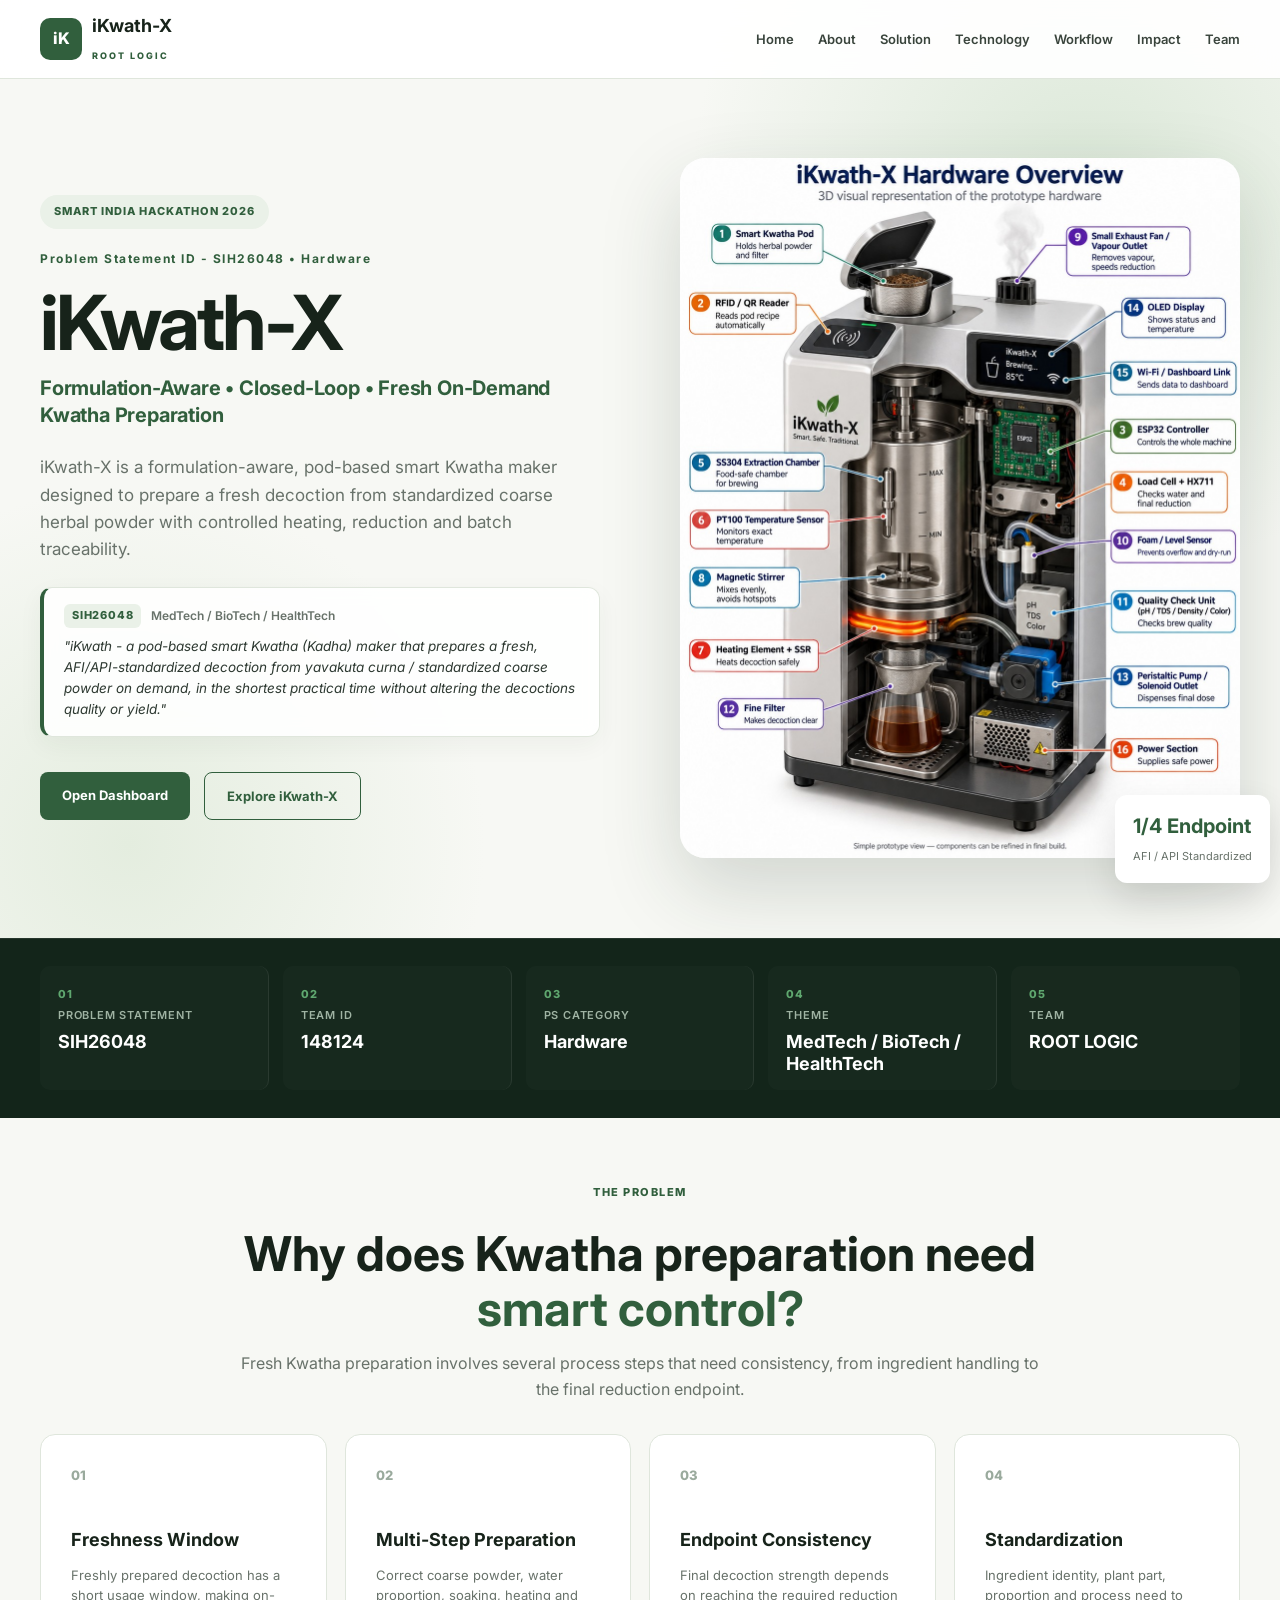
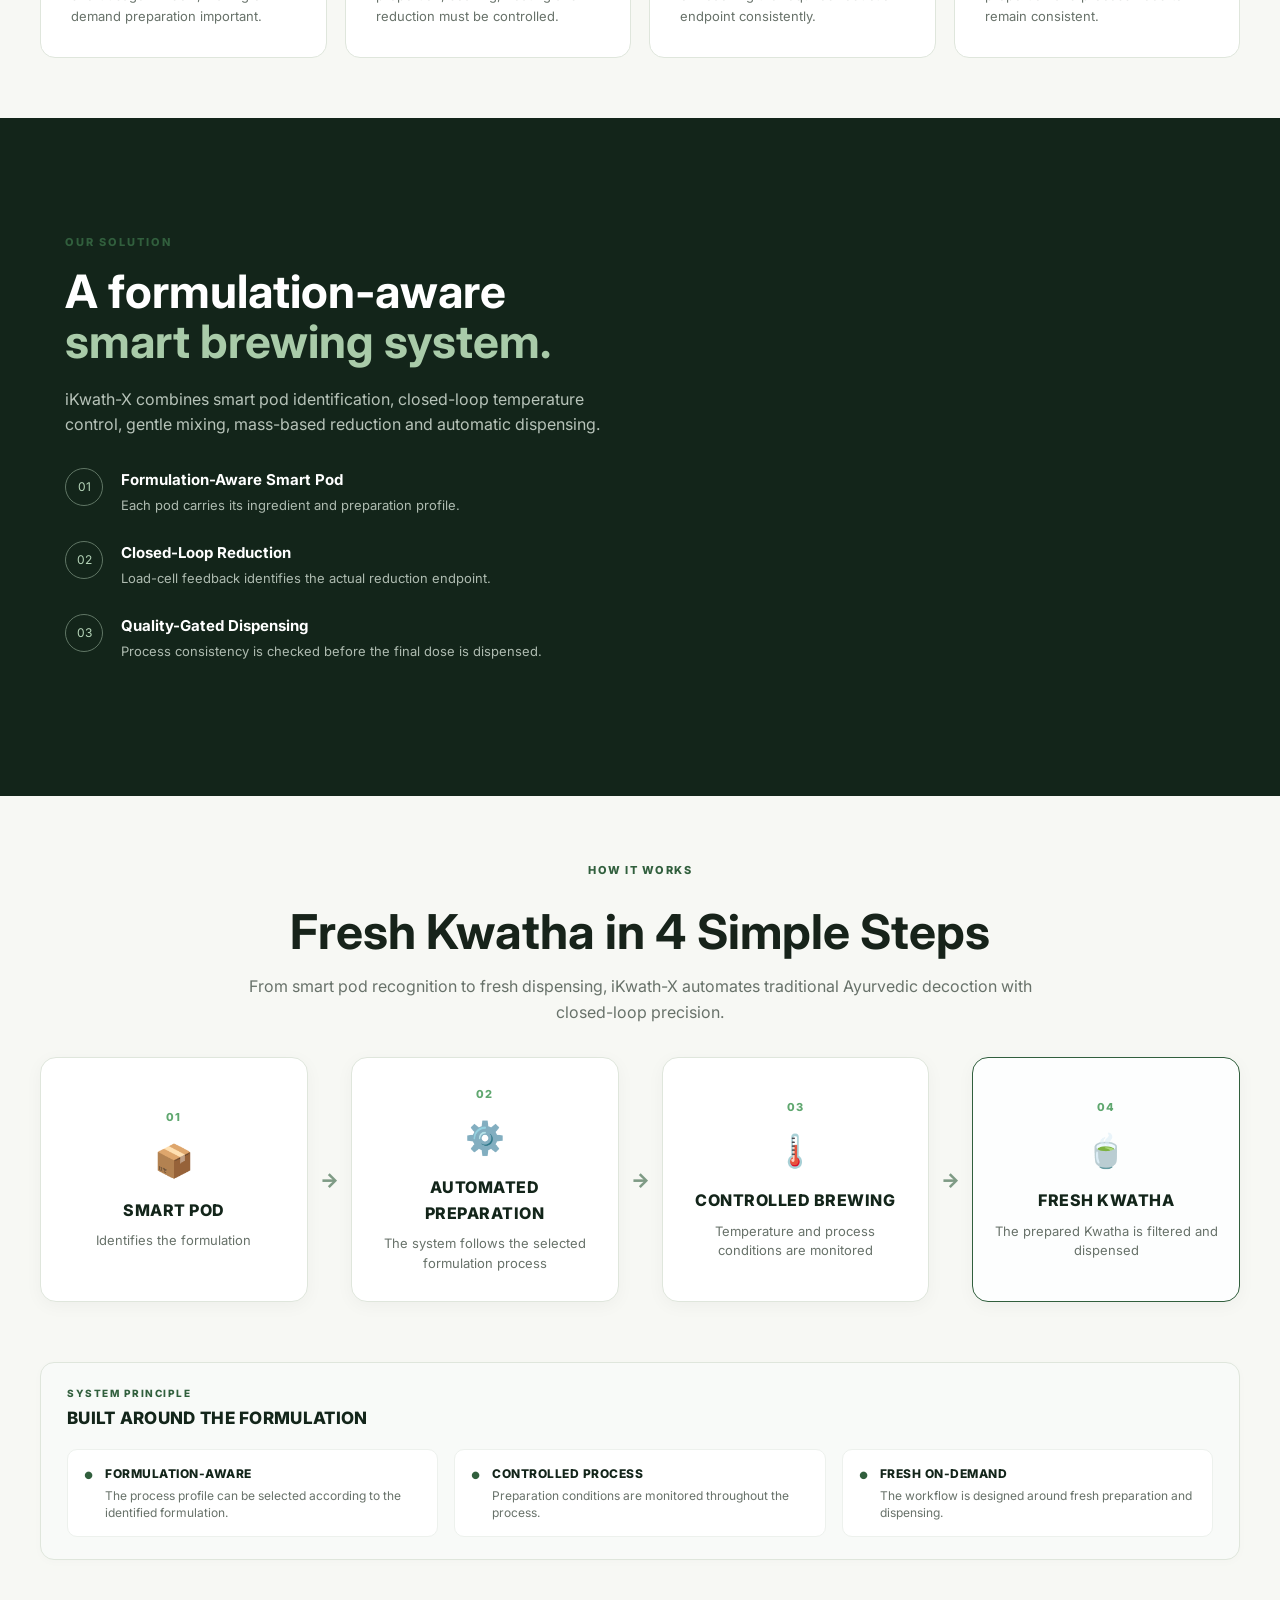
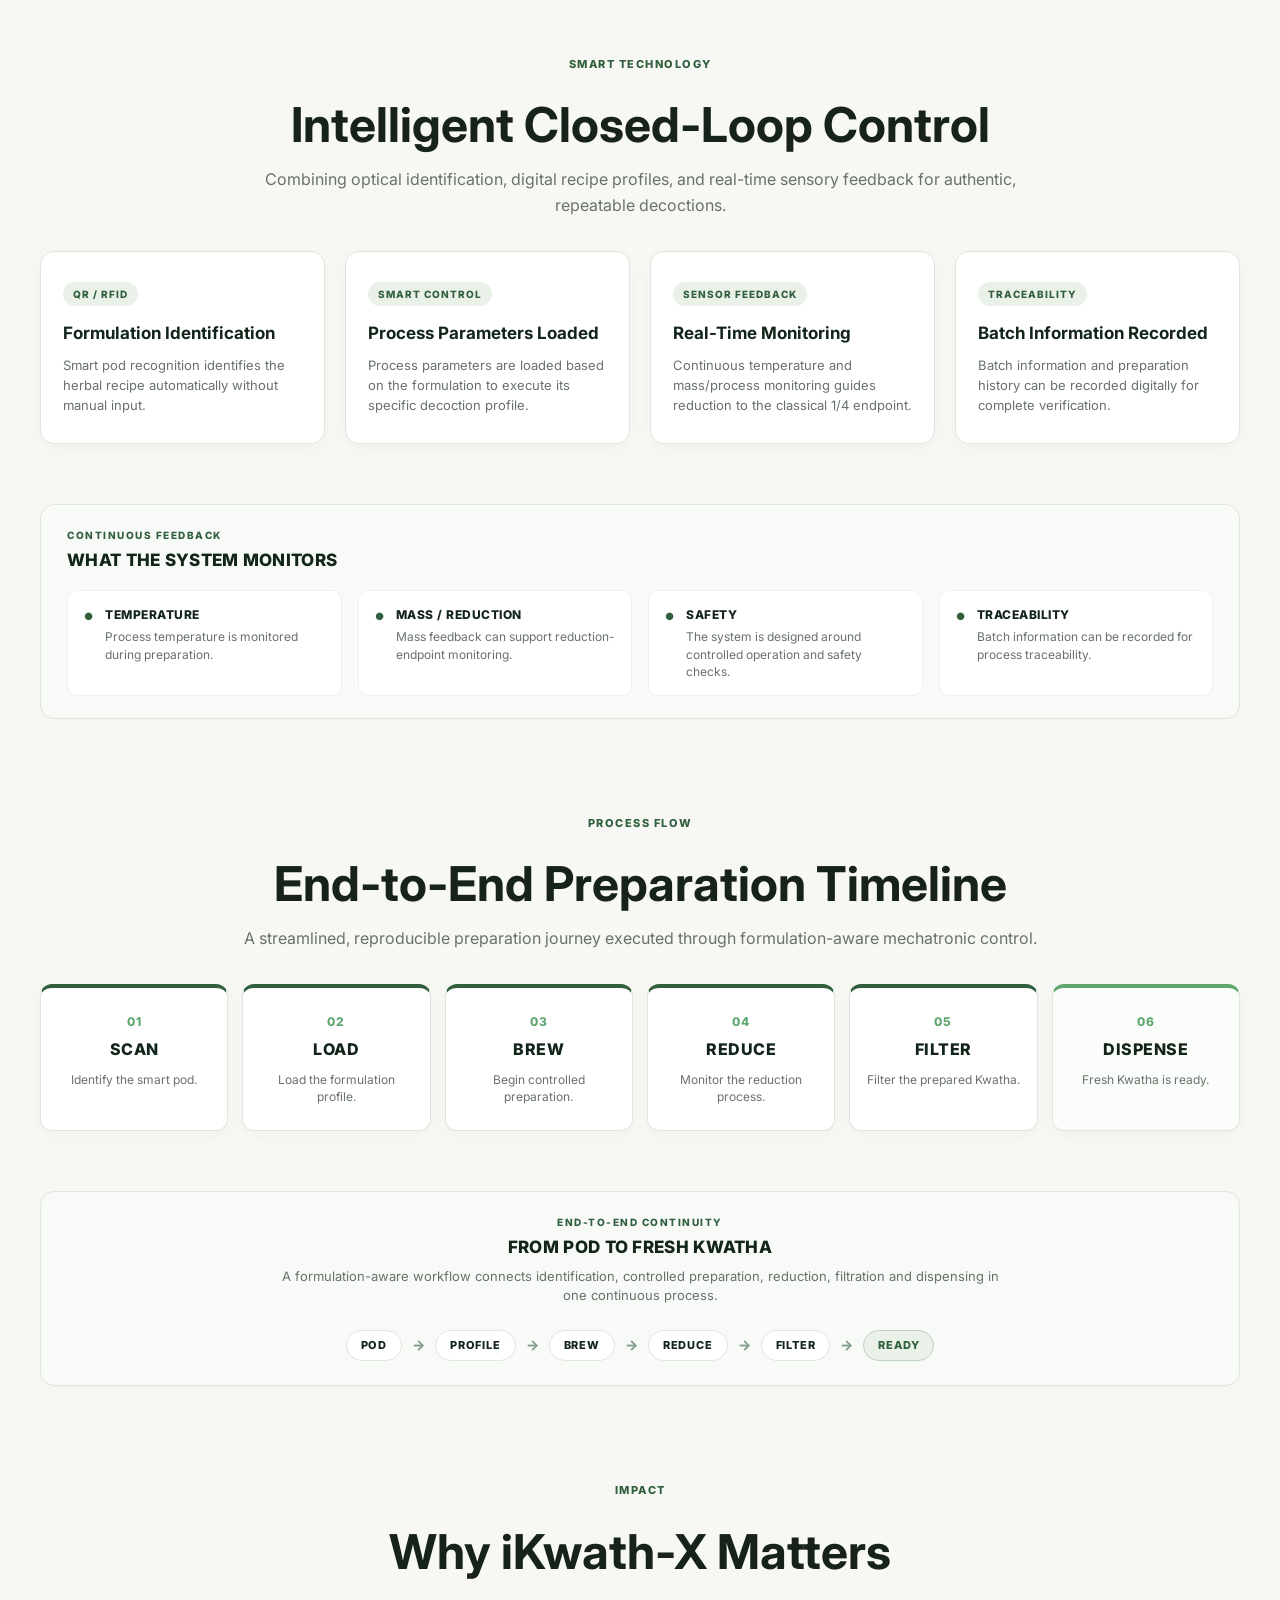
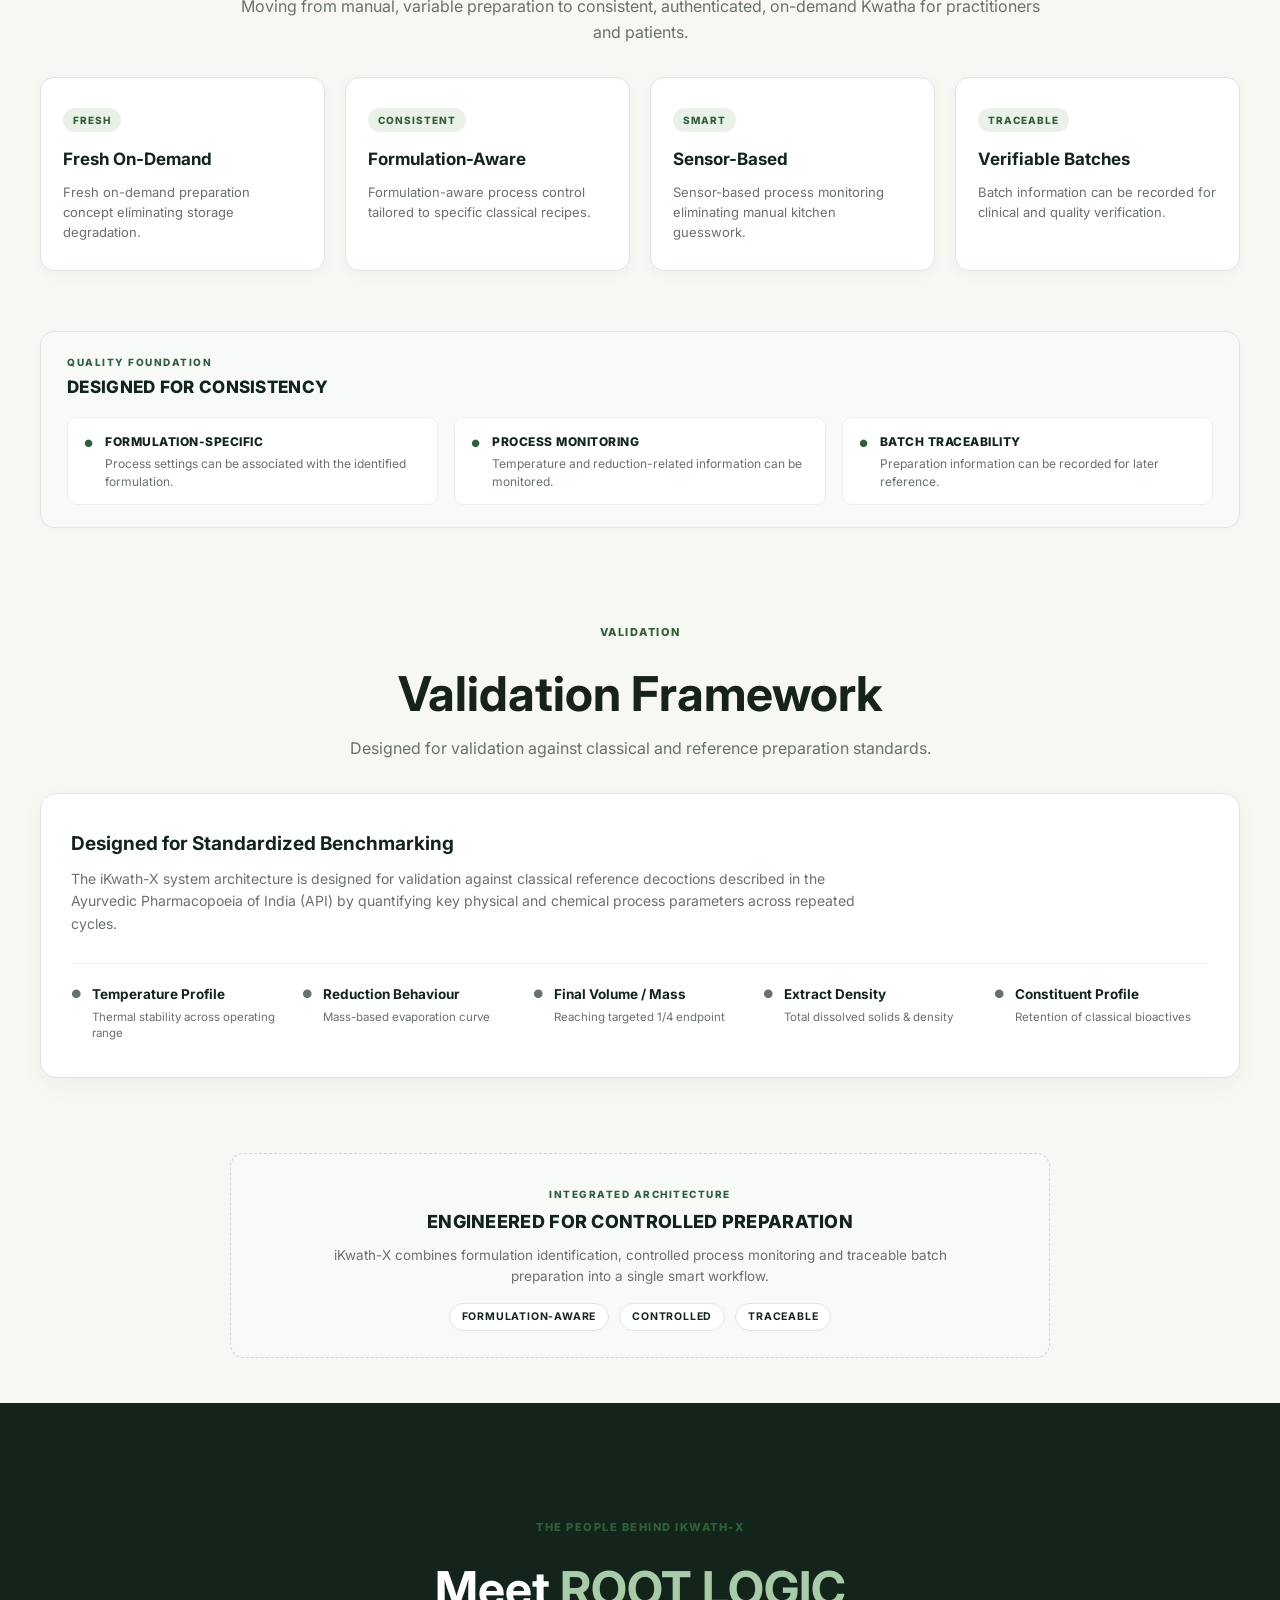
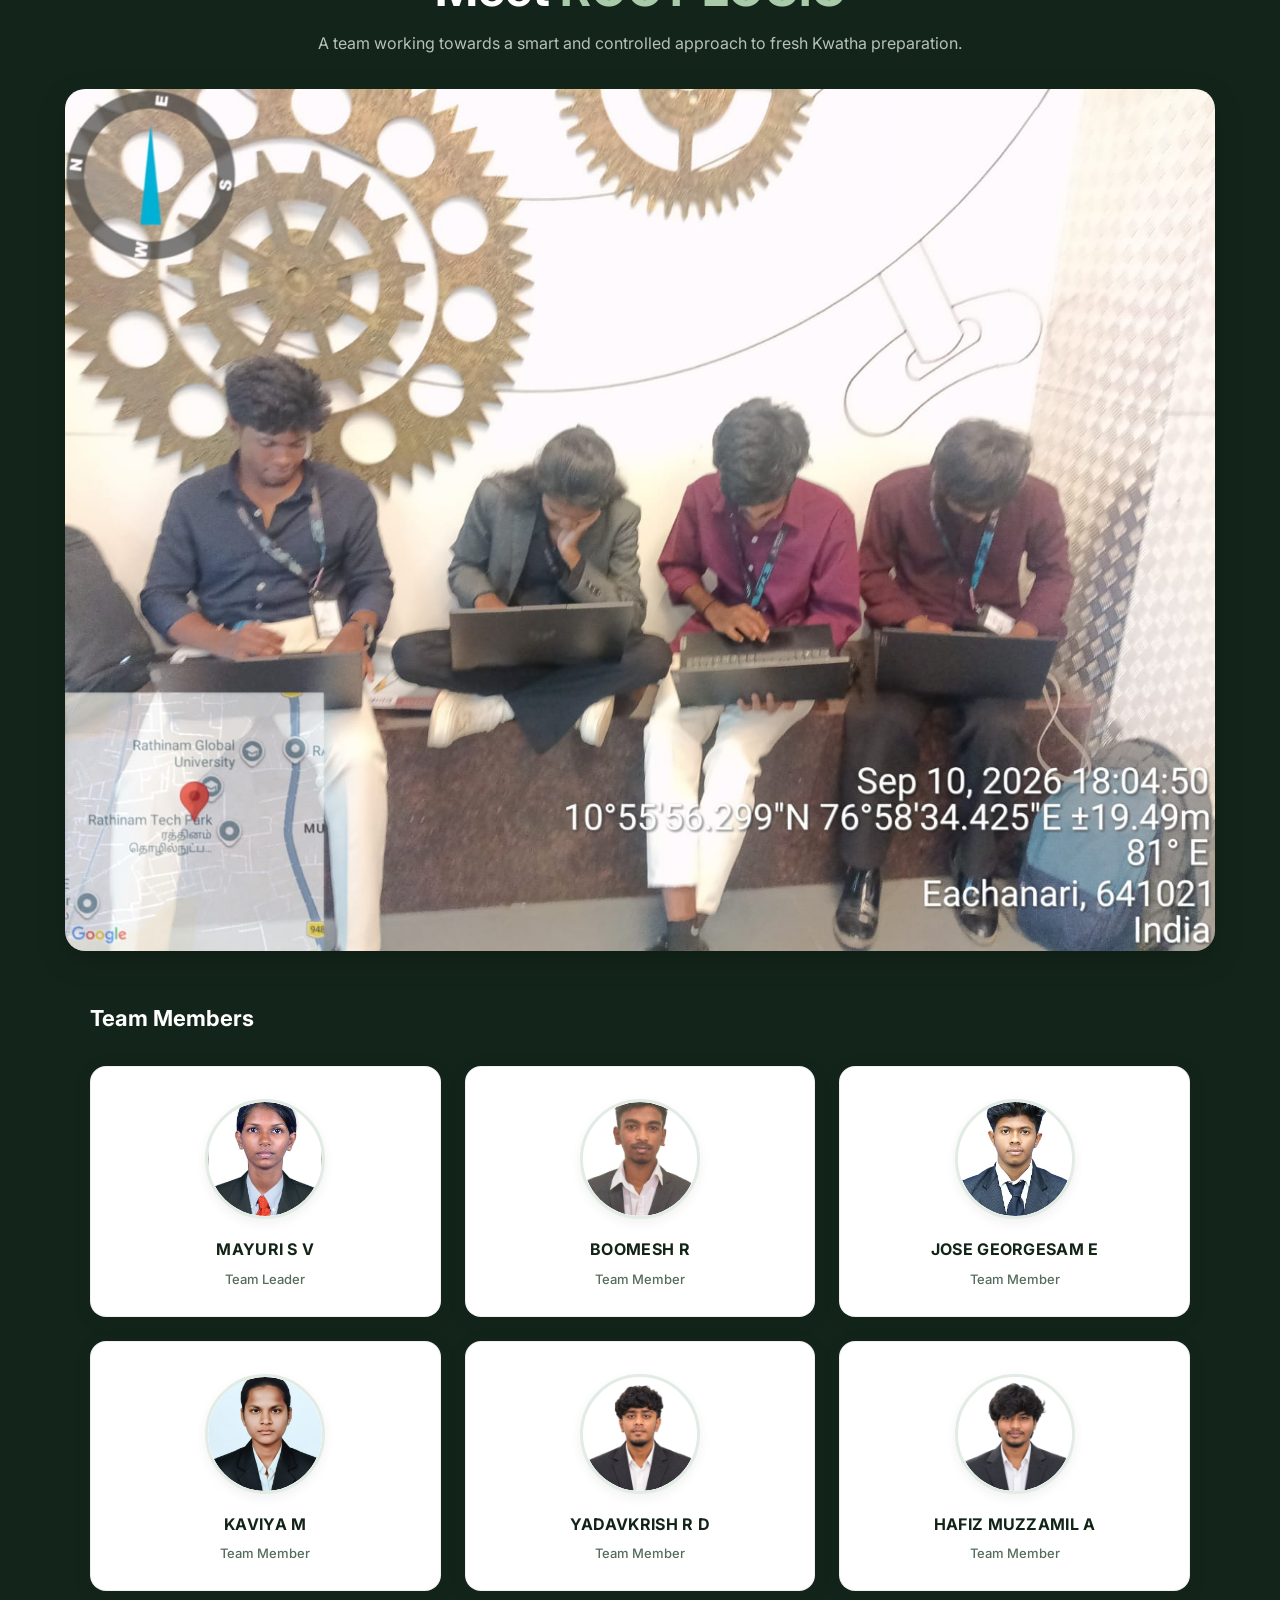
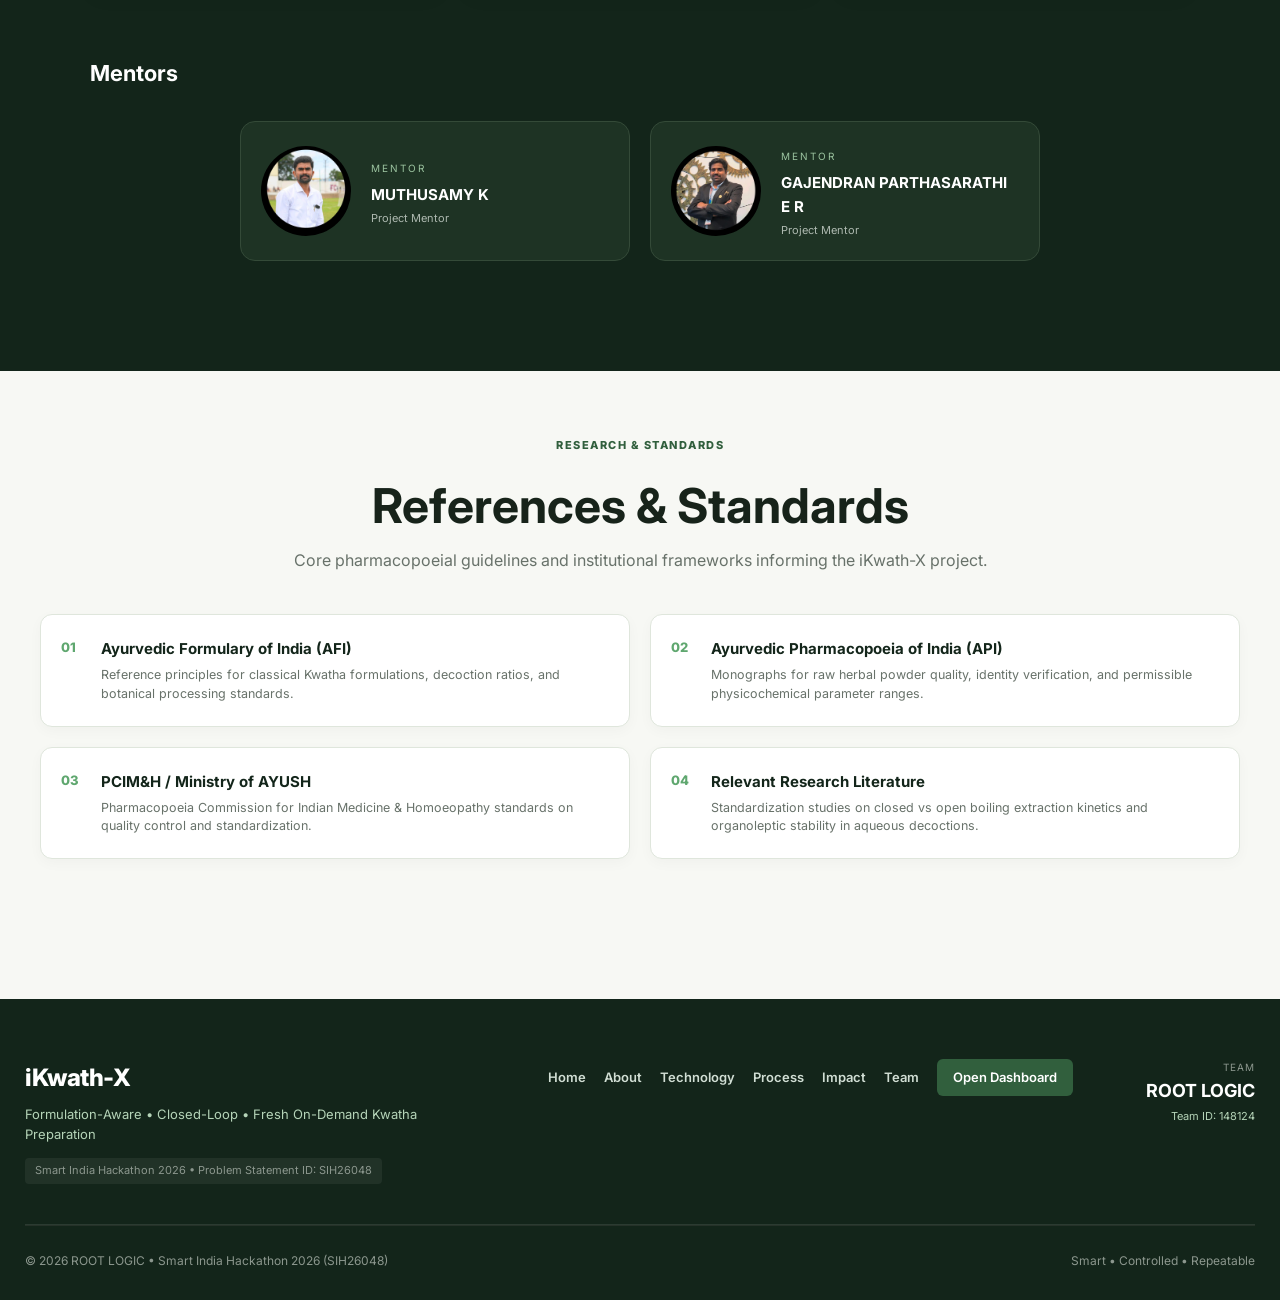
==== iKwath_ML/evaporation_monitor/SIH 2026/index.html @ 825b64fa "Initial iKwath-X deployment" ====
<!DOCTYPE html>
<html lang="en">

<head>
    <meta charset="UTF-8">
    <meta name="viewport" content="width=device-width, initial-scale=1.0">

    <title>iKwath-X | ROOT LOGIC</title>

    <link rel="stylesheet" href="style.css">

    <link rel="preconnect" href="https://fonts.googleapis.com">
    <link rel="preconnect" href="https://fonts.gstatic.com" crossorigin>

    <link
        href="https://fonts.googleapis.com/css2?family=Inter:wght@400;500;600;700;800&family=Playfair+Display:wght@600;700&display=swap"
        rel="stylesheet">
</head>

<body>

    <!-- ================= NAVBAR ================= -->

    <header class="navbar">

        <div class="nav-container">

            <div class="brand">
                <div class="brand-mark">iK</div>

                <div>
                    <h2>iKwath-X</h2>
                    <span>ROOT LOGIC</span>
                </div>
            </div>

            <nav id="navMenu">

                <a href="#home">Home</a>
                <a href="#about">About</a>
                <a href="#solution">Solution</a>
                <a href="#technology">Technology</a>
                <a href="#workflow">Workflow</a>
                <a href="#impact">Impact</a>
                <a href="#team">Team</a>

            </nav>

            <button class="menu-btn" onclick="toggleMenu()">☰</button>

        </div>

    </header>


    <!-- ================= HERO ================= -->

    <section id="home" class="hero">

        <div class="hero-overlay"></div>

        <div class="hero-container">

            <div class="hero-content reveal">

                <div class="badge">
                    SMART INDIA HACKATHON 2026
                </div>

                <p class="eyebrow">
                    Problem Statement ID - SIH26048 • Hardware
                </p>

                <h1>
                    iKwath-X
                    <span class="hero-tagline">Formulation-Aware • Closed-Loop • Fresh On-Demand Kwatha Preparation</span>
                </h1>

                <p class="hero-description">
                    iKwath-X is a formulation-aware, pod-based smart Kwatha maker designed to prepare a fresh decoction from standardized coarse herbal powder with controlled heating, reduction and batch traceability.
                </p>

                <div class="hero-ps-box">
                    <div class="hero-ps-meta">
                        <span class="ps-badge">SIH26048</span>
                        <span class="ps-theme">MedTech / BioTech / HealthTech</span>
                    </div>
                    <p class="hero-ps-text">
                        "iKwath - a pod-based smart Kwatha (Kadha) maker that prepares a fresh, AFI/API-standardized decoction from yavakuta curna / standardized coarse powder on demand, in the shortest practical time without altering the decoctions quality or yield."
                    </p>
                </div>

                <div class="hero-buttons">

                    <a href="/scan" class="btn btn-primary">
                        Open Dashboard
                    </a>

                    <a href="#about" class="btn btn-outline">
                        Explore iKwath-X
                    </a>

                </div>

            </div>


            <div class="hero-visual reveal">

                <div class="prototype-frame">

                    <img src="image/prototype.jpeg" alt="iKwath-X Prototype"
                        onerror="this.src='https://placehold.co/700x550?text=iKwath-X+Prototype'">

                </div>

                <div class="floating-card card-bottom">
                    <strong>1/4 Endpoint</strong>
                    <span>AFI / API Standardized</span>
                </div>

            </div>

        </div>

    </section>


    <!-- ================= PROJECT STATS / IDENTITY ================= -->

    <section class="stats" id="identity">

        <div class="stats-container">

            <div class="stat">
                <span class="stat-num">01</span>
                <span class="stat-label">Problem Statement</span>
                <strong>SIH26048</strong>
            </div>

            <div class="stat">
                <span class="stat-num">02</span>
                <span class="stat-label">Team ID</span>
                <strong>148124</strong>
            </div>

            <div class="stat">
                <span class="stat-num">03</span>
                <span class="stat-label">PS Category</span>
                <strong>Hardware</strong>
            </div>

            <div class="stat">
                <span class="stat-num">04</span>
                <span class="stat-label">Theme</span>
                <strong>MedTech / BioTech / HealthTech</strong>
            </div>

            <div class="stat">
                <span class="stat-num">05</span>
                <span class="stat-label">Team</span>
                <strong>ROOT LOGIC</strong>
            </div>

        </div>

    </section>


    <!-- ================= ABOUT / PROBLEM ================= -->

    <section id="about" class="section">

        <div class="section-heading reveal">

            <span>THE PROBLEM</span>

            <h2>
                Why does Kwatha preparation need
                <em>smart control?</em>
            </h2>

            <p>
                Fresh Kwatha preparation involves several process steps
                that need consistency, from ingredient handling to the
                final reduction endpoint.
            </p>

        </div>


        <div class="problem-grid">

            <article class="problem-card reveal">

                <div class="number">01</div>

                <h3>Freshness Window</h3>

                <p>
                    Freshly prepared decoction has a short usage window,
                    making on-demand preparation important.
                </p>

            </article>


            <article class="problem-card reveal">

                <div class="number">02</div>

                <h3>Multi-Step Preparation</h3>

                <p>
                    Correct coarse powder, water proportion, soaking,
                    heating and reduction must be controlled.
                </p>

            </article>


            <article class="problem-card reveal">

                <div class="number">03</div>

                <h3>Endpoint Consistency</h3>

                <p>
                    Final decoction strength depends on reaching the
                    required reduction endpoint consistently.
                </p>

            </article>


            <article class="problem-card reveal">

                <div class="number">04</div>

                <h3>Standardization</h3>

                <p>
                    Ingredient identity, plant part, proportion and
                    process need to remain consistent.
                </p>

            </article>

        </div>

    </section>


    <!-- ================= SOLUTION ================= -->

    <section id="solution" class="solution-section">

        <div class="solution-container">


            <div class="solution-content reveal">

                <span class="section-label">OUR SOLUTION</span>

                <h2>
                    A formulation-aware
                    <span>smart brewing system.</span>
                </h2>

                <p>
                    iKwath-X combines smart pod identification,
                    closed-loop temperature control, gentle mixing,
                    mass-based reduction and automatic dispensing.
                </p>


                <div class="solution-points">

                    <div>
                        <span>01</span>

                        <div>
                            <h3>Formulation-Aware Smart Pod</h3>
                            <p>
                                Each pod carries its ingredient and
                                preparation profile.
                            </p>
                        </div>

                    </div>


                    <div>
                        <span>02</span>

                        <div>
                            <h3>Closed-Loop Reduction</h3>
                            <p>
                                Load-cell feedback identifies the
                                actual reduction endpoint.
                            </p>
                        </div>

                    </div>


                    <div>
                        <span>03</span>

                        <div>
                            <h3>Quality-Gated Dispensing</h3>
                            <p>
                                Process consistency is checked before
                                the final dose is dispensed.
                            </p>
                        </div>

                    </div>

                </div>

            </div>

        </div>

    </section>


    <!-- ================= HOW IT WORKS ================= -->

    <section id="how-it-works" class="section how-it-works-section">

        <div class="section-heading reveal">
            <span>HOW IT WORKS</span>
            <h2>Fresh Kwatha in 4 Simple Steps</h2>
            <p>
                From smart pod recognition to fresh dispensing, iKwath-X automates traditional Ayurvedic decoction with closed-loop precision.
            </p>
        </div>

        <div class="concept-flow reveal">
            <div class="concept-card">
                <div class="concept-step">01</div>
                <div class="concept-icon">📦</div>
                <h3>SMART POD</h3>
                <p>Identifies the formulation</p>
            </div>

            <div class="concept-connector">→</div>

            <div class="concept-card">
                <div class="concept-step">02</div>
                <div class="concept-icon">⚙️</div>
                <h3>AUTOMATED PREPARATION</h3>
                <p>The system follows the selected formulation process</p>
            </div>

            <div class="concept-connector">→</div>

            <div class="concept-card">
                <div class="concept-step">03</div>
                <div class="concept-icon">🌡️</div>
                <h3>CONTROLLED BREWING</h3>
                <p>Temperature and process conditions are monitored</p>
            </div>

            <div class="concept-connector">→</div>

            <div class="concept-card highlight">
                <div class="concept-step">04</div>
                <div class="concept-icon">🍵</div>
                <h3>FRESH KWATHA</h3>
                <p>The prepared Kwatha is filtered and dispensed</p>
            </div>
        </div>

    </section>


    
    <!-- ================= SUPPORTING STRIP 1: BUILT AROUND THE FORMULATION ================= -->
    <div class="supporting-strip strip-formulation reveal">
        <div class="strip-container">
            <div class="strip-heading">
                <span>SYSTEM PRINCIPLE</span>
                <h3>BUILT AROUND THE FORMULATION</h3>
            </div>
            <div class="strip-grid strip-grid-3">
                <div class="strip-card">
                    <div class="strip-dot">●</div>
                    <div>
                        <strong>FORMULATION-AWARE</strong>
                        <p>The process profile can be selected according to the identified formulation.</p>
                    </div>
                </div>
                <div class="strip-card">
                    <div class="strip-dot">●</div>
                    <div>
                        <strong>CONTROLLED PROCESS</strong>
                        <p>Preparation conditions are monitored throughout the process.</p>
                    </div>
                </div>
                <div class="strip-card">
                    <div class="strip-dot">●</div>
                    <div>
                        <strong>FRESH ON-DEMAND</strong>
                        <p>The workflow is designed around fresh preparation and dispensing.</p>
                    </div>
                </div>
            </div>
        </div>
    </div>

<!-- ================= SMART TECHNOLOGY ================= -->

    <section id="technology" class="section tech-minimal-section">

        <div class="section-heading reveal">
            <span>SMART TECHNOLOGY</span>
            <h2>Intelligent Closed-Loop Control</h2>
            <p>
                Combining optical identification, digital recipe profiles, and real-time sensory feedback for authentic, repeatable decoctions.
            </p>
        </div>

        <div class="tech-minimal-grid">
            <div class="tech-minimal-card reveal">
                <div class="tech-icon-pill">QR / RFID</div>
                <h3>Formulation Identification</h3>
                <p>Smart pod recognition identifies the herbal recipe automatically without manual input.</p>
            </div>

            <div class="tech-minimal-card reveal">
                <div class="tech-icon-pill">SMART CONTROL</div>
                <h3>Process Parameters Loaded</h3>
                <p>Process parameters are loaded based on the formulation to execute its specific decoction profile.</p>
            </div>

            <div class="tech-minimal-card reveal">
                <div class="tech-icon-pill">SENSOR FEEDBACK</div>
                <h3>Real-Time Monitoring</h3>
                <p>Continuous temperature and mass/process monitoring guides reduction to the classical 1/4 endpoint.</p>
            </div>

            <div class="tech-minimal-card reveal">
                <div class="tech-icon-pill">TRACEABILITY</div>
                <h3>Batch Information Recorded</h3>
                <p>Batch information and preparation history can be recorded digitally for complete verification.</p>
            </div>
        </div>

    </section>


    
    <!-- ================= SUPPORTING STRIP 2: WHAT THE SYSTEM MONITORS ================= -->
    <div class="supporting-strip strip-monitors reveal">
        <div class="strip-container">
            <div class="strip-heading">
                <span>CONTINUOUS FEEDBACK</span>
                <h3>WHAT THE SYSTEM MONITORS</h3>
            </div>
            <div class="strip-grid strip-grid-4">
                <div class="strip-card">
                    <div class="strip-dot">●</div>
                    <div>
                        <strong>TEMPERATURE</strong>
                        <p>Process temperature is monitored during preparation.</p>
                    </div>
                </div>
                <div class="strip-card">
                    <div class="strip-dot">●</div>
                    <div>
                        <strong>MASS / REDUCTION</strong>
                        <p>Mass feedback can support reduction-endpoint monitoring.</p>
                    </div>
                </div>
                <div class="strip-card">
                    <div class="strip-dot">●</div>
                    <div>
                        <strong>SAFETY</strong>
                        <p>The system is designed around controlled operation and safety checks.</p>
                    </div>
                </div>
                <div class="strip-card">
                    <div class="strip-dot">●</div>
                    <div>
                        <strong>TRACEABILITY</strong>
                        <p>Batch information can be recorded for process traceability.</p>
                    </div>
                </div>
            </div>
        </div>
    </div>

<!-- ================= PROCESS FLOW ================= -->

    <section id="workflow" class="section process-timeline-section">

        <div class="section-heading reveal">
            <span>PROCESS FLOW</span>
            <h2>End-to-End Preparation Timeline</h2>
            <p>
                A streamlined, reproducible preparation journey executed through formulation-aware mechatronic control.
            </p>
        </div>

        <div class="timeline-container reveal">
            <div class="timeline-card">
                <div class="timeline-number">01</div>
                <h3>SCAN</h3>
                <p>Identify the smart pod.</p>
            </div>

            <div class="timeline-card">
                <div class="timeline-number">02</div>
                <h3>LOAD</h3>
                <p>Load the formulation profile.</p>
            </div>

            <div class="timeline-card">
                <div class="timeline-number">03</div>
                <h3>BREW</h3>
                <p>Begin controlled preparation.</p>
            </div>

            <div class="timeline-card">
                <div class="timeline-number">04</div>
                <h3>REDUCE</h3>
                <p>Monitor the reduction process.</p>
            </div>

            <div class="timeline-card">
                <div class="timeline-number">05</div>
                <h3>FILTER</h3>
                <p>Filter the prepared Kwatha.</p>
            </div>

            <div class="timeline-card highlight">
                <div class="timeline-number">06</div>
                <h3>DISPENSE</h3>
                <p>Fresh Kwatha is ready.</p>
            </div>
        </div>

    </section>


    
    <!-- ================= SUPPORTING STRIP 3: FROM POD TO FRESH KWATHA ================= -->
    <div class="supporting-strip strip-transition reveal">
        <div class="strip-container text-center">
            <div class="strip-heading centered">
                <span>END-TO-END CONTINUITY</span>
                <h3>FROM POD TO FRESH KWATHA</h3>
                <p class="strip-sub">A formulation-aware workflow connects identification, controlled preparation, reduction, filtration and dispensing in one continuous process.</p>
            </div>
            <div class="transition-flow">
                <span class="flow-pill">POD</span>
                <span class="flow-arrow">→</span>
                <span class="flow-pill">PROFILE</span>
                <span class="flow-arrow">→</span>
                <span class="flow-pill">BREW</span>
                <span class="flow-arrow">→</span>
                <span class="flow-pill">REDUCE</span>
                <span class="flow-arrow">→</span>
                <span class="flow-pill">FILTER</span>
                <span class="flow-arrow">→</span>
                <span class="flow-pill highlight">READY</span>
            </div>
        </div>
    </div>

<!-- ================= IMPACT ================= -->

    <section id="impact" class="section impact-minimal-section">

        <div class="section-heading reveal">
            <span>IMPACT</span>
            <h2>Why iKwath-X Matters</h2>
            <p>
                Moving from manual, variable preparation to consistent, authenticated, on-demand Kwatha for practitioners and patients.
            </p>
        </div>

        <div class="impact-minimal-grid">
            <div class="impact-minimal-card reveal">
                <div class="impact-badge">FRESH</div>
                <h3>Fresh On-Demand</h3>
                <p>Fresh on-demand preparation concept eliminating storage degradation.</p>
            </div>

            <div class="impact-minimal-card reveal">
                <div class="impact-badge">CONSISTENT</div>
                <h3>Formulation-Aware</h3>
                <p>Formulation-aware process control tailored to specific classical recipes.</p>
            </div>

            <div class="impact-minimal-card reveal">
                <div class="impact-badge">SMART</div>
                <h3>Sensor-Based</h3>
                <p>Sensor-based process monitoring eliminating manual kitchen guesswork.</p>
            </div>

            <div class="impact-minimal-card reveal">
                <div class="impact-badge">TRACEABLE</div>
                <h3>Verifiable Batches</h3>
                <p>Batch information can be recorded for clinical and quality verification.</p>
            </div>
        </div>

    </section>


    
    <!-- ================= SUPPORTING STRIP 4: DESIGNED FOR CONSISTENCY ================= -->
    <div class="supporting-strip strip-consistency reveal">
        <div class="strip-container">
            <div class="strip-heading">
                <span>QUALITY FOUNDATION</span>
                <h3>DESIGNED FOR CONSISTENCY</h3>
            </div>
            <div class="strip-grid strip-grid-3">
                <div class="strip-card">
                    <div class="strip-dot">●</div>
                    <div>
                        <strong>FORMULATION-SPECIFIC</strong>
                        <p>Process settings can be associated with the identified formulation.</p>
                    </div>
                </div>
                <div class="strip-card">
                    <div class="strip-dot">●</div>
                    <div>
                        <strong>PROCESS MONITORING</strong>
                        <p>Temperature and reduction-related information can be monitored.</p>
                    </div>
                </div>
                <div class="strip-card">
                    <div class="strip-dot">●</div>
                    <div>
                        <strong>BATCH TRACEABILITY</strong>
                        <p>Preparation information can be recorded for later reference.</p>
                    </div>
                </div>
            </div>
        </div>
    </div>

<!-- ================= VALIDATION ================= -->

    <section id="validation" class="section validation-section">

        <div class="section-heading reveal">
            <span>VALIDATION</span>
            <h2>Validation Framework</h2>
            <p>
                Designed for validation against classical and reference preparation standards.
            </p>
        </div>

        <div class="validation-container reveal">
            <div class="validation-intro">
                <h3>Designed for Standardized Benchmarking</h3>
                <p>
                    The iKwath-X system architecture is designed for validation against classical reference decoctions described in the Ayurvedic Pharmacopoeia of India (API) by quantifying key physical and chemical process parameters across repeated cycles.
                </p>
            </div>

            <div class="validation-params-grid">
                <div class="param-card">
                    <span class="param-bullet">●</span>
                    <div>
                        <strong>Temperature Profile</strong>
                        <span>Thermal stability across operating range</span>
                    </div>
                </div>

                <div class="param-card">
                    <span class="param-bullet">●</span>
                    <div>
                        <strong>Reduction Behaviour</strong>
                        <span>Mass-based evaporation curve</span>
                    </div>
                </div>

                <div class="param-card">
                    <span class="param-bullet">●</span>
                    <div>
                        <strong>Final Volume / Mass</strong>
                        <span>Reaching targeted 1/4 endpoint</span>
                    </div>
                </div>

                <div class="param-card">
                    <span class="param-bullet">●</span>
                    <div>
                        <strong>Extract Density</strong>
                        <span>Total dissolved solids & density</span>
                    </div>
                </div>

                <div class="param-card">
                    <span class="param-bullet">●</span>
                    <div>
                        <strong>Constituent Profile</strong>
                        <span>Retention of classical bioactives</span>
                    </div>
                </div>
            </div>
        </div>

    </section>


    
    <!-- ================= CLOSING TECH STATEMENT 5: ENGINEERED FOR CONTROLLED PREPARATION ================= -->
    <div class="closing-tech-statement reveal">
        <div class="closing-statement-container">
            <span class="closing-badge">INTEGRATED ARCHITECTURE</span>
            <h3>ENGINEERED FOR CONTROLLED PREPARATION</h3>
            <p>iKwath-X combines formulation identification, controlled process monitoring and traceable batch preparation into a single smart workflow.</p>
            <div class="closing-labels">
                <span class="label-pill">FORMULATION-AWARE</span>
                <span class="label-pill">CONTROLLED</span>
                <span class="label-pill">TRACEABLE</span>
            </div>
        </div>
    </div>

<section id="team" class="team-section">

        <div class="section-heading light-heading reveal">

            <span>THE PEOPLE BEHIND iKWATH-X</span>

            <h2>
                Meet <em>ROOT LOGIC</em>
            </h2>

            <p>
                A team working towards a smart and controlled
                approach to fresh Kwatha preparation.
            </p>

        </div>


                <!-- TEAM PHOTO -->

        <div class="team-photo-container reveal">

            <img src="image/TEAM.jpeg" alt="ROOT LOGIC Team"
                onerror="this.src='https://placehold.co/1200x500?text=ROOT+LOGIC+Team+Photo'">

        </div>


        <!-- MEMBERS -->

        <h3 class="team-subtitle">
            Team Members
        </h3>


        <div class="members-grid">
            <div class="member-card reveal">
                <div class="member-photo">
                    <a href="https://www.linkedin.com/in/mayuri-s-v-187104383/" target="_blank">
                        <img src="image/image 22.jpeg" alt="MAYURI S V"
                            onerror="this.src='https://placehold.co/400x400?text=MAYURI+S+V'">
                    </a>
                </div>

                <h3>MAYURI S V</h3>

                <p>Team Leader</p>

            </div>

            <div class="member-card reveal">
                <div class="member-photo">
                    <a href="https://www.linkedin.com/in/boomesh/" target="_blank">
                        <img src="image/WhatsApp Image 2026-09-14 at 2.31.08 PM.jpeg" alt="BOOMESH R"
                            onerror="this.src='https://placehold.co/400x400?text=BOOMESH+R'">
                    </a>
                </div>

                <h3>BOOMESH R</h3>

                <p>Team Member</p>

            </div>

            <div class="member-card reveal">
                <div class="member-photo">
                    <a href="https://www.linkedin.com/in/jose-georgesam-147061384/" target="_blank">
                        <img src="image/juice photo.jpeg" alt="JOSE GEORGESAM E"
                            onerror="this.src='https://placehold.co/400x400?text=JOSE+GEORGESAM+E'">
                    </a>
                </div>

                <h3>JOSE GEORGESAM E</h3>

                <p>Team Member</p>

            </div>

            <div class="member-card reveal">
                <div class="member-photo">
                    <a href="https://www.linkedin.com/in/kaviya-m-b4177a384/" target="_blank">
                        <img src="image/WhatsApp Image 2026-09-14 at 1.44.53 PM.jpeg" alt="KAVIYA M"
                            onerror="this.src='https://placehold.co/400x400?text=KAVIYA+M'">
                    </a>
                </div>

                <h3>KAVIYA M</h3>

                <p>Team Member</p>

            </div>

            <div class="member-card reveal">
                <div class="member-photo">
                    <a href="https://www.linkedin.com/in/yadav-krish-99b452384?utm_source=share_via&utm_content=profile&utm_medium=member_android" target="_blank">
                        <img src="image/yadavkrish.jpeg" alt="YADAVKRISH R D"
                            onerror="this.src='https://placehold.co/400x400?text=YADAVKRISH+R+D'">
                    </a>
                </div>

                <h3>YADAVKRISH R D</h3>

                <p>Team Member</p>

            </div>

            <div class="member-card reveal">
                <div class="member-photo">
                    <a href="https://www.linkedin.com/in/hafiz-muzzamil" target="_blank">
                        <img src="image/hafiz_muzzamil.jpeg" alt="HAFIZ MUZZAMIL A"
                            onerror="this.src='https://placehold.co/400x400?text=HAFIZ+MUZZAMIL+A'">
                    </a>
                </div>

                <h3>HAFIZ MUZZAMIL A</h3>

                <p>Team Member</p>

            </div>

        </div>


        <!-- MENTORS -->

        <h3 class="team-subtitle">
            Mentors
        </h3>


        <div class="mentors-grid">

            <div class="mentor-card reveal">

                <div class="mentor-photo">
                    <a href="https://www.linkedin.com/in/muthusamy-k-a7ba161b6/" target="_blank">
                        <img src="image/MUTHUSAMY SIR.jpeg" alt="Mentor 1"
                            onerror="this.src='https://placehold.co/350x350?text=Mentor+1'">
                    </a>
                </div>

                <div>

                    <span>MENTOR</span>

                    <h3>MUTHUSAMY K</h3>

                    <p>
                        Project Mentor
                    </p>

                </div>

            </div>


            <div class="mentor-card reveal">

                <div class="mentor-photo">
                    <a href="https://www.linkedin.com/in/er-gajendran-parthasarathi-9689a2109/" target="_blank">
                        <img src="image/GAJENDRAN SIR.jpeg" alt="Mentor 2"
                            onerror="this.src='https://placehold.co/350x350?text=Mentor+2'">
                    </a>
                </div>

                <div>

                    <span>MENTOR</span>

                    <h3>GAJENDRAN PARTHASARATHI E R</h3>

                    <p>
                        Project Mentor
                    </p>

                </div>

            </div>

        </div>

    </section>


    <!-- ================= REFERENCES ================= -->

    <section id="references" class="references section">

        <div class="section-heading reveal">
            <span>RESEARCH & STANDARDS</span>
            <h2>References & Standards</h2>
            <p>
                Core pharmacopoeial guidelines and institutional frameworks informing the iKwath-X project.
            </p>
        </div>

        <div class="reference-grid reveal">
            <div class="reference-card">
                <span class="ref-num">01</span>
                <div>
                    <h3>Ayurvedic Formulary of India (AFI)</h3>
                    <p>Reference principles for classical Kwatha formulations, decoction ratios, and botanical processing standards.</p>
                </div>
            </div>

            <div class="reference-card">
                <span class="ref-num">02</span>
                <div>
                    <h3>Ayurvedic Pharmacopoeia of India (API)</h3>
                    <p>Monographs for raw herbal powder quality, identity verification, and permissible physicochemical parameter ranges.</p>
                </div>
            </div>

            <div class="reference-card">
                <span class="ref-num">03</span>
                <div>
                    <h3>PCIM&H / Ministry of AYUSH</h3>
                    <p>Pharmacopoeia Commission for Indian Medicine & Homoeopathy standards on quality control and standardization.</p>
                </div>
            </div>

            <div class="reference-card">
                <span class="ref-num">04</span>
                <div>
                    <h3>Relevant Research Literature</h3>
                    <p>Standardization studies on closed vs open boiling extraction kinetics and organoleptic stability in aqueous decoctions.</p>
                </div>
            </div>
        </div>

    </section>


    <!-- ================= FOOTER ================= -->

    <footer class="site-footer">

        <div class="footer-container">

            <div class="footer-brand">
                <div class="footer-logo">iKwath-X</div>
                <p>Formulation-Aware • Closed-Loop • Fresh On-Demand Kwatha Preparation</p>
                <span class="footer-tag">Smart India Hackathon 2026 • Problem Statement ID: SIH26048</span>
            </div>

            <div class="footer-nav">
                <a href="#home">Home</a>
                <a href="#about">About</a>
                <a href="#technology">Technology</a>
                <a href="#workflow">Process</a>
                <a href="#impact">Impact</a>
                <a href="#team">Team</a>
                <a href="/scan" class="footer-login-btn">Open Dashboard</a>
            </div>

            <div class="footer-project">
                <span>TEAM</span>
                <strong>ROOT LOGIC</strong>
                <small>Team ID: 148124</small>
            </div>

        </div>

        <div class="footer-bottom">
            <p>© 2026 ROOT LOGIC • Smart India Hackathon 2026 (SIH26048)</p>
            <p>Smart • Controlled • Repeatable</p>
        </div>

    </footer>


    <script src="script.js"></script>

</body>

</html>
---- iKwath_ML/evaporation_monitor/SIH 2026/style.css ----
* {
    margin: 0;
    padding: 0;
    box-sizing: border-box;
}

html {
    scroll-behavior: smooth;
}

body {
    font-family: "Inter", sans-serif;
    background: #f7f8f4;
    color: #17231a;
    line-height: 1.6;
}

:root {
    --green: #315f3d;
    --dark-green: #13251a;
    --light-green: #eaf1e8;
    --cream: #f7f8f4;
    --text: #17231a;
    --muted: #68726a;
    --border: #dfe6dc;
}


/* ================= NAVBAR ================= */

.navbar {
    position: fixed;
    top: 0;
    width: 100%;
    z-index: 1000;

    background: rgba(255, 255, 255, 0.92);
    backdrop-filter: blur(15px);

    border-bottom: 1px solid var(--border);
}

.nav-container {
    max-width: 1250px;
    height: 78px;
    margin: auto;
    padding: 0 25px;

    display: flex;
    align-items: center;
    justify-content: space-between;
}

.brand {
    display: flex;
    align-items: center;
    gap: 10px;
}

.brand-mark {
    width: 42px;
    height: 42px;

    display: flex;
    align-items: center;
    justify-content: center;

    background: var(--green);
    color: white;

    border-radius: 10px;

    font-weight: 800;
}

.brand h2 {
    font-size: 18px;
}

.brand span {
    font-size: 9px;
    letter-spacing: 2px;
    color: var(--green);
    font-weight: 800;
}

nav {
    display: flex;
    gap: 24px;
}

nav a {
    text-decoration: none;
    color: #39443c;

    font-size: 13px;
    font-weight: 600;

    transition: 0.3s;
}

nav a:hover {
    color: var(--green);
}

.menu-btn {
    display: none;

    border: none;
    background: transparent;

    font-size: 25px;
}


/* ================= HERO ================= */

.hero {
    min-height: 100vh;

    position: relative;

    overflow: hidden;

    background:
        radial-gradient(circle at 85% 20%, #dbe8d8, transparent 30%),
        radial-gradient(circle at 10% 90%, #e4eddf, transparent 25%),
        #f7f8f4;

    padding-top: 78px;
}

.hero-container {
    max-width: 1250px;

    min-height: calc(100vh - 78px);

    margin: auto;
    padding: 80px 25px;

    display: grid;
    grid-template-columns: 1fr 1fr;

    gap: 80px;

    align-items: center;
}

.badge {
    display: inline-block;

    padding: 8px 14px;

    background: var(--light-green);
    color: var(--green);

    border-radius: 30px;

    font-size: 11px;
    font-weight: 800;

    letter-spacing: 1px;

    margin-bottom: 20px;
}

.eyebrow {
    color: var(--green);

    font-size: 12px;

    font-weight: 700;

    letter-spacing: 1.5px;

    margin-bottom: 15px;
}

.hero h1 {
    max-width: 700px;

    font-size: clamp(48px, 6vw, 76px);

    line-height: 1.03;

    letter-spacing: -3px;
}

.hero h1 span {
    display: block;
    color: var(--green);
}

.hero-tagline {
    display: block;
    margin-top: 14px;
    font-size: clamp(16px, 2.1vw, 20px);
    font-weight: 700;
    color: var(--green);
    letter-spacing: -0.2px;
    line-height: 1.35;
    font-family: "Inter", sans-serif;
}

.hero-ps-box {
    margin-top: 24px;
    padding: 16px 20px;
    background: rgba(255, 255, 255, 0.88);
    border: 1px solid var(--border);
    border-left: 4px solid var(--green);
    border-radius: 12px;
    backdrop-filter: blur(8px);
    box-shadow: 0 8px 24px rgba(31, 56, 38, 0.05);
}

.hero-ps-meta {
    display: flex;
    align-items: center;
    gap: 10px;
    margin-bottom: 8px;
}

.ps-badge {
    background: var(--light-green);
    color: var(--green);
    font-size: 11px;
    font-weight: 800;
    letter-spacing: 0.8px;
    padding: 3px 8px;
    border-radius: 6px;
}

.ps-theme {
    font-size: 12px;
    font-weight: 600;
    color: var(--muted);
}

.hero-ps-text {
    font-size: 13.5px;
    line-height: 1.55;
    color: #2c3830;
    font-style: italic;
    margin: 0;
}

.hero-description {
    max-width: 650px;

    color: var(--muted);

    font-size: 17px;

    margin-top: 25px;
}

.hero-buttons {
    display: flex;
    gap: 14px;

    margin-top: 35px;
}

.btn {
    padding: 13px 22px;

    border-radius: 8px;

    text-decoration: none;

    font-size: 13px;
    font-weight: 700;

    transition: 0.3s;
}

.btn-primary {
    background: var(--green);
    color: white;
}

.btn-primary:hover {
    transform: translateY(-3px);
}

.btn-outline {
    border: 1px solid var(--green);
    color: var(--green);
}

.btn-outline:hover {
    background: var(--green);
    color: white;
}


/* HERO IMAGE */

.hero-visual {
    position: relative;
}

.prototype-frame {
    overflow: hidden;

    border-radius: 25px;

    box-shadow: 0 30px 80px rgba(31, 56, 38, 0.18);
}

.prototype-frame img {
    width: 100%;
    display: block;
}

.floating-card {
    position: absolute;

    z-index: 5;

    background: white;

    padding: 15px 18px;

    border-radius: 12px;

    box-shadow: 0 15px 35px rgba(0, 0, 0, 0.12);
}

.floating-card strong {
    display: block;
    color: var(--green);
    font-size: 20px;
}

.floating-card span {
    font-size: 11px;
    color: var(--muted);
}

.card-bottom {
    bottom: -25px;
    right: -30px;
}


/* ================= STATS / IDENTITY ================= */

.stats {
    background: var(--dark-green);
    color: white;
    position: relative;
    z-index: 10;
    box-shadow: inset 0 1px 0 rgba(255, 255, 255, 0.08);
}

.stats-container {
    max-width: 1250px;
    margin: auto;
    padding: 28px 25px;
    display: grid;
    grid-template-columns: repeat(5, 1fr);
    gap: 14px;
}

.stat {
    text-align: left;
    padding: 14px 18px;
    border-right: 1px solid rgba(255, 255, 255, 0.08);
    background: rgba(255, 255, 255, 0.02);
    border-radius: 10px;
    transition: background 0.3s, transform 0.2s;
}

.stat:hover {
    background: rgba(255, 255, 255, 0.05);
}

.stat:last-child {
    border-right: none;
}

.stat-num {
    display: inline-block;
    font-size: 11px;
    font-weight: 800;
    color: #5fa76f;
    letter-spacing: 1px;
    margin-bottom: 4px;
}

.stat-label {
    display: block;
    font-size: 11px;
    text-transform: uppercase;
    letter-spacing: 0.8px;
    color: #9fb3a3;
    font-weight: 600;
    margin-bottom: 6px;
}

.stat strong {
    display: block;
    font-size: 18px;
    font-weight: 700;
    color: #ffffff;
    line-height: 1.25;
}

/* ================= SECTIONS ================= */

.section {
    max-width: 1250px;

    margin: auto;

    padding: 60px 25px;
}

.section-heading {
    max-width: 800px;

    margin: 0 auto 32px;

    text-align: center;
}

.section-heading > span,
.section-label,
.safety-content > span,
.tech-title span {
    color: var(--green);

    font-size: 11px;

    font-weight: 800;

    letter-spacing: 2px;
}

.section-heading h2 {
    margin-top: 12px;

    font-size: clamp(32px, 4vw, 48px);

    line-height: 1.15;
}

.section-heading h2 em {
    color: var(--green);

    font-style: normal;
}

.section-heading p {
    color: var(--muted);

    margin-top: 15px;
}


/* ================= PROBLEM ================= */

.problem-grid {
    display: grid;

    grid-template-columns: repeat(4, 1fr);

    gap: 18px;
}

.problem-card {
    background: white;

    border: 1px solid var(--border);

    border-radius: 15px;

    padding: 30px;

    transition: 0.35s;
}

.problem-card:hover {
    transform: translateY(-8px);

    box-shadow: 0 20px 40px rgba(31, 56, 38, 0.08);
}

.number {
    color: #9aaa9d;

    font-size: 13px;

    font-weight: 800;

    margin-bottom: 40px;
}

.problem-card h3 {
    font-size: 18px;

    margin-bottom: 10px;
}

.problem-card p {
    color: var(--muted);

    font-size: 13px;
}


/* ================= SOLUTION ================= */

.solution-section {
    background: var(--dark-green);

    color: white;

    padding: 110px 25px;
}

.solution-container {
    max-width: 1150px;

    margin: auto;

    display: grid;

    grid-template-columns: 1fr 1fr;

    gap: 70px;

    align-items: center;
}

.solution-image img {
    width: 100%;

    border-radius: 20px;
}

.solution-content h2 {
    font-size: 46px;

    line-height: 1.1;

    margin: 12px 0 20px;
}

.solution-content h2 span {
    color: #a9cba9;
}

.solution-content > p {
    color: #b7c3b9;
}

.solution-points {
    margin-top: 30px;
}

.solution-points > div {
    display: flex;

    gap: 18px;

    margin-bottom: 25px;
}

.solution-points > div > span {
    min-width: 38px;
    height: 38px;

    display: flex;
    align-items: center;
    justify-content: center;

    border: 1px solid #607665;

    border-radius: 50%;

    color: #b5d4b8;

    font-size: 12px;
}

.solution-points h3 {
    font-size: 15px;
}

.solution-points p {
    color: #aebbb0;

    font-size: 13px;

    margin-top: 3px;
}


/* ================= PROCESS ================= */

.process-section {
    background: #eef3ec;

    padding: 110px 25px;
}

.process-section .section-heading {
    max-width: 900px;
}

.process-grid {
    max-width: 1150px;

    margin: auto;

    display: grid;

    grid-template-columns: repeat(6, 1fr);

    gap: 12px;
}

.process-card {
    background: white;

    padding: 25px 18px;

    border-radius: 14px;

    text-align: center;

    border: 1px solid var(--border);
}

.process-icon {
    width: 45px;
    height: 45px;

    margin: 0 auto 15px;

    display: flex;
    align-items: center;
    justify-content: center;

    border-radius: 50%;

    background: var(--green);

    color: white;

    font-weight: 700;

    font-size: 12px;
}

.process-card h3 {
    font-size: 14px;
}

.process-card p {
    color: var(--muted);

    font-size: 11px;

    margin-top: 5px;
}


/* ================= TECHNOLOGY ================= */

.technology-section {
    max-width: 1250px;
}

.technology-container {
    display: grid;

    grid-template-columns: 1fr 1fr;

    gap: 25px;
}

.tech-column {
    background: white;

    border: 1px solid var(--border);

    border-radius: 18px;

    padding: 35px;
}

.tech-title {
    display: flex;

    align-items: center;

    gap: 15px;

    padding-bottom: 25px;

    border-bottom: 1px solid var(--border);
}

.tech-number {
    width: 45px;
    height: 45px;

    display: flex;
    align-items: center;
    justify-content: center;

    background: var(--green);

    color: white;

    border-radius: 10px;

    font-weight: 800;
}

.tech-title h3 {
    margin-top: 3px;

    font-size: 23px;
}

.tech-list {
    margin-top: 10px;
}

.tech-item {
    padding: 17px 0;

    border-bottom: 1px solid #edf0eb;
}

.tech-item:last-child {
    border: none;
}

.tech-item strong {
    font-size: 14px;
}

.tech-item p {
    color: var(--muted);

    font-size: 12px;

    margin-top: 3px;
}


/* ================= VISUAL ================= */

.visual-section {
    padding: 0 25px 110px;
}

.visual-container {
    max-width: 1200px;

    margin: auto;

    position: relative;

    overflow: hidden;

    border-radius: 22px;
}

.visual-container img {
    width: 100%;

    display: block;
}

.visual-caption {
    position: absolute;

    left: 35px;
    bottom: 30px;

    color: white;
}

.visual-caption span {
    font-size: 11px;

    letter-spacing: 2px;
}

.visual-caption h2 {
    font-size: 30px;
}


/* ================= WORKFLOW ================= */

.workflow {
    max-width: 1200px;

    margin: auto;

    display: flex;

    align-items: flex-start;

    justify-content: center;
}

.workflow-step {
    text-align: center;

    max-width: 150px;
}

.circle {
    width: 50px;
    height: 50px;

    margin: auto auto 15px;

    display: flex;
    align-items: center;
    justify-content: center;

    background: var(--green);

    color: white;

    border-radius: 50%;

    font-size: 12px;

    font-weight: 700;
}

.workflow-step h3 {
    font-size: 13px;
}

.workflow-step p {
    color: var(--muted);

    font-size: 11px;

    margin-top: 5px;
}

.workflow-line {
    height: 1px;

    width: 60px;

    margin-top: 25px;

    background: #c8d2c7;
}

.workflow-image {
    max-width: 1200px;

    margin: 60px auto 0;

    overflow: hidden;

    border-radius: 18px;
}

.workflow-image img {
    width: 100%;

    display: block;
}


/* ================= SAFETY ================= */

.safety-section {
    background: var(--dark-green);

    color: white;

    padding: 90px 25px;
}

.safety-container {
    max-width: 1100px;

    margin: auto;

    display: grid;

    grid-template-columns: 1fr 1fr;

    gap: 70px;

    align-items: center;
}

.safety-content h2 {
    font-size: 43px;

    line-height: 1.15;

    margin-top: 12px;
}

.safety-content h2 em {
    color: #a9cba9;

    font-style: normal;
}

.safety-content p {
    color: #b6c1b8;

    margin-top: 15px;
}

.safety-grid {
    display: grid;

    grid-template-columns: 1fr 1fr;

    gap: 12px;
}

.safety-grid div {
    padding: 20px;

    border: 1px solid #3b4e40;

    border-radius: 12px;
}

.safety-grid strong {
    color: #9bc39f;

    margin-right: 8px;
}

.safety-grid span {
    font-size: 12px;
}


/* ================= IMPACT ================= */

.impact-grid {
    display: grid;

    grid-template-columns: repeat(4, 1fr);

    gap: 18px;
}

.impact-card {
    padding: 30px;

    background: white;

    border: 1px solid var(--border);

    border-radius: 15px;
}

.impact-card > div {
    font-size: 30px;

    margin-bottom: 15px;
}

.impact-card h3 {
    font-size: 17px;

    margin-bottom: 8px;
}

.impact-card p {
    color: var(--muted);

    font-size: 13px;
}


/* ================= TEAM ================= */

.team-section {
    background: var(--dark-green);

    color: white;

    padding: 110px 25px;

    position: relative;

    overflow: hidden;
}

.light-heading {
    color: white;
}

.light-heading > span {
    color: #a9cba9;
}

.light-heading h2 em {
    color: #a9cba9;
}

.light-heading p {
    color: #b5c1b7;
}

.team-photo-container {
    max-width: 1150px;

    margin: 0 auto 50px;

    overflow: hidden;

    border-radius: 20px;

    position: relative;

    z-index: 1;

    box-shadow: 0 10px 30px rgba(0, 0, 0, 0.2);
}

.team-photo-container img {
    width: 100%;

    display: block;

    object-fit: cover;
}

.team-subtitle {
    max-width: 1100px;

    margin: 0 auto 30px;

    font-size: 22px;

    font-weight: 700;

    color: #ffffff;

    position: relative;

    z-index: 5;
}

.members-grid {
    max-width: 1100px;

    margin: 0 auto 65px;

    display: grid;

    grid-template-columns: repeat(3, 1fr);

    gap: 24px;

    position: relative;

    z-index: 10;
}

.member-card {
    background: #ffffff;

    border: 1px solid rgba(0, 0, 0, 0.06);

    border-radius: 16px;

    padding: 32px 20px 26px;

    text-align: center;

    box-shadow: 0 4px 20px rgba(0, 0, 0, 0.08);

    display: flex;

    flex-direction: column;

    align-items: center;

    position: relative;

    z-index: 10;

    transition: transform 0.25s ease, box-shadow 0.25s ease;
}

.member-card:hover {
    transform: translateY(-4px);

    box-shadow: 0 12px 28px rgba(0, 0, 0, 0.15);
}

.member-photo { 
    width: 120px;

    height: 120px;

    border-radius: 50%;

    overflow: hidden;

    margin: 0 auto 18px;

    border: 3px solid #e2ebe4;

    box-shadow: 0 4px 12px rgba(0, 0, 0, 0.06);

    flex-shrink: 0;

    position: relative;

    z-index: 11;
}

.member-photo a {
    display: block;

    width: 100%;

    height: 100%;

    border-radius: 50%;

    overflow: hidden;
}

.member-photo img {
    width: 100%;

    height: 100%;

    object-fit: cover;

    border-radius: 50%;

    display: block;
}

.member-card h3 {
    color: #122417;

    font-size: 16px;

    font-weight: 700;

    margin-bottom: 6px;

    letter-spacing: 0.3px;
}

.member-card p {
    color: #556c5c;

    font-size: 13px;

    font-weight: 500;

    margin: 0;
}


.mentors-grid {
    max-width: 800px;

    margin: auto;

    display: grid;

    grid-template-columns: repeat(2, 1fr);

    gap: 20px;
}

.mentor-card {
    display: flex;

    align-items: center;

    gap: 20px;

    padding: 20px;

    background: #1e3324;

    border: 1px solid #344a38;

    border-radius: 15px;
}

.mentor-photo {
    width: 90px;
    height: 90px;

    flex-shrink: 0;

    overflow: hidden;

    border-radius: 50%;
}

.mentor-photo img {
    width: 100%;
    height: 100%;

    object-fit: cover;
}

.mentor-card span {
    color: #9bc39f;

    font-size: 10px;

    letter-spacing: 2px;
}

.mentor-card h3 {
    font-size: 15px;

    margin: 3px 0;
}

.mentor-card p {
    color: #aeb9b0;

    font-size: 11px;
}


/* ================= REFERENCES ================= */

.reference-list {
    max-width: 900px;

    margin: auto;
}

.reference {
    display: flex;

    gap: 25px;

    padding: 25px 0;

    border-bottom: 1px solid var(--border);
}

.reference > span {
    color: var(--green);

    font-weight: 800;
}

.reference h3 {
    font-size: 15px;
}

.reference p {
    color: var(--muted);

    font-size: 12px;

    margin-top: 5px;
}


/* ================= FOOTER ================= */

footer {
    background: #0c160f;

    color: white;

    padding: 60px 25px 25px;
}

.footer-container {
    max-width: 1150px;

    margin: auto;

    display: flex;

    justify-content: space-between;

    align-items: center;
}

.footer-logo {
    font-size: 27px;

    font-weight: 800;

    color: #a9cba9;
}

.footer-container p {
    color: #9ca99e;

    font-size: 12px;

    margin-top: 5px;
}

.footer-project {
    text-align: right;
}

.footer-project span {
    display: block;

    color: #829084;

    font-size: 9px;

    letter-spacing: 2px;
}

.footer-project strong {
    display: block;

    margin-top: 4px;

    color: #b5d4b8;
}

.footer-project small {
    color: #7e8c81;
}

.footer-bottom {
    max-width: 1150px;

    margin: 45px auto 0;

    padding-top: 20px;

    border-top: 1px solid #263229;

    display: flex;

    justify-content: space-between;

    color: #718075;

    font-size: 10px;
}


/* ================= ANIMATION ================= */

.reveal {
    opacity: 0;

    transform: translateY(25px);

    transition: opacity 0.8s ease,
                transform 0.8s ease;
}

.reveal.show {
    opacity: 1;

    transform: translateY(0);
}


/* ================= RESPONSIVE ================= */

@media (max-width: 1000px) {

    nav {
        gap: 13px;
    }

    .hero-container,
    .solution-container,
    .technology-container,
    .safety-container {
        grid-template-columns: 1fr;
    }

    .process-grid {
        grid-template-columns: repeat(3, 1fr);
    }

    .problem-grid,
    .impact-grid {
        grid-template-columns: repeat(2, 1fr);
    }

    .members-grid {
        grid-template-columns: repeat(3, 1fr);
    }

    .hero-container {
        padding-top: 70px;
    }

}


@media (max-width: 700px) {

    .nav-container {
        height: 68px;
    }

    nav {
        display: none;

        position: absolute;

        top: 68px;

        left: 0;
        right: 0;

        background: white;

        padding: 25px;

        flex-direction: column;

        box-shadow: 0 10px 25px rgba(0,0,0,0.08);
    }

    nav.active {
        display: flex;
    }

    .menu-btn {
        display: block;
    }

    .hero {
        padding-top: 68px;
    }

    .hero-container {
        min-height: auto;

        padding: 70px 20px;
    }

    .hero h1 {
        letter-spacing: -2px;
    }

    .hero-buttons {
        flex-direction: column;
    }

    .btn {
        text-align: center;
    }

    .stats-container {
        grid-template-columns: repeat(2, 1fr);
        gap: 10px;
        padding: 20px 15px;
    }

    .stat {
        padding: 12px 14px;
        border-right: none;
        border-bottom: 1px solid rgba(255, 255, 255, 0.08);
    }

    .stat:nth-child(5) {
        grid-column: span 2;
    }

    .stat strong {
        font-size: 16px;
    }

    .problem-grid,
    .impact-grid,
    .process-grid,
    .members-grid,
    .mentors-grid {
        grid-template-columns: 1fr;
    }

    .workflow {
        flex-direction: column;

        align-items: center;

        gap: 10px;
    }

    .workflow-line {
        width: 1px;

        height: 35px;

        margin: 0;
    }

    .safety-grid {
        grid-template-columns: 1fr;
    }

    .footer-container,
    .footer-bottom {
        flex-direction: column;

        gap: 20px;

        text-align: center;
    }

    .footer-project {
        text-align: center;
    }

    .floating-card {
        display: none;
    }

}


/* ================= PHASE 2 & 3: SIMPLIFIED & MODERN PRODUCT STYLES ================= */

.section-heading span {
    display: inline-block;
    color: var(--green);
    font-size: 11px;
    font-weight: 800;
    letter-spacing: 1.5px;
    text-transform: uppercase;
    margin-bottom: 12px;
}

/* 1. HOW IT WORKS: Concept Flow */
.concept-flow {
    display: grid;
    grid-template-columns: 1fr auto 1fr auto 1fr auto 1fr;
    align-items: center;
    gap: 12px;
    margin-top: 24px;
}

.concept-card {
    background: white;
    border: 1px solid var(--border);
    border-radius: 16px;
    padding: 28px 20px;
    text-align: center;
    box-shadow: 0 4px 18px rgba(19, 37, 26, 0.04);
    transition: transform 0.25s ease, box-shadow 0.25s ease;
    height: 100%;
    display: flex;
    flex-direction: column;
    align-items: center;
    justify-content: center;
}

.concept-card:hover {
    transform: translateY(-4px);
    box-shadow: 0 12px 30px rgba(19, 37, 26, 0.08);
}

.concept-card.highlight {
    border-color: var(--green);
    background: #fdfefe;
}

.concept-step {
    font-size: 11px;
    font-weight: 800;
    color: #5fa76f;
    letter-spacing: 1px;
    margin-bottom: 8px;
}

.concept-icon {
    font-size: 32px;
    margin-bottom: 12px;
}

.concept-card h3 {
    font-size: 16px;
    font-weight: 800;
    color: var(--dark-green);
    letter-spacing: 0.5px;
    margin-bottom: 8px;
}

.concept-card p {
    font-size: 13px;
    color: var(--muted);
    line-height: 1.5;
}

.concept-connector {
    font-size: 20px;
    color: var(--green);
    font-weight: 800;
    opacity: 0.6;
}

/* 2. SMART TECHNOLOGY: 4 Minimal Cards */
.tech-minimal-grid {
    display: grid;
    grid-template-columns: repeat(4, 1fr);
    gap: 20px;
    margin-top: 24px;
}

.tech-minimal-card {
    background: white;
    border: 1px solid var(--border);
    border-radius: 14px;
    padding: 28px 22px;
    box-shadow: 0 4px 16px rgba(19, 37, 26, 0.03);
    transition: transform 0.25s ease, border-color 0.25s ease;
}

.tech-minimal-card:hover {
    transform: translateY(-4px);
    border-color: #bcd3bf;
}

.tech-icon-pill {
    display: inline-block;
    background: var(--light-green);
    color: var(--green);
    font-size: 10px;
    font-weight: 800;
    letter-spacing: 1px;
    padding: 4px 10px;
    border-radius: 20px;
    margin-bottom: 14px;
}

.tech-minimal-card h3 {
    font-size: 17px;
    font-weight: 700;
    color: var(--dark-green);
    margin-bottom: 8px;
}

.tech-minimal-card p {
    font-size: 13px;
    color: var(--muted);
    line-height: 1.55;
}

/* 3. PROCESS FLOW: 6-Stage Timeline */
.timeline-container {
    display: grid;
    grid-template-columns: repeat(6, 1fr);
    gap: 14px;
    margin-top: 24px;
}

.timeline-card {
    background: white;
    border: 1px solid var(--border);
    border-top: 4px solid var(--green);
    border-radius: 12px;
    padding: 24px 16px;
    text-align: center;
    box-shadow: 0 4px 14px rgba(19, 37, 26, 0.03);
    transition: transform 0.25s ease;
}

.timeline-card:hover {
    transform: translateY(-3px);
}

.timeline-card.highlight {
    border-top-color: #5fa76f;
    background: #fbfdfb;
}

.timeline-number {
    font-size: 12px;
    font-weight: 800;
    color: #5fa76f;
    letter-spacing: 1px;
    margin-bottom: 6px;
}

.timeline-card h3 {
    font-size: 16px;
    font-weight: 800;
    color: var(--dark-green);
    letter-spacing: 0.5px;
    margin-bottom: 8px;
}

.timeline-card p {
    font-size: 12px;
    color: var(--muted);
    line-height: 1.45;
}

/* 4. IMPACT: 4 Clean Minimal Cards */
.impact-minimal-grid {
    display: grid;
    grid-template-columns: repeat(4, 1fr);
    gap: 20px;
    margin-top: 24px;
}

.impact-minimal-card {
    background: white;
    border: 1px solid var(--border);
    border-radius: 14px;
    padding: 28px 22px;
    box-shadow: 0 4px 16px rgba(19, 37, 26, 0.03);
    transition: transform 0.25s ease;
}

.impact-minimal-card:hover {
    transform: translateY(-3px);
}

.impact-badge {
    display: inline-block;
    background: var(--light-green);
    color: var(--green);
    font-size: 10px;
    font-weight: 800;
    letter-spacing: 1px;
    padding: 4px 10px;
    border-radius: 20px;
    margin-bottom: 14px;
}

.impact-minimal-card h3 {
    font-size: 17px;
    font-weight: 700;
    color: var(--dark-green);
    margin-bottom: 8px;
}

.impact-minimal-card p {
    font-size: 13px;
    color: var(--muted);
    line-height: 1.55;
}

/* 5. VALIDATION: Benchmarking Box & Parameters */
.validation-container {
    background: white;
    border: 1px solid var(--border);
    border-radius: 16px;
    padding: 35px 30px;
    box-shadow: 0 8px 24px rgba(19, 37, 26, 0.04);
    margin-top: 24px;
}

.validation-intro {
    max-width: 800px;
    margin-bottom: 28px;
}

.validation-intro h3 {
    font-size: 19px;
    font-weight: 700;
    color: var(--dark-green);
    margin-bottom: 8px;
}

.validation-intro p {
    font-size: 14px;
    color: var(--muted);
    line-height: 1.6;
}

.validation-params-grid {
    display: grid;
    grid-template-columns: repeat(5, 1fr);
    gap: 16px;
    padding-top: 20px;
    border-top: 1px solid #edf2ec;
}

.param-card {
    display: flex;
    gap: 10px;
    align-items: flex-start;
}

.param-bullet {
    color: var(--green);
    font-size: 12px;
    margin-top: 2px;
}

.param-card strong {
    display: block;
    font-size: 13.5px;
    color: var(--dark-green);
    font-weight: 700;
    margin-bottom: 3px;
}

.param-card span {
    display: block;
    font-size: 11.5px;
    color: var(--muted);
    line-height: 1.45;
}

/* 7. REFERENCES: 4 Cards */
.reference-grid {
    display: grid;
    grid-template-columns: repeat(2, 1fr);
    gap: 20px;
    margin-top: 40px;
}

.reference-card {
    display: flex;
    gap: 16px;
    background: white;
    border: 1px solid var(--border);
    border-radius: 12px;
    padding: 22px 20px;
    box-shadow: 0 4px 14px rgba(19, 37, 26, 0.03);
}

.ref-num {
    font-size: 13px;
    font-weight: 800;
    color: #5fa76f;
    min-width: 24px;
}

.reference-card h3 {
    font-size: 15px;
    font-weight: 700;
    color: var(--dark-green);
    margin-bottom: 5px;
}

.reference-card p {
    font-size: 12.5px;
    color: var(--muted);
    line-height: 1.5;
}

/* 8. FOOTER: Professional Minimal Footer */
.site-footer {
    background: var(--dark-green);
    color: white;
    padding: 60px 25px 30px;
    margin-top: 80px;
}

.site-footer .footer-container {
    max-width: 1250px;
    margin: auto;
    display: flex;
    justify-content: space-between;
    align-items: flex-start;
    gap: 40px;
    padding-bottom: 40px;
    border-bottom: 1px solid rgba(255, 255, 255, 0.1);
}

.footer-brand {
    max-width: 450px;
}

.footer-brand .footer-logo {
    font-size: 24px;
    font-weight: 800;
    letter-spacing: -0.5px;
    color: white;
    margin-bottom: 8px;
}

.footer-brand p {
    font-size: 13px;
    color: #b5d4b8;
    line-height: 1.5;
    margin-bottom: 12px;
}

.footer-tag {
    display: inline-block;
    font-size: 11px;
    color: #8c978e;
    background: rgba(255, 255, 255, 0.06);
    padding: 4px 10px;
    border-radius: 4px;
}

.footer-nav {
    display: flex;
    flex-wrap: wrap;
    gap: 18px;
    align-items: center;
}

.footer-nav a {
    color: #d1ded4;
    text-decoration: none;
    font-size: 13px;
    font-weight: 600;
    transition: color 0.2s;
}

.footer-nav a:hover {
    color: white;
}

.footer-login-btn {
    background: var(--green);
    color: white !important;
    padding: 8px 16px;
    border-radius: 6px;
    font-weight: 700;
}

.footer-project {
    text-align: right;
}

.footer-project span {
    display: block;
    font-size: 10px;
    letter-spacing: 1px;
    color: #8c978e;
}

.footer-project strong {
    display: block;
    font-size: 18px;
    color: white;
    margin: 2px 0;
}

.footer-project small {
    display: block;
    font-size: 11px;
    color: #b5d4b8;
}

.site-footer .footer-bottom {
    max-width: 1250px;
    margin: auto;
    padding-top: 25px;
    display: flex;
    justify-content: space-between;
    font-size: 12px;
    color: #8c978e;
}

/* Responsive Rules for Reconstructed Phase 2 & 3 */
@media (max-width: 1000px) {
    .concept-flow {
        grid-template-columns: repeat(2, 1fr);
        gap: 16px;
    }
    .concept-connector {
        display: none;
    }
    .tech-minimal-grid {
        grid-template-columns: repeat(2, 1fr);
    }
    .timeline-container {
        grid-template-columns: repeat(3, 1fr);
    }
    .impact-minimal-grid {
        grid-template-columns: repeat(2, 1fr);
    }
    .validation-params-grid {
        grid-template-columns: repeat(2, 1fr);
        gap: 20px;
    }
    .reference-grid {
        grid-template-columns: 1fr;
    }
    .site-footer .footer-container {
        flex-direction: column;
    }
    .footer-project {
        text-align: left;
    }
}

@media (max-width: 700px) {
    .concept-flow {
        grid-template-columns: 1fr;
    }
    .tech-minimal-grid {
        grid-template-columns: 1fr;
    }
    .timeline-container {
        grid-template-columns: repeat(2, 1fr);
    }
    .impact-minimal-grid {
        grid-template-columns: 1fr;
    }
    .validation-params-grid {
        grid-template-columns: 1fr;
    }
    .site-footer .footer-bottom {
        flex-direction: column;
        gap: 10px;
        text-align: center;
    }
}


/* ================= SUPPORTING CONTENT STRIPS ================= */

.supporting-strip {
    max-width: 1250px;
    margin: 0 auto 30px;
    padding: 0 25px;
}

.strip-container {
    background: #f8faf8;
    border: 1px solid var(--border);
    border-radius: 14px;
    padding: 22px 26px;
    box-shadow: 0 2px 10px rgba(19, 37, 26, 0.02);
}

.strip-container.text-center {
    text-align: center;
}

.strip-heading {
    margin-bottom: 16px;
}

.strip-heading.centered {
    text-align: center;
    max-width: 720px;
    margin: 0 auto 18px;
}

.strip-heading > span {
    color: var(--green);
    font-size: 10px;
    font-weight: 800;
    letter-spacing: 1.5px;
    text-transform: uppercase;
    display: block;
    margin-bottom: 4px;
}

.strip-heading h3 {
    font-size: 17px;
    font-weight: 800;
    color: var(--dark-green);
    letter-spacing: 0.3px;
    margin: 0;
}

.strip-sub {
    font-size: 13px;
    color: var(--muted);
    line-height: 1.5;
    margin-top: 6px;
}

.strip-grid {
    display: grid;
    gap: 16px;
}

.strip-grid-3 {
    grid-template-columns: repeat(3, 1fr);
}

.strip-grid-4 {
    grid-template-columns: repeat(4, 1fr);
}

.strip-card {
    display: flex;
    gap: 12px;
    align-items: flex-start;
    background: white;
    padding: 14px 16px;
    border-radius: 10px;
    border: 1px solid #edf1ed;
}

.strip-dot {
    color: var(--green);
    font-size: 10px;
    margin-top: 3px;
    flex-shrink: 0;
}

.strip-card strong {
    display: block;
    font-size: 12px;
    font-weight: 800;
    color: var(--dark-green);
    letter-spacing: 0.5px;
    margin-bottom: 4px;
}

.strip-card p {
    font-size: 12px;
    color: var(--muted);
    line-height: 1.45;
    margin: 0;
}

/* Transition flow strip */
.transition-flow {
    display: flex;
    align-items: center;
    justify-content: center;
    flex-wrap: wrap;
    gap: 10px;
    padding: 6px 0 2px;
}

.flow-pill {
    background: white;
    border: 1px solid var(--border);
    border-radius: 20px;
    padding: 6px 14px;
    font-size: 11px;
    font-weight: 800;
    color: var(--dark-green);
    letter-spacing: 0.8px;
}

.flow-pill.highlight {
    background: var(--light-green);
    border-color: #bcd3bf;
    color: var(--green);
}

.flow-arrow {
    color: var(--green);
    font-size: 14px;
    font-weight: 800;
    opacity: 0.6;
}

/* Closing tech statement */
.closing-tech-statement {
    max-width: 1250px;
    margin: 15px auto 45px;
    padding: 0 25px;
}

.closing-statement-container {
    background: #f8faf8;
    border: 1px dashed #cfd8d0;
    border-radius: 14px;
    padding: 26px 22px;
    text-align: center;
    max-width: 820px;
    margin: 0 auto;
}

.closing-badge {
    color: var(--green);
    font-size: 10px;
    font-weight: 800;
    letter-spacing: 1.5px;
    text-transform: uppercase;
    display: inline-block;
    margin-bottom: 6px;
}

.closing-statement-container h3 {
    font-size: 18px;
    font-weight: 800;
    color: var(--dark-green);
    margin-bottom: 8px;
    letter-spacing: 0.3px;
}

.closing-statement-container p {
    font-size: 13.5px;
    color: var(--muted);
    line-height: 1.55;
    max-width: 640px;
    margin: 0 auto 16px;
}

.closing-labels {
    display: flex;
    justify-content: center;
    gap: 10px;
    flex-wrap: wrap;
}

.label-pill {
    background: white;
    border: 1px solid var(--border);
    color: var(--dark-green);
    font-size: 10.5px;
    font-weight: 700;
    letter-spacing: 0.8px;
    padding: 5px 12px;
    border-radius: 20px;
}

@media (max-width: 900px) {
    .strip-grid-3,
    .strip-grid-4 {
        grid-template-columns: repeat(2, 1fr);
    }
}

@media (max-width: 650px) {
    .strip-grid-3,
    .strip-grid-4 {
        grid-template-columns: 1fr;
    }
}
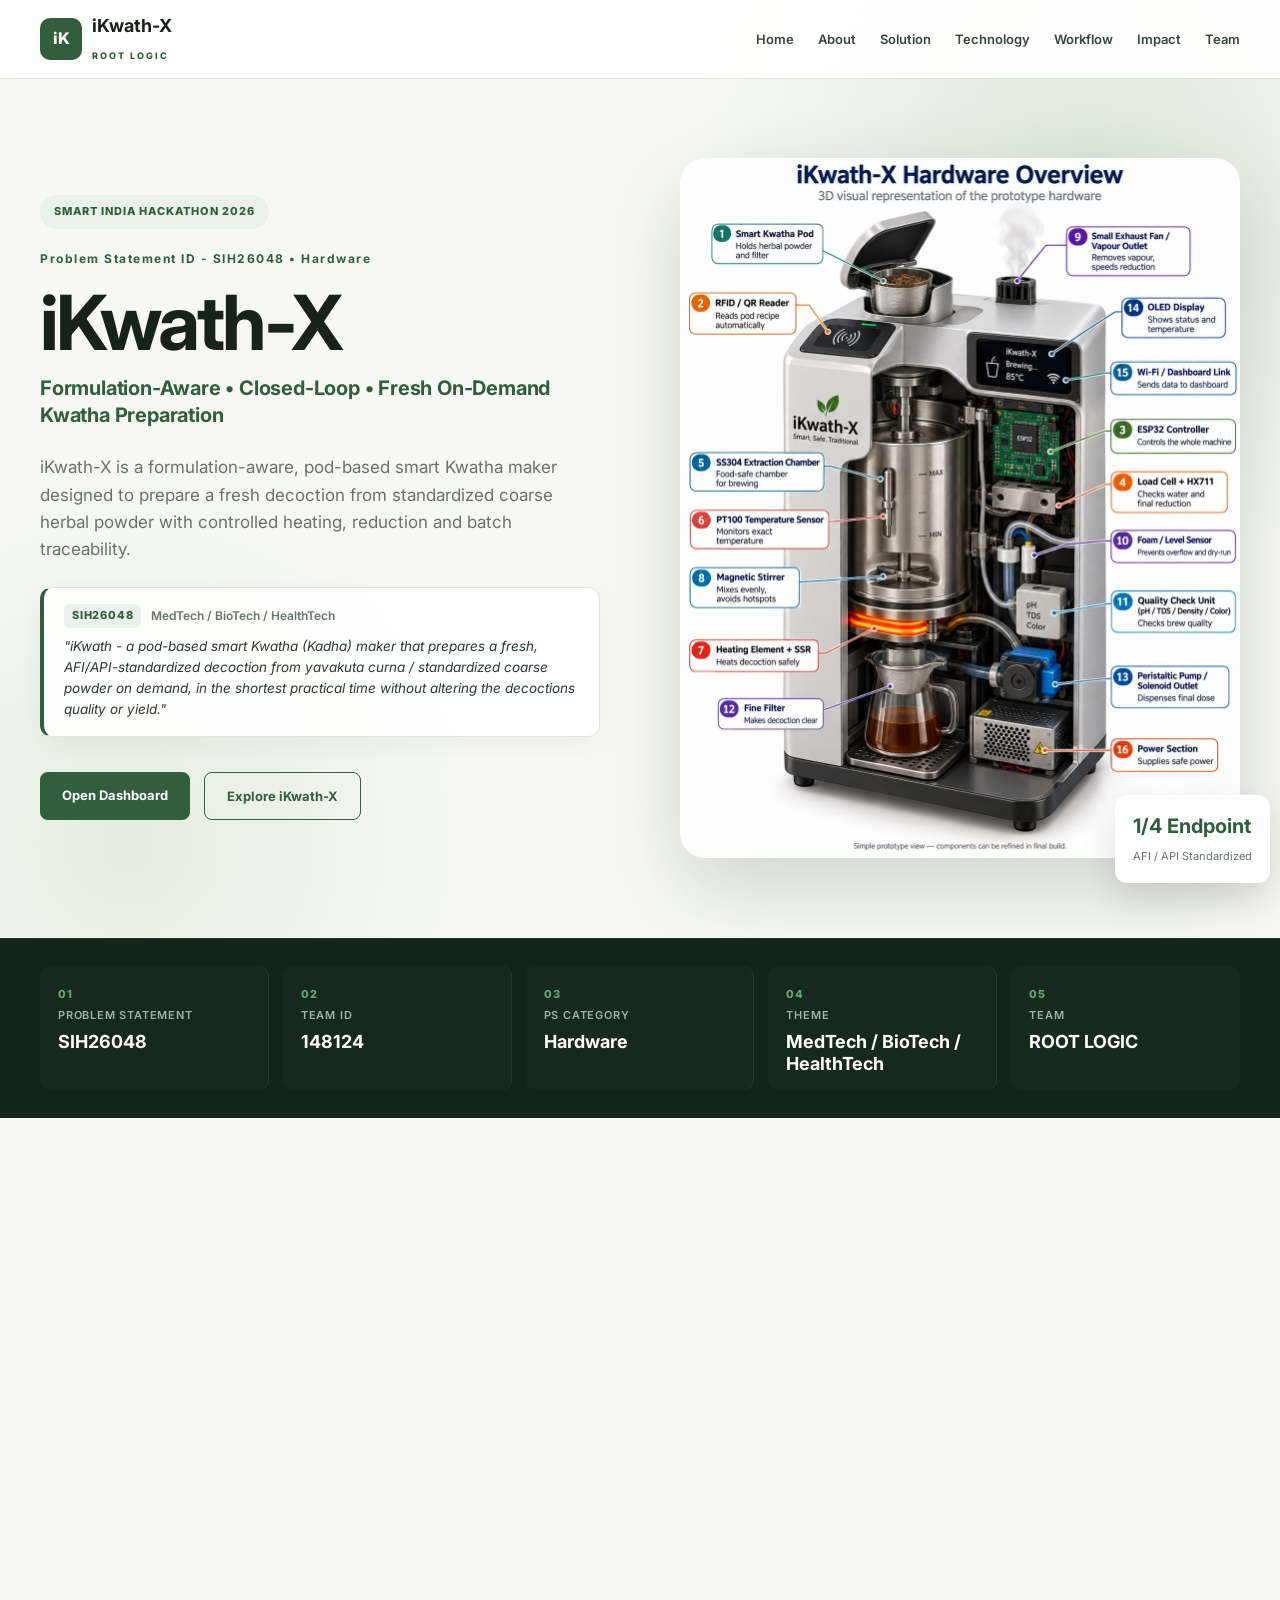
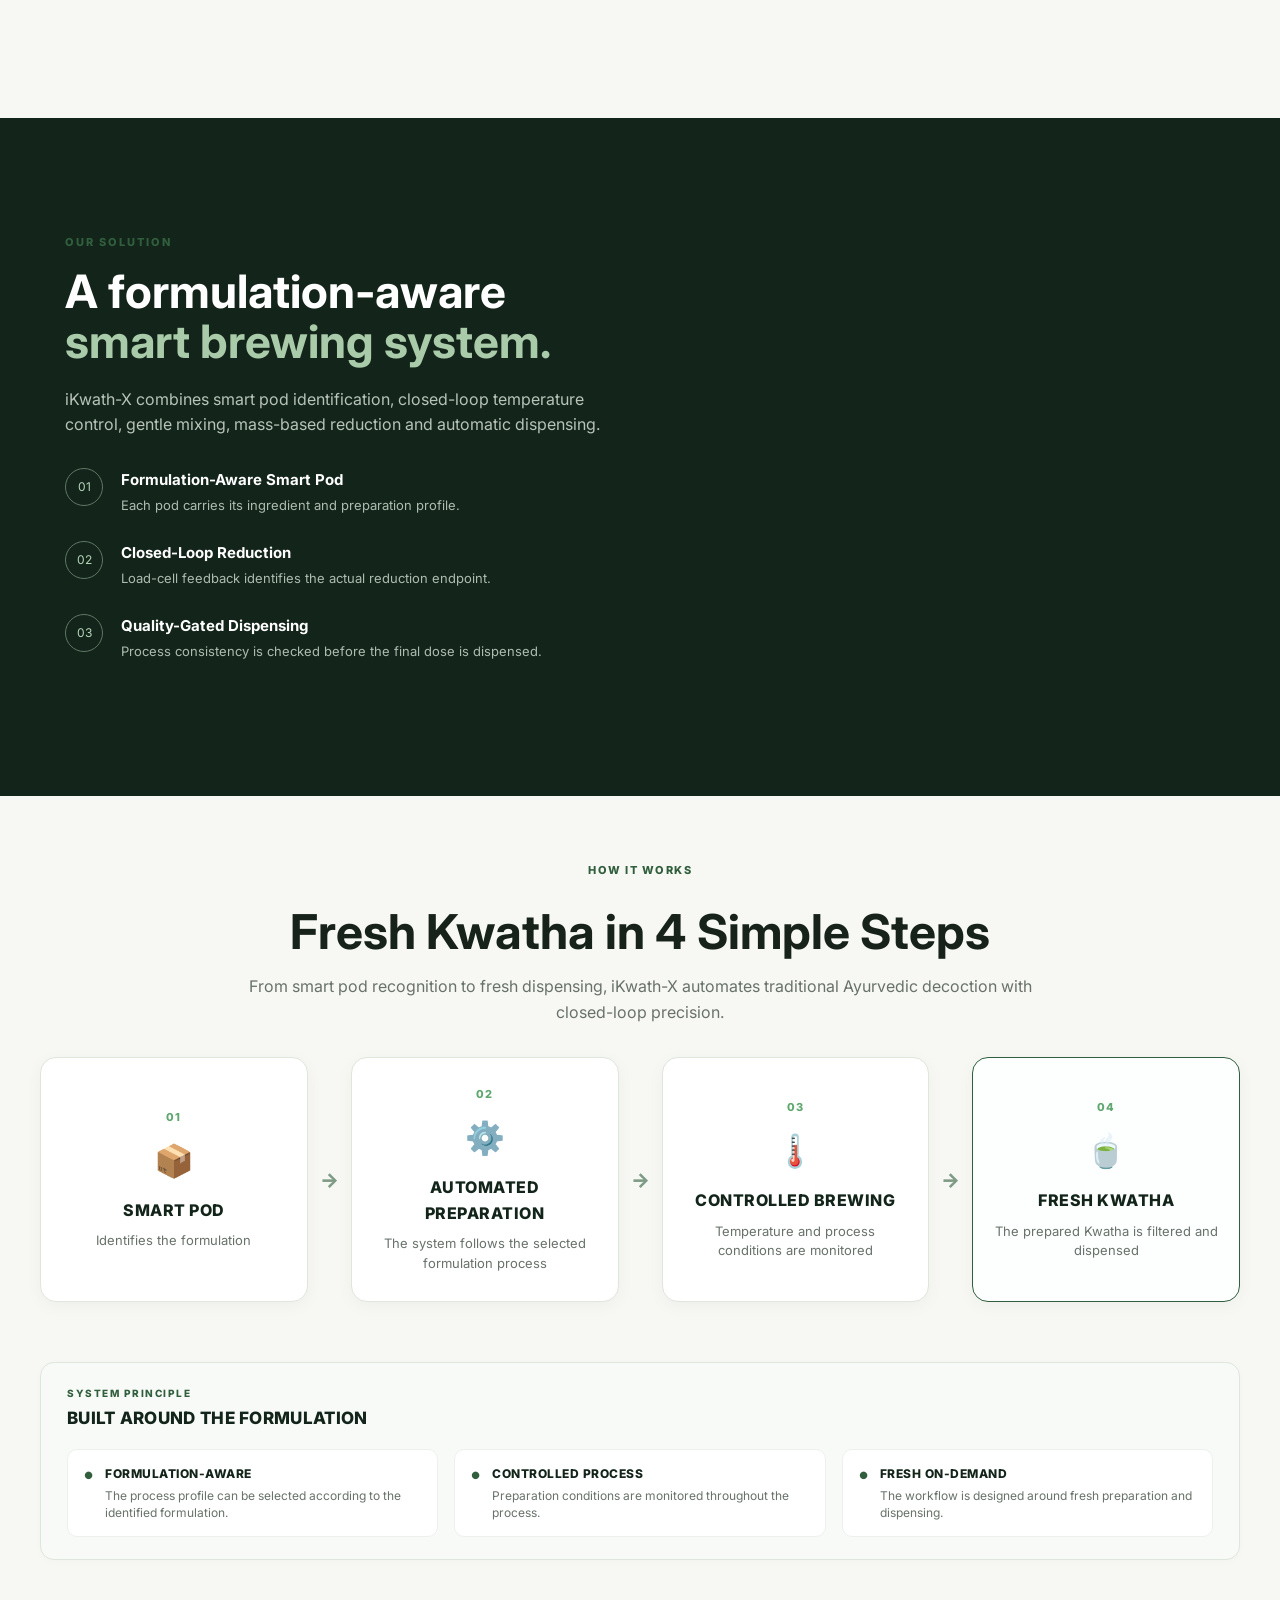
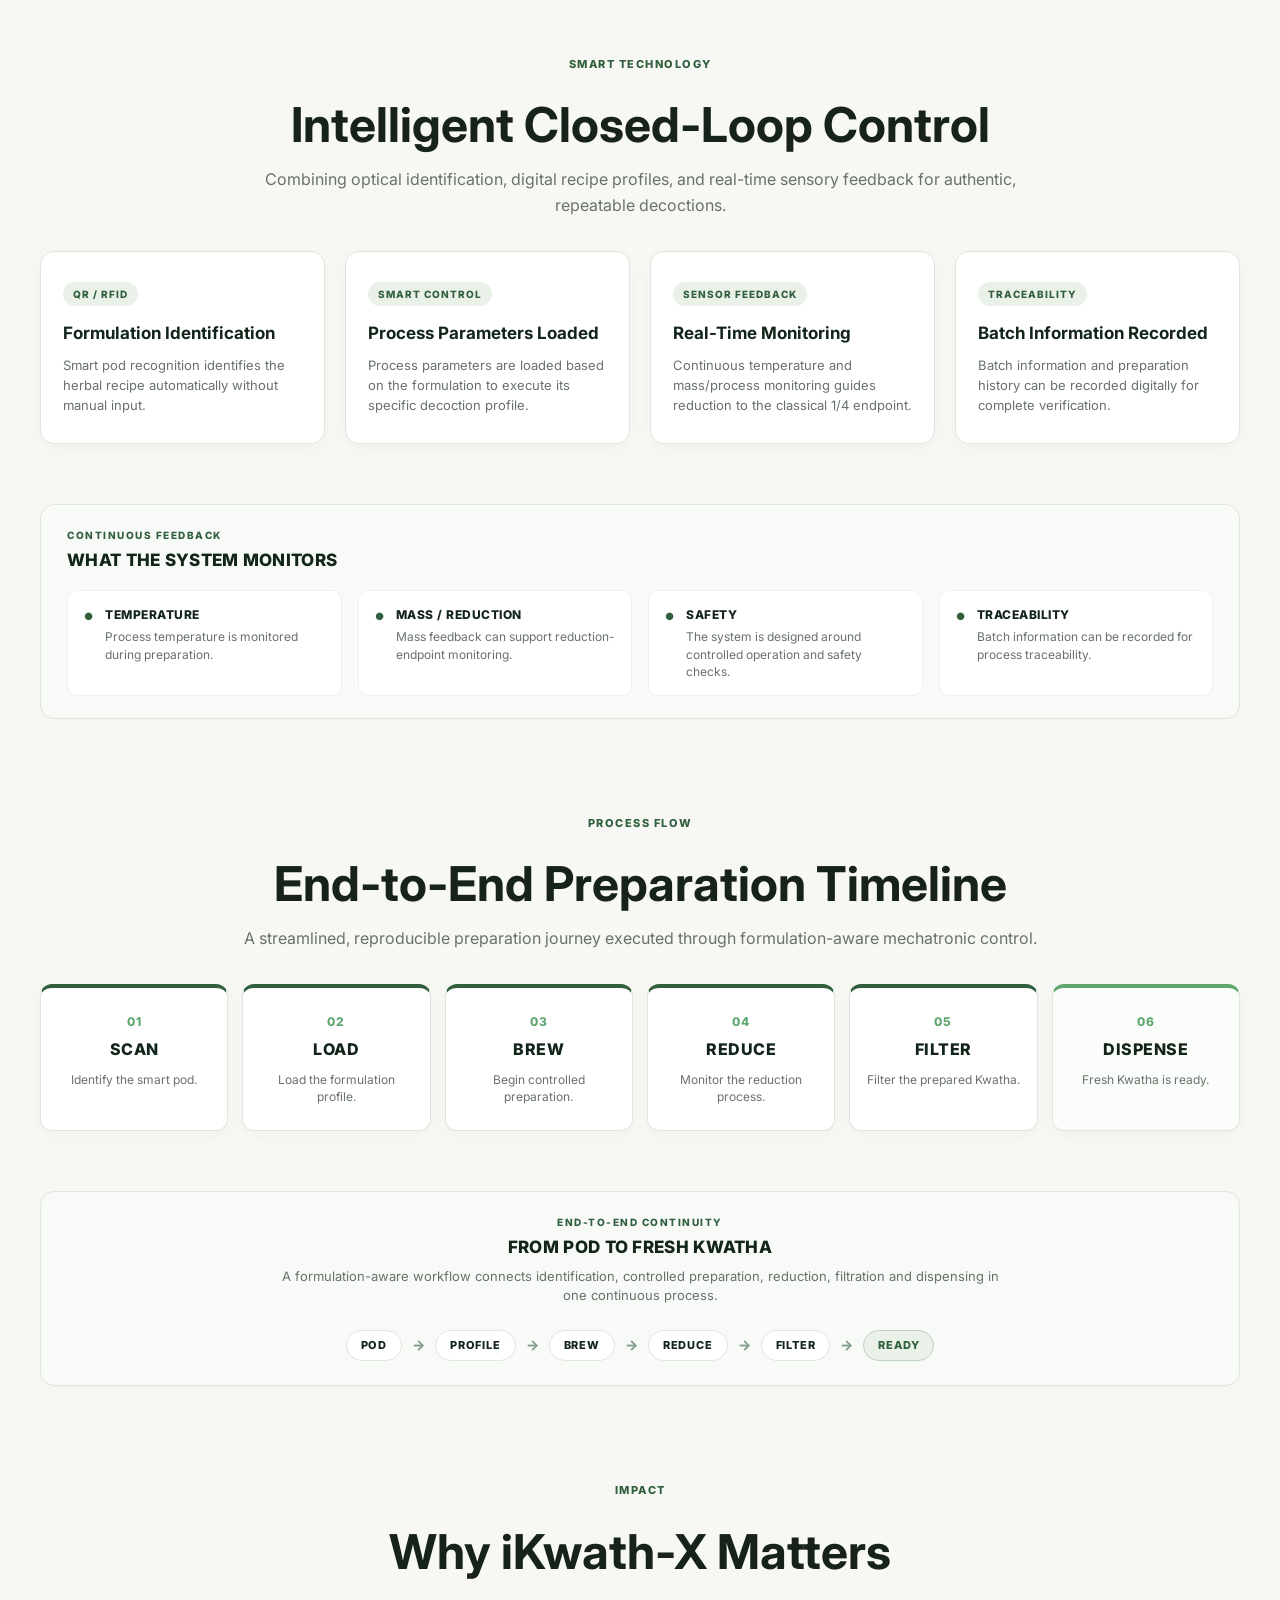
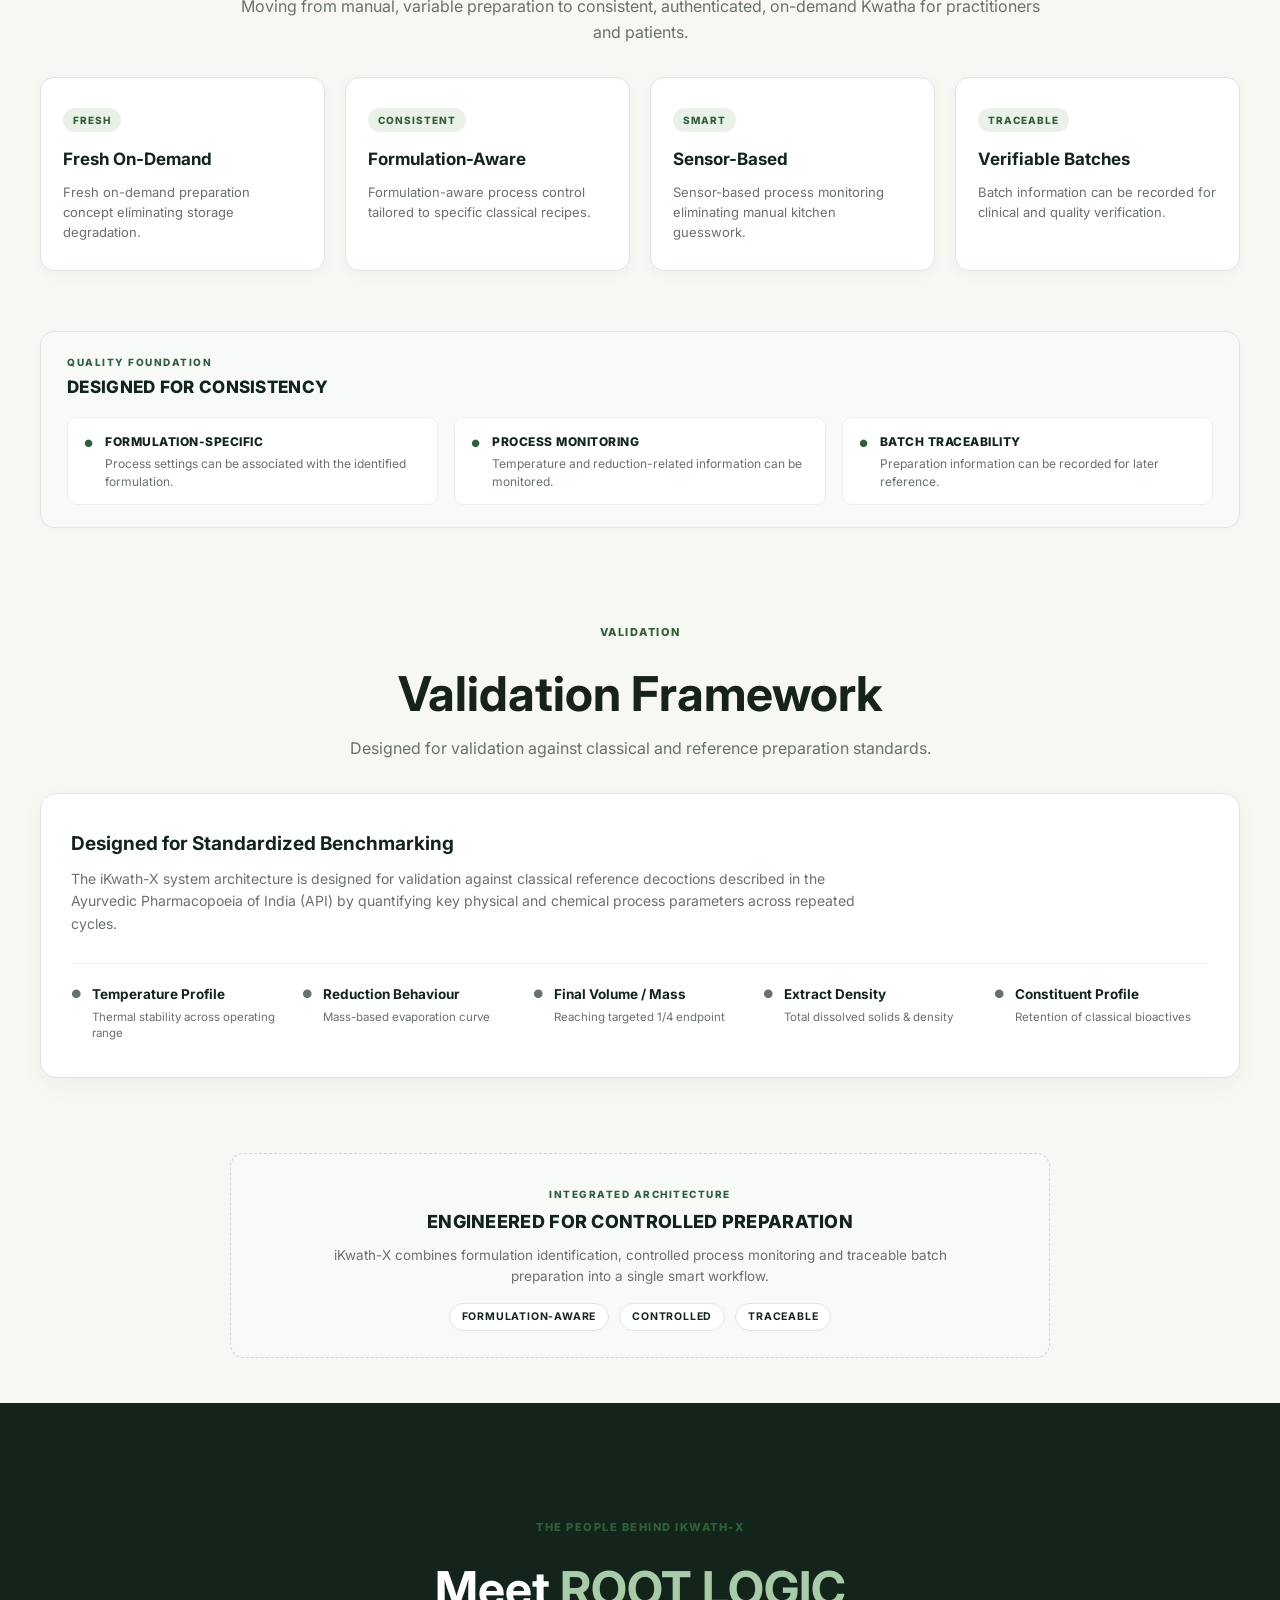
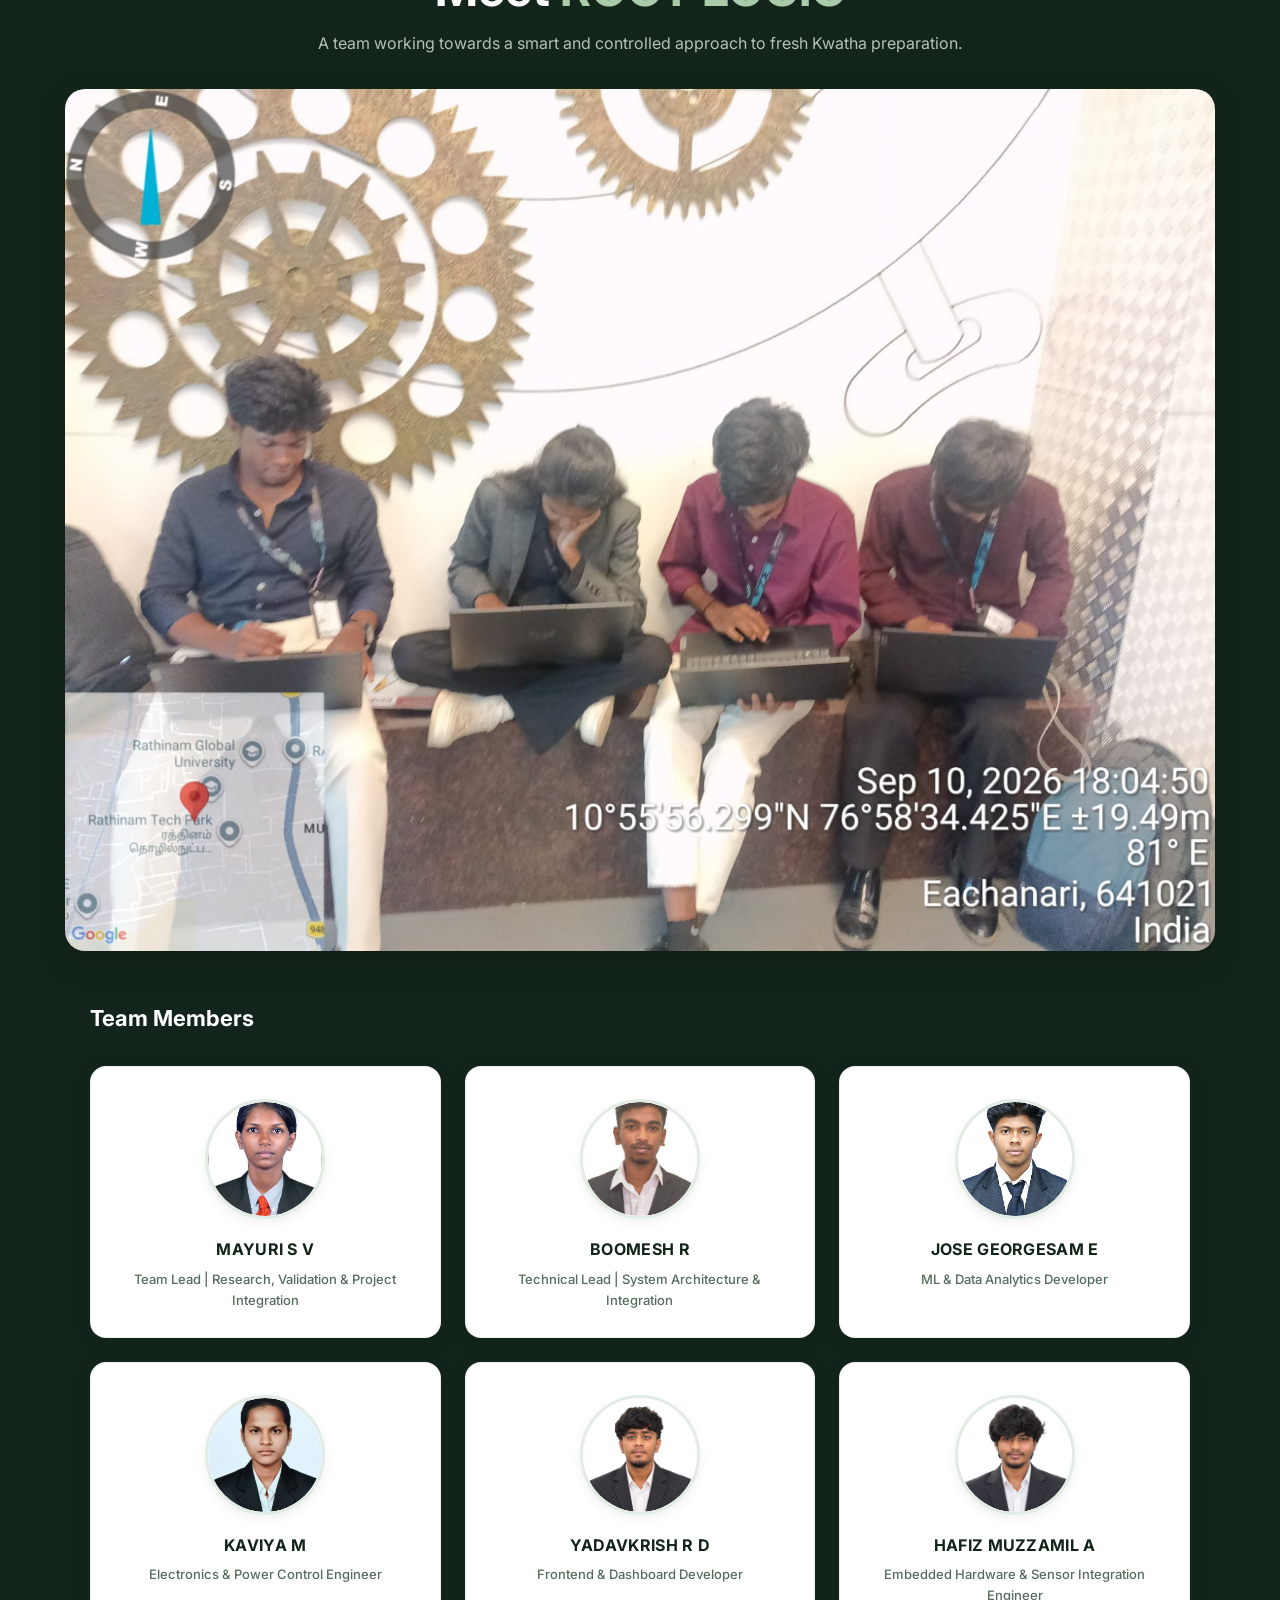
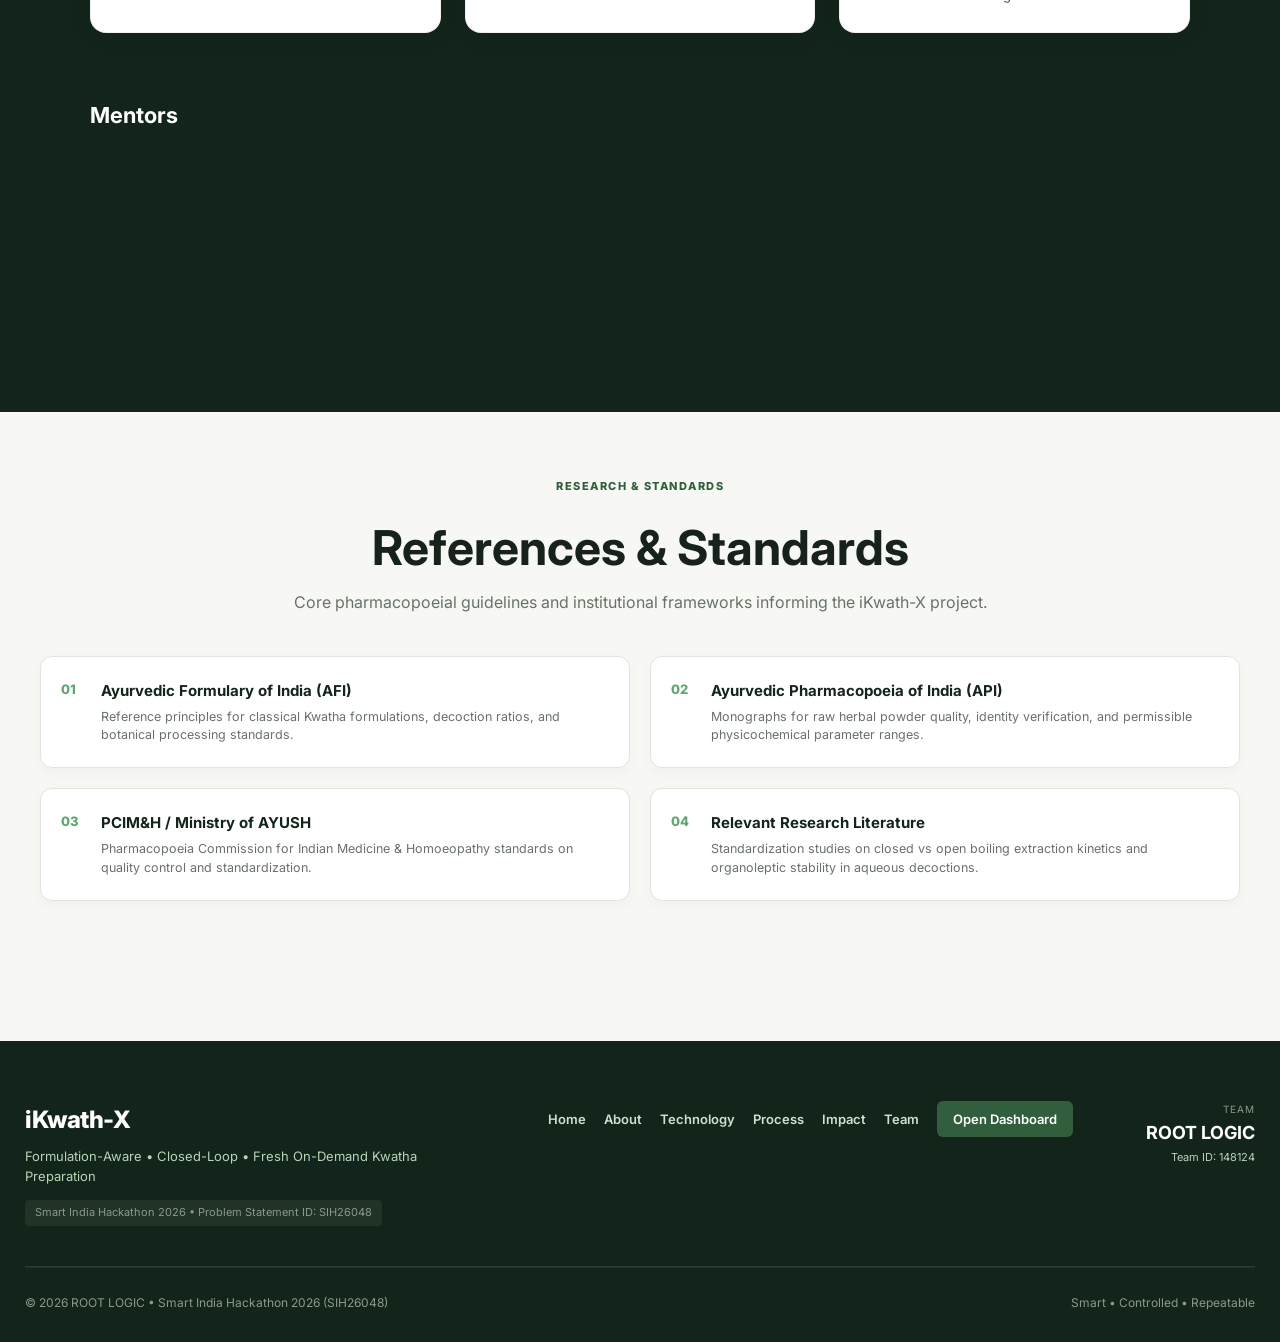
==== commit 13e3a4d1: "Update SIH team roles and landing page" ====
--- a/iKwath_ML/evaporation_monitor/SIH 2026/index.html
+++ b/iKwath_ML/evaporation_monitor/SIH 2026/index.html
@@ -766,56 +766,56 @@
             <div class="member-card reveal">
                 <div class="member-photo">
                     <a href="https://www.linkedin.com/in/mayuri-s-v-187104383/" target="_blank">
-                        <img src="image/image 22.jpeg" alt="MAYURI S V"
+                        <img src="image/mayuri_sv.jpeg" alt="MAYURI S V"
                             onerror="this.src='https://placehold.co/400x400?text=MAYURI+S+V'">
                     </a>
                 </div>
 
                 <h3>MAYURI S V</h3>
 
-                <p>Team Leader</p>
+                <p>Team Lead | Research, Validation & Project Integration</p>
 
             </div>
 
             <div class="member-card reveal">
                 <div class="member-photo">
                     <a href="https://www.linkedin.com/in/boomesh/" target="_blank">
-                        <img src="image/WhatsApp Image 2026-09-14 at 2.31.08 PM.jpeg" alt="BOOMESH R"
+                        <img src="image/boomesh_r.jpeg" alt="BOOMESH R"
                             onerror="this.src='https://placehold.co/400x400?text=BOOMESH+R'">
                     </a>
                 </div>
 
                 <h3>BOOMESH R</h3>
 
-                <p>Team Member</p>
+                <p>Technical Lead | System Architecture & Integration</p>
 
             </div>
 
             <div class="member-card reveal">
                 <div class="member-photo">
                     <a href="https://www.linkedin.com/in/jose-georgesam-147061384/" target="_blank">
-                        <img src="image/juice photo.jpeg" alt="JOSE GEORGESAM E"
+                        <img src="image/jose_georgesam.jpeg" alt="JOSE GEORGESAM E"
                             onerror="this.src='https://placehold.co/400x400?text=JOSE+GEORGESAM+E'">
                     </a>
                 </div>
 
                 <h3>JOSE GEORGESAM E</h3>
 
-                <p>Team Member</p>
+                <p>ML & Data Analytics Developer</p>
 
             </div>
 
             <div class="member-card reveal">
                 <div class="member-photo">
                     <a href="https://www.linkedin.com/in/kaviya-m-b4177a384/" target="_blank">
-                        <img src="image/WhatsApp Image 2026-09-14 at 1.44.53 PM.jpeg" alt="KAVIYA M"
+                        <img src="image/kaviya_m.jpeg" alt="KAVIYA M"
                             onerror="this.src='https://placehold.co/400x400?text=KAVIYA+M'">
                     </a>
                 </div>
 
                 <h3>KAVIYA M</h3>
 
-                <p>Team Member</p>
+                <p>Electronics & Power Control Engineer</p>
 
             </div>
 
@@ -829,7 +829,7 @@
 
                 <h3>YADAVKRISH R D</h3>
 
-                <p>Team Member</p>
+                <p>Frontend & Dashboard Developer</p>
 
             </div>
 
@@ -843,7 +843,7 @@
 
                 <h3>HAFIZ MUZZAMIL A</h3>
 
-                <p>Team Member</p>
+                <p>Embedded Hardware & Sensor Integration Engineer</p>
 
             </div>
 
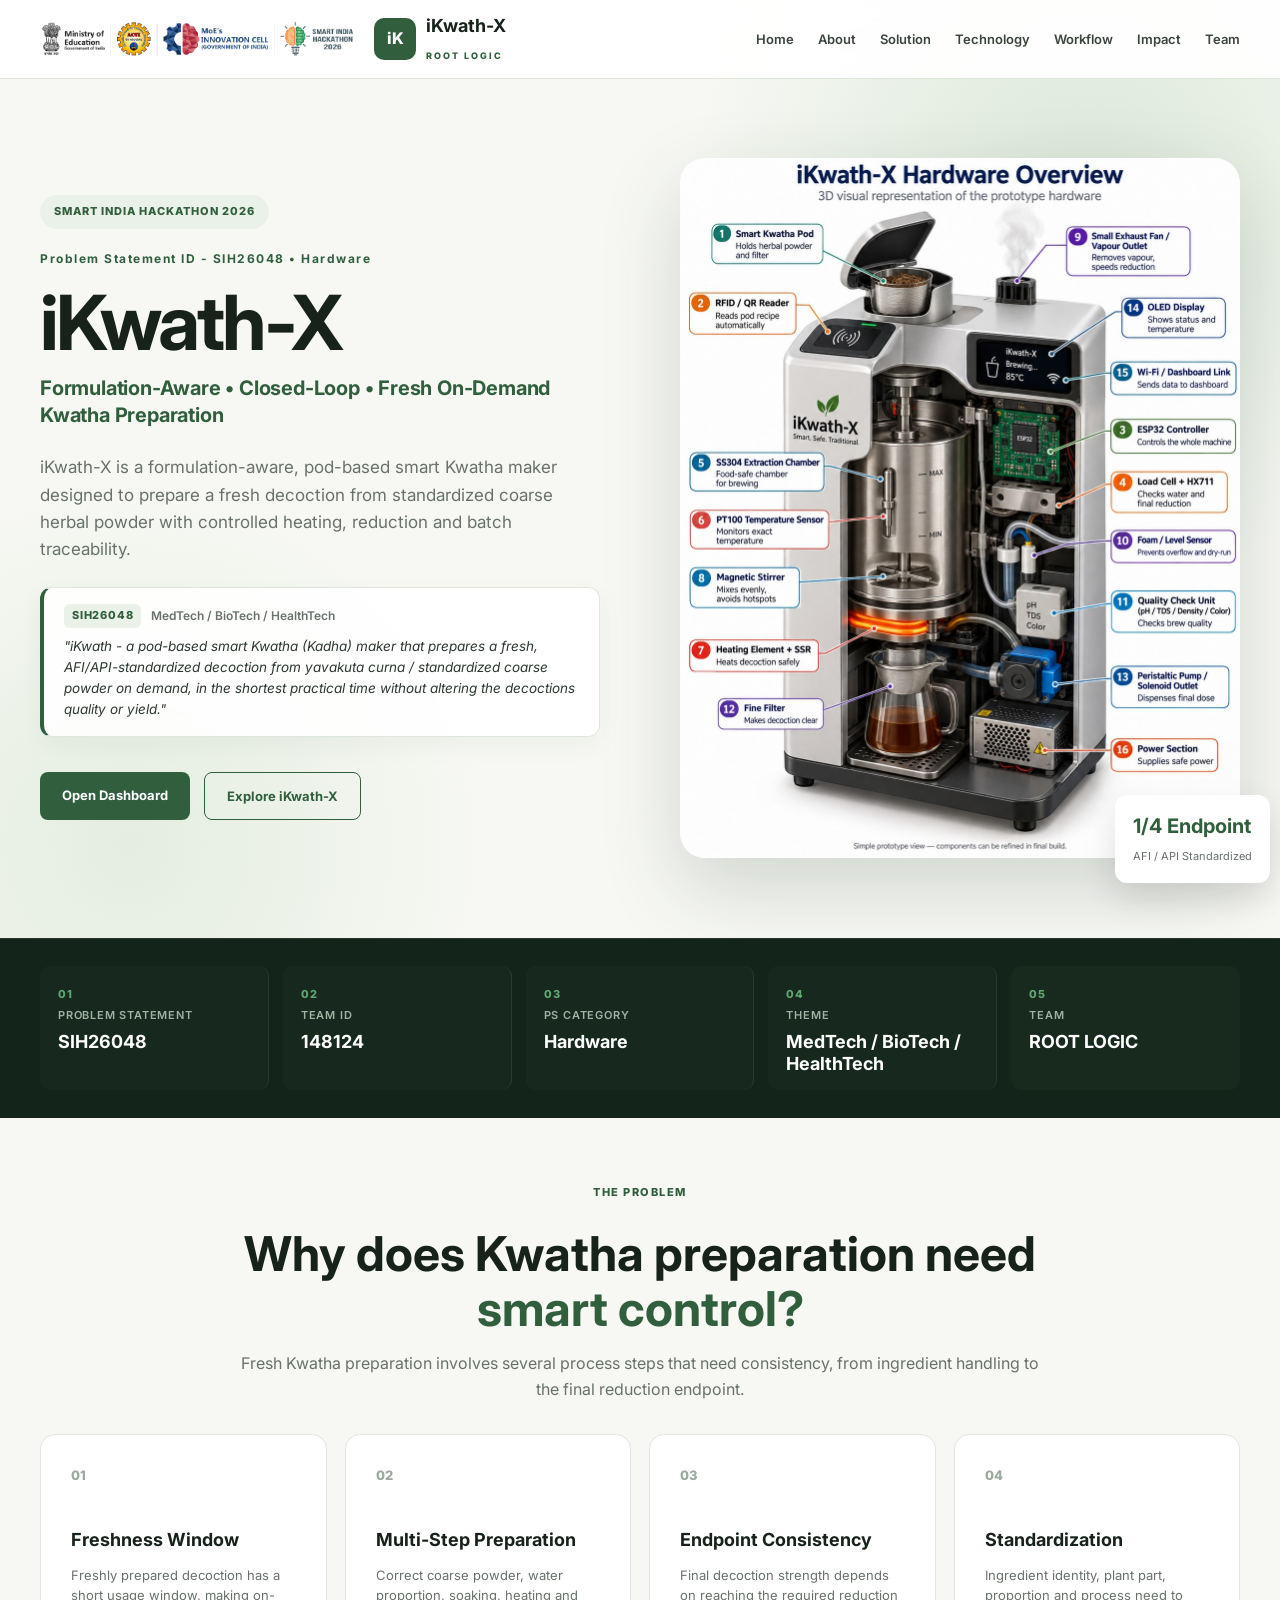
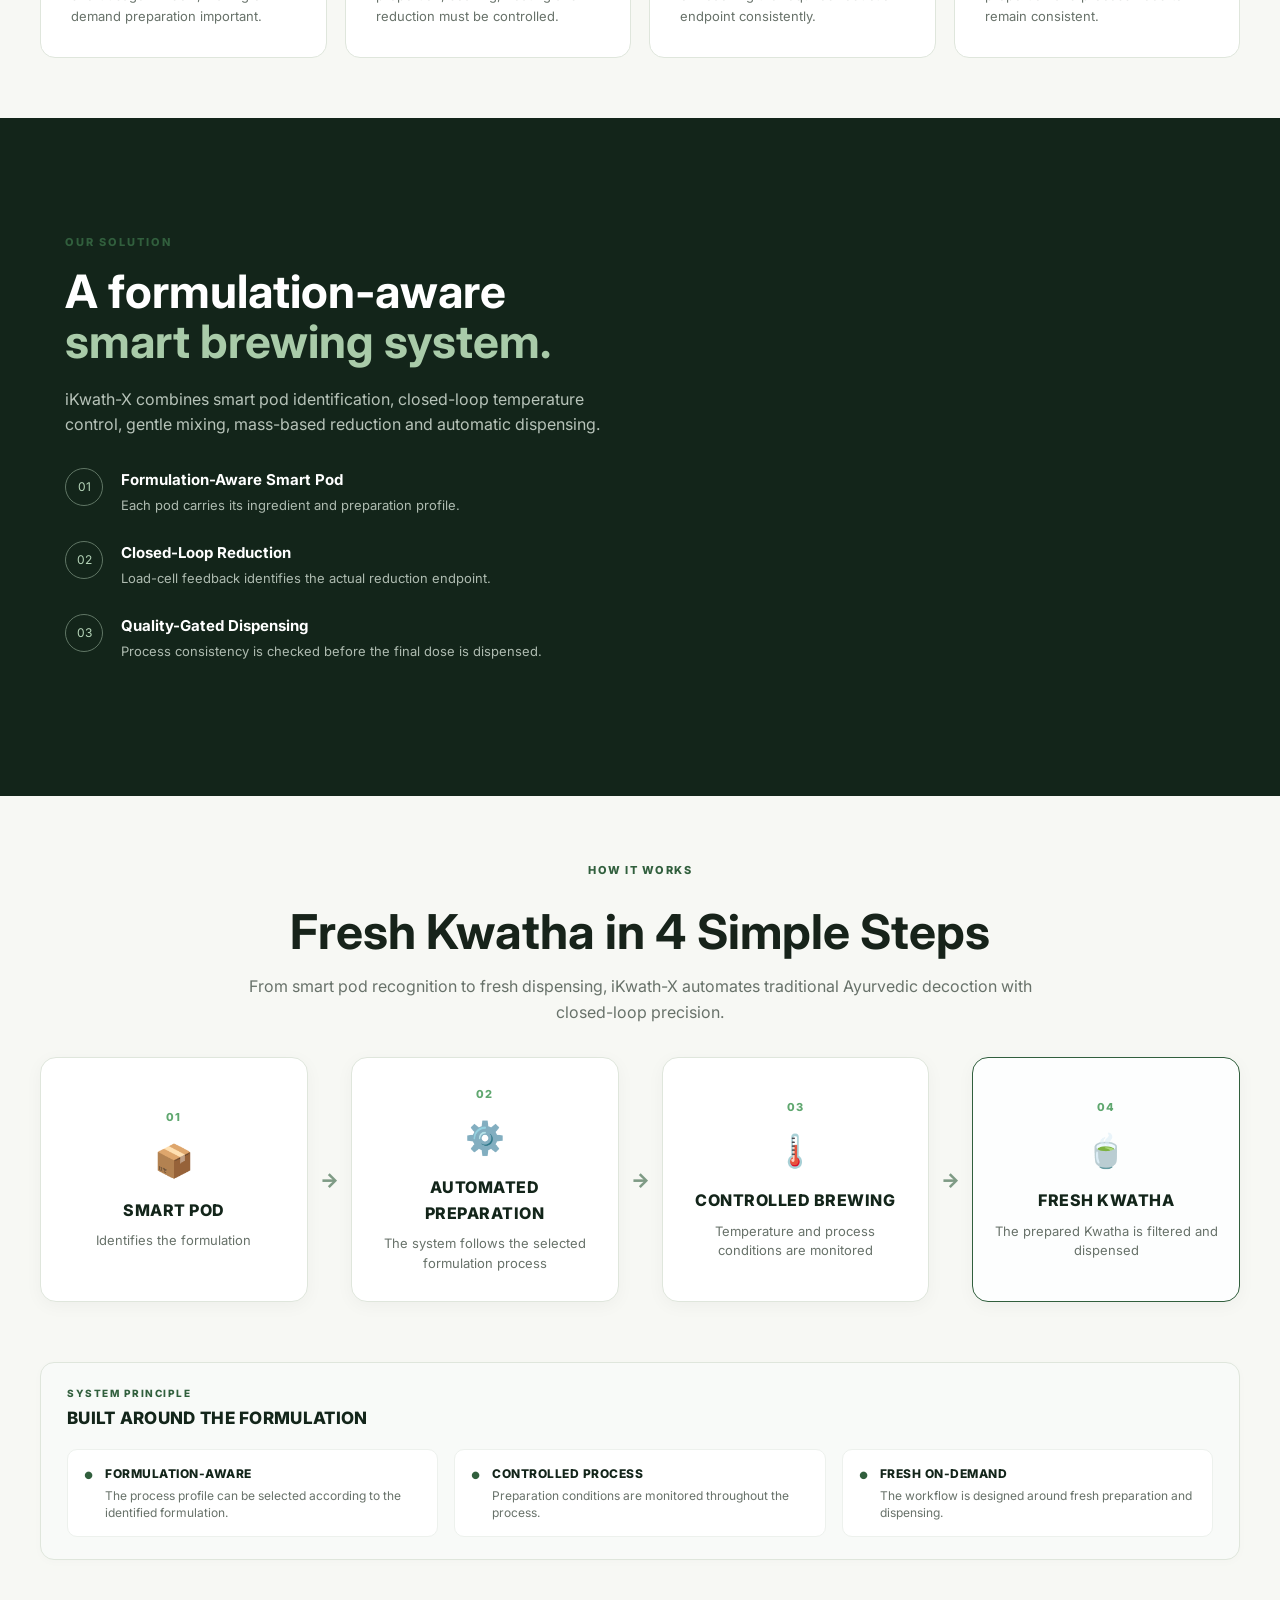
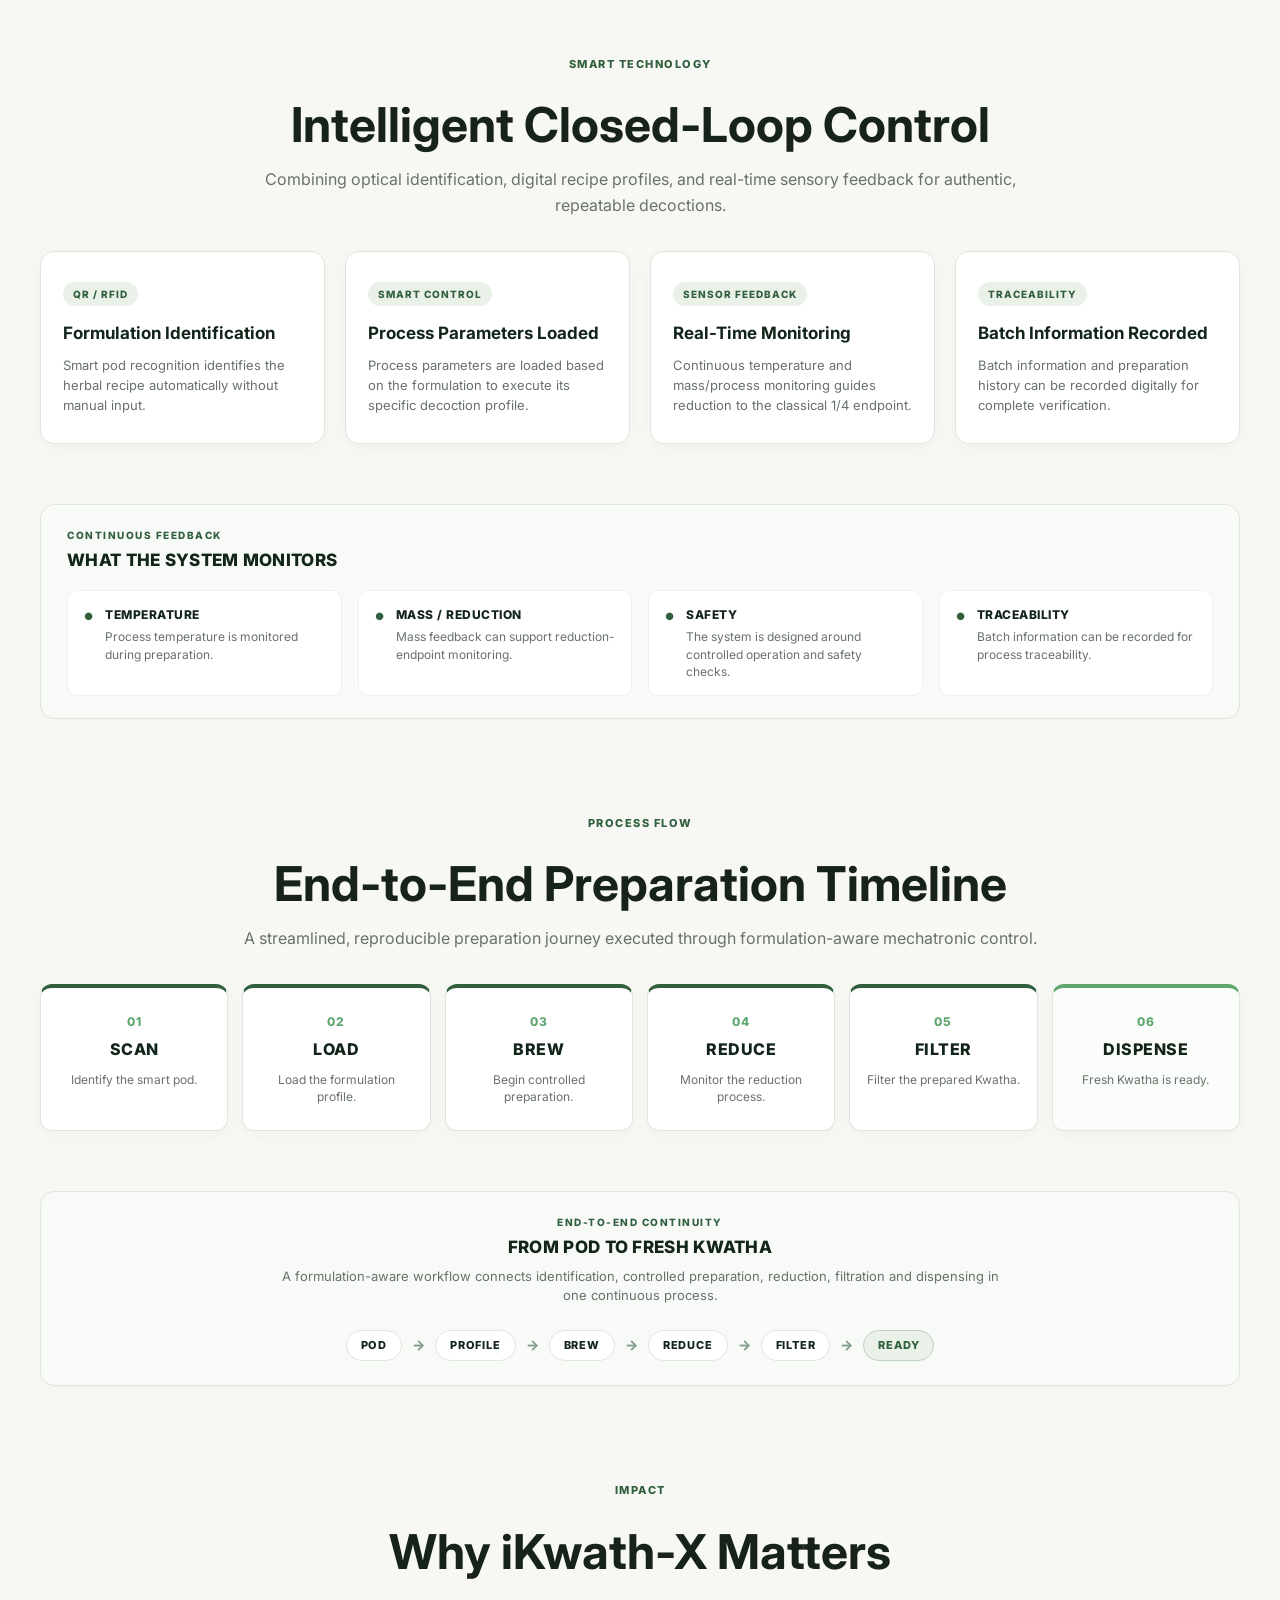
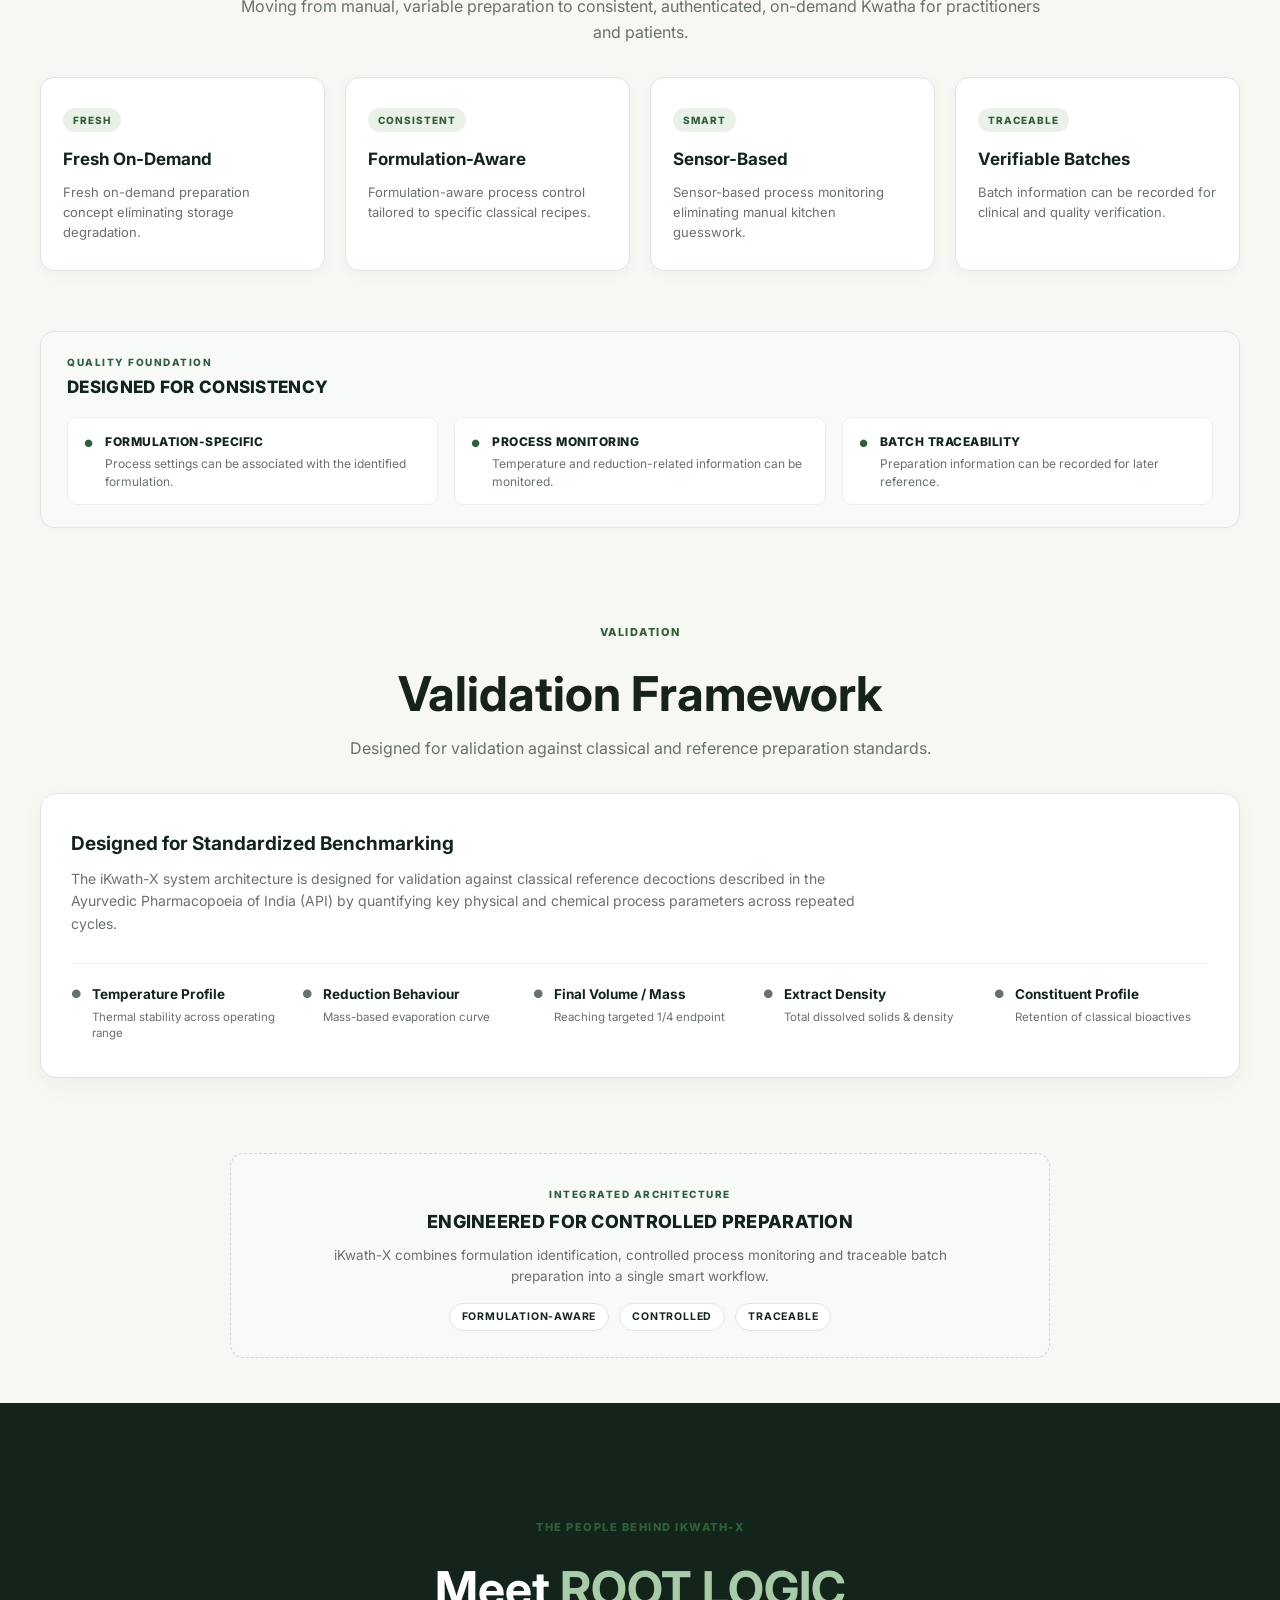
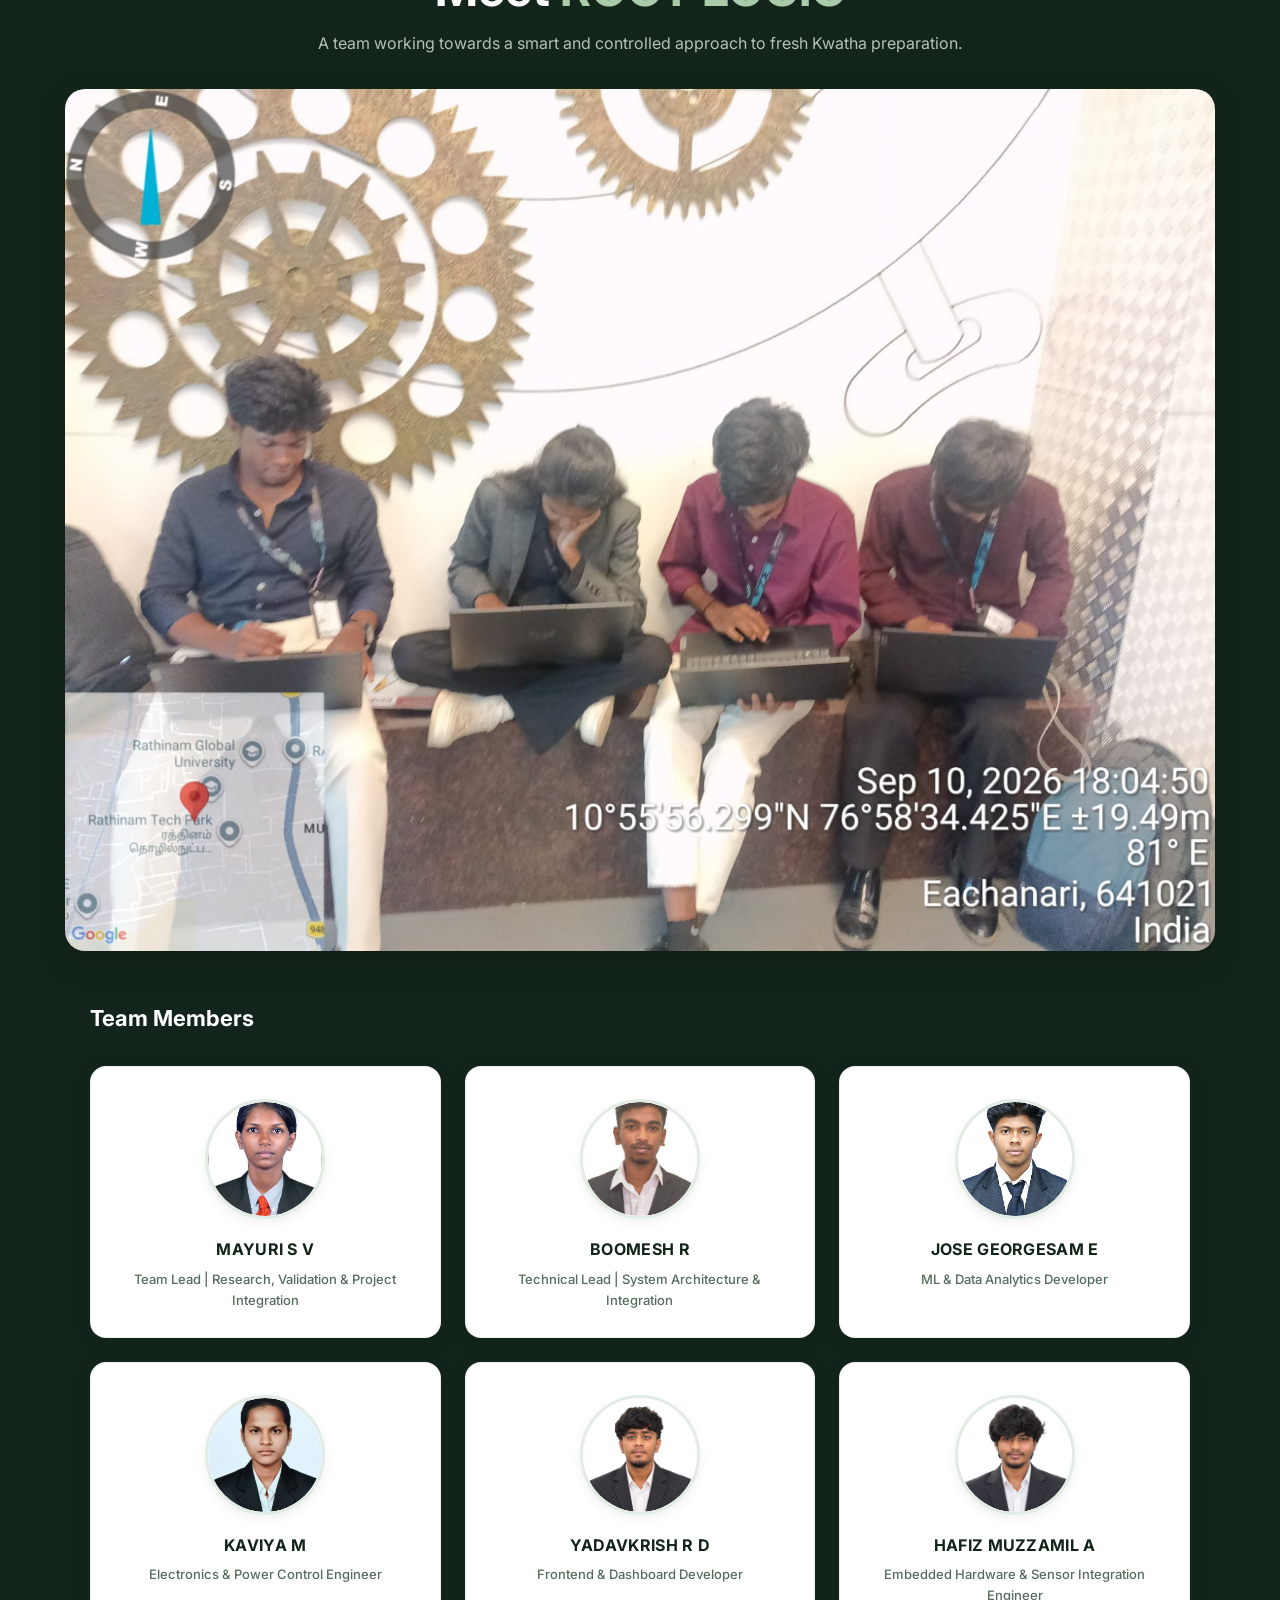
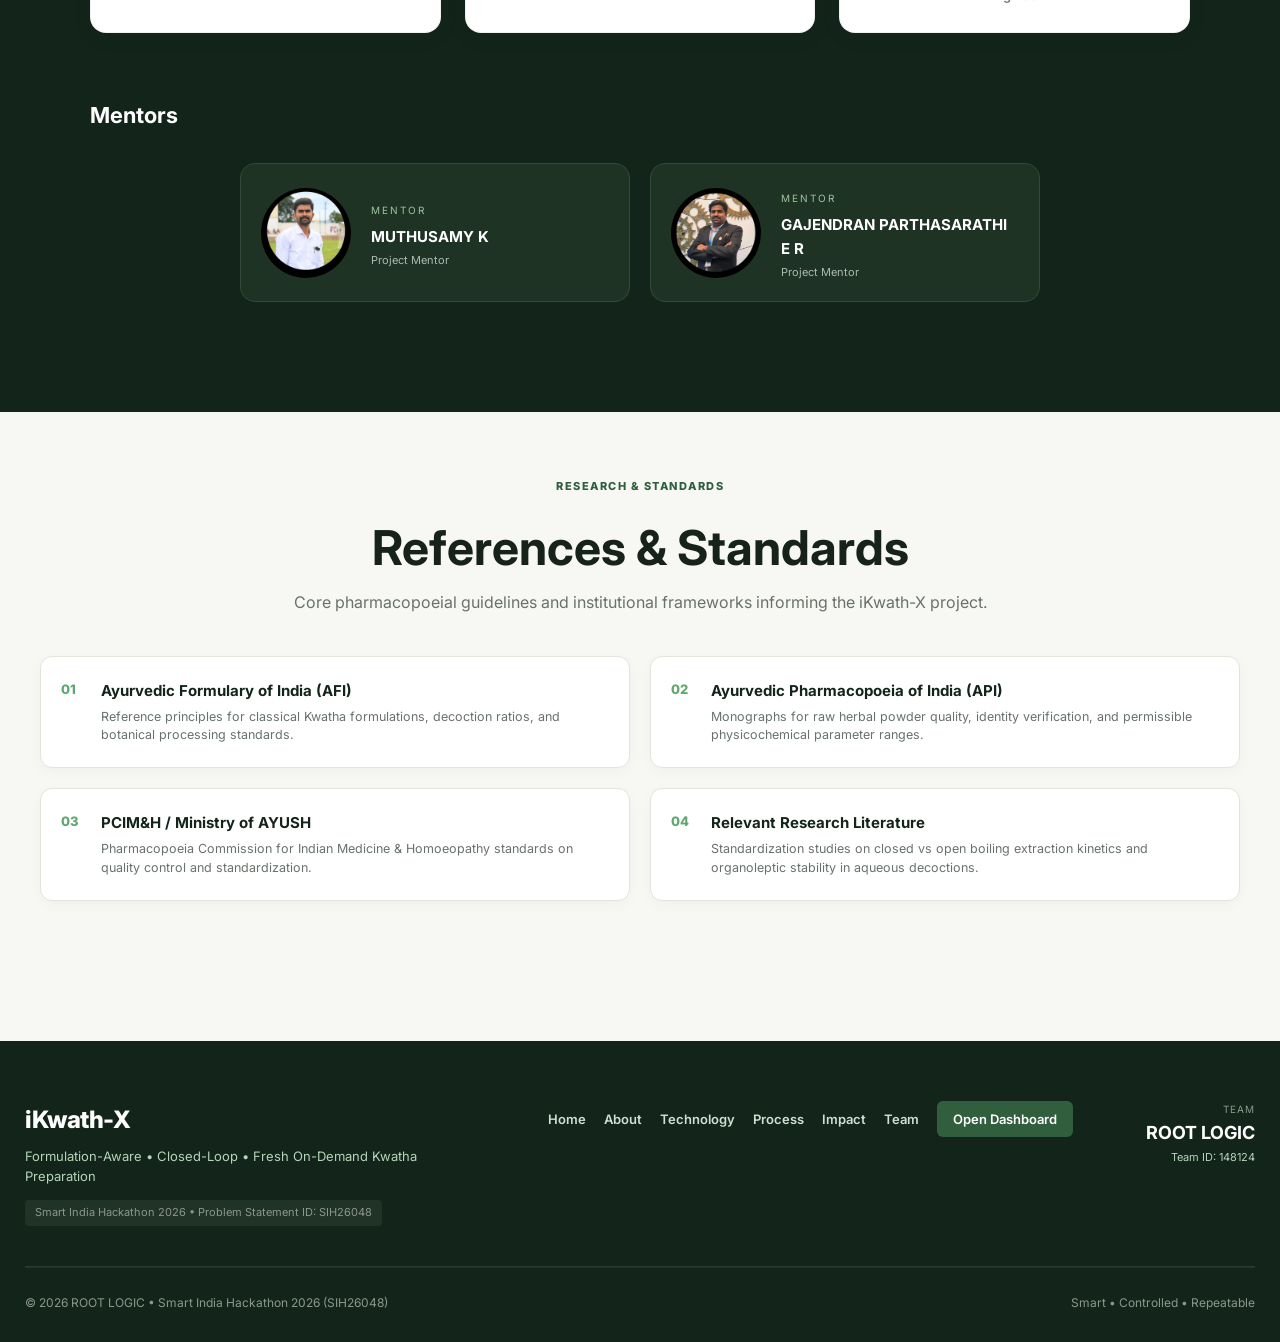
==== commit b7e33d05: "Add SIH logos to landing page header" ====
--- a/iKwath_ML/evaporation_monitor/SIH 2026/index.html
+++ b/iKwath_ML/evaporation_monitor/SIH 2026/index.html
@@ -26,6 +26,8 @@
         <div class="nav-container">
 
             <div class="brand">
+                <img src="image/sih_moe_aicte_logos.png" alt="Ministry of Education, AICTE, MoE Innovation Cell, Smart India Hackathon 2026" class="header-partner-logos">
+
                 <div class="brand-mark">iK</div>
 
                 <div>
--- a/iKwath_ML/evaporation_monitor/SIH 2026/style.css
+++ b/iKwath_ML/evaporation_monitor/SIH 2026/style.css
@@ -55,11 +55,23 @@
     display: flex;
     align-items: center;
     gap: 10px;
+    white-space: nowrap;
+}
+
+.header-partner-logos {
+    height: 42px;
+    width: auto;
+    max-height: 44px;
+    object-fit: contain;
+    margin-right: 6px;
+    display: block;
+    flex-shrink: 0;
 }
 
 .brand-mark {
     width: 42px;
     height: 42px;
+    flex-shrink: 0;
 
     display: flex;
     align-items: center;
@@ -1415,10 +1427,32 @@
 }
 
 
+@media (max-width: 1150px) {
+    nav {
+        gap: 16px;
+    }
+    .header-partner-logos {
+        height: 36px;
+    }
+}
+
+@media (max-width: 950px) {
+    nav {
+        gap: 12px;
+    }
+    .header-partner-logos {
+        height: 32px;
+    }
+}
+
 @media (max-width: 700px) {
 
     .nav-container {
         height: 68px;
+    }
+
+    .header-partner-logos {
+        height: 28px;
     }
 
     nav {
@@ -2236,3 +2270,9 @@
         grid-template-columns: 1fr;
     }
 }
+
+@media (max-width: 420px) {
+    .header-partner-logos {
+        height: 22px;
+    }
+}
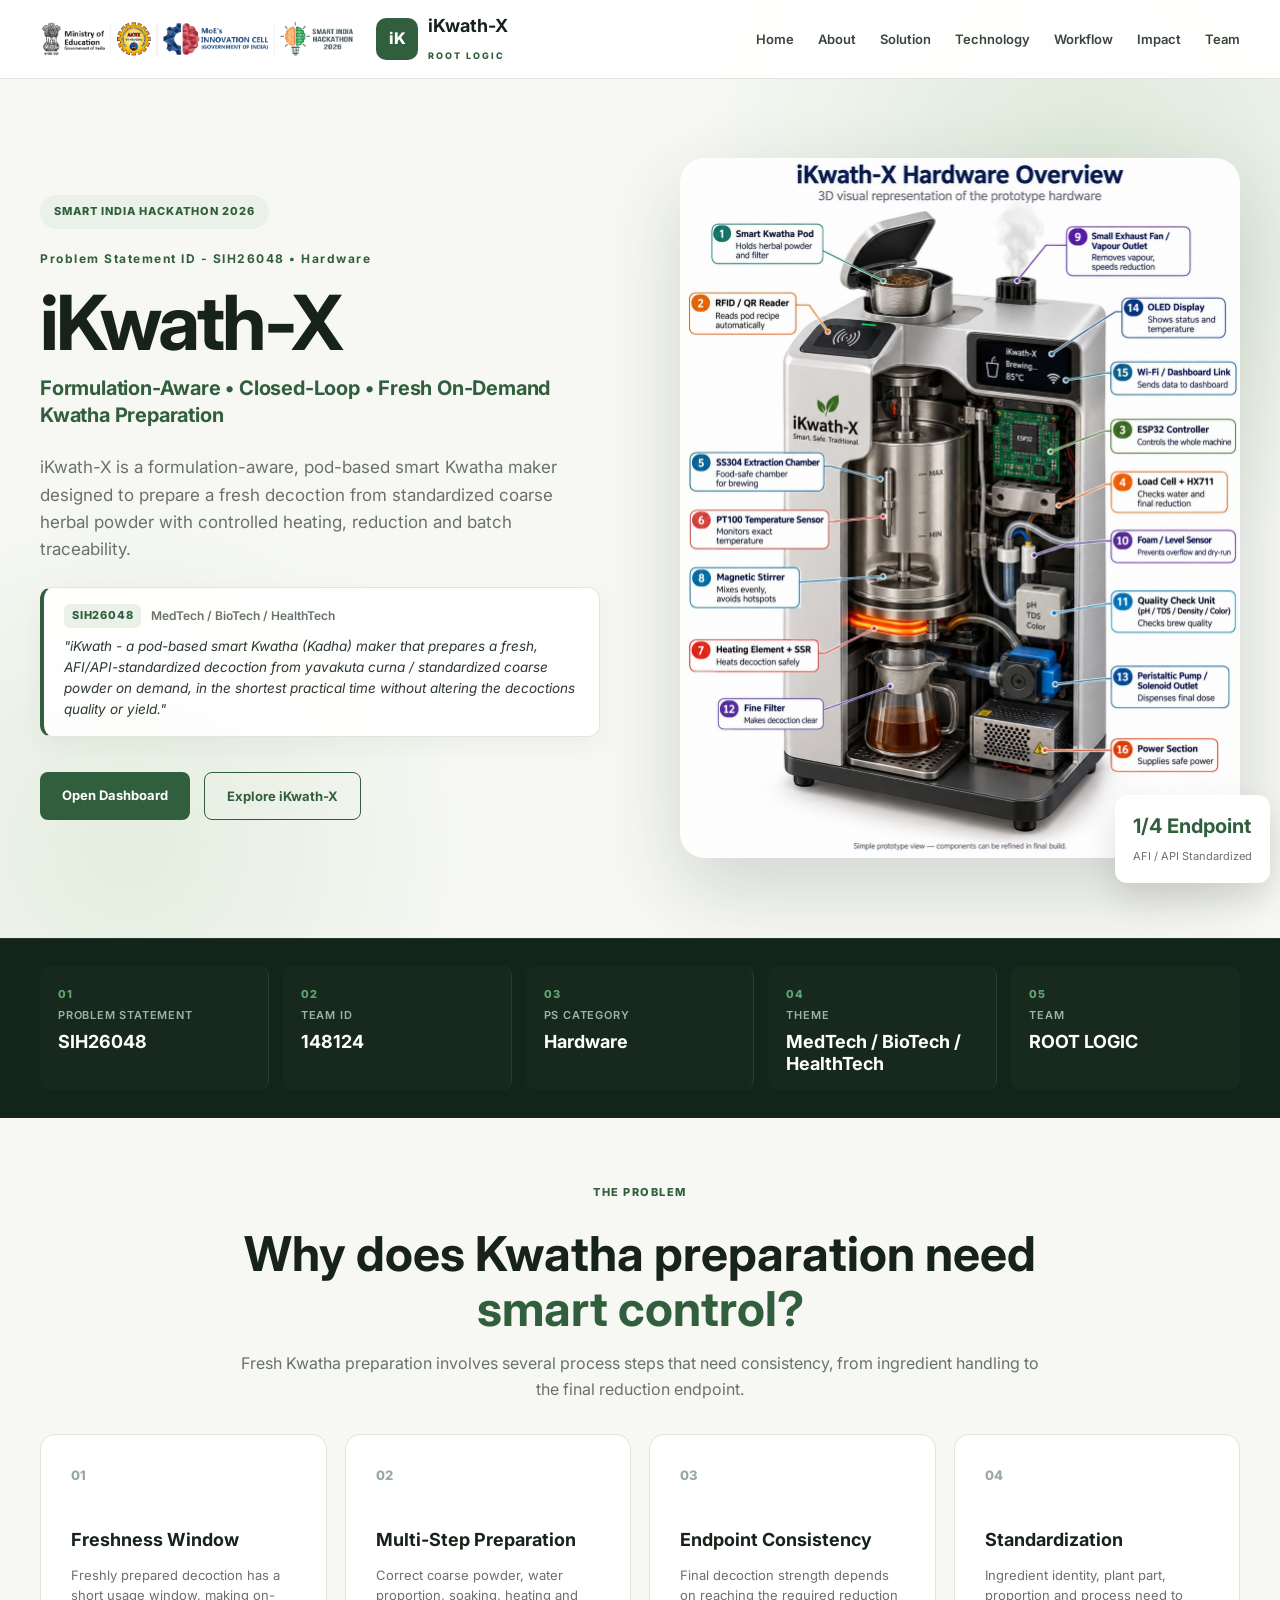
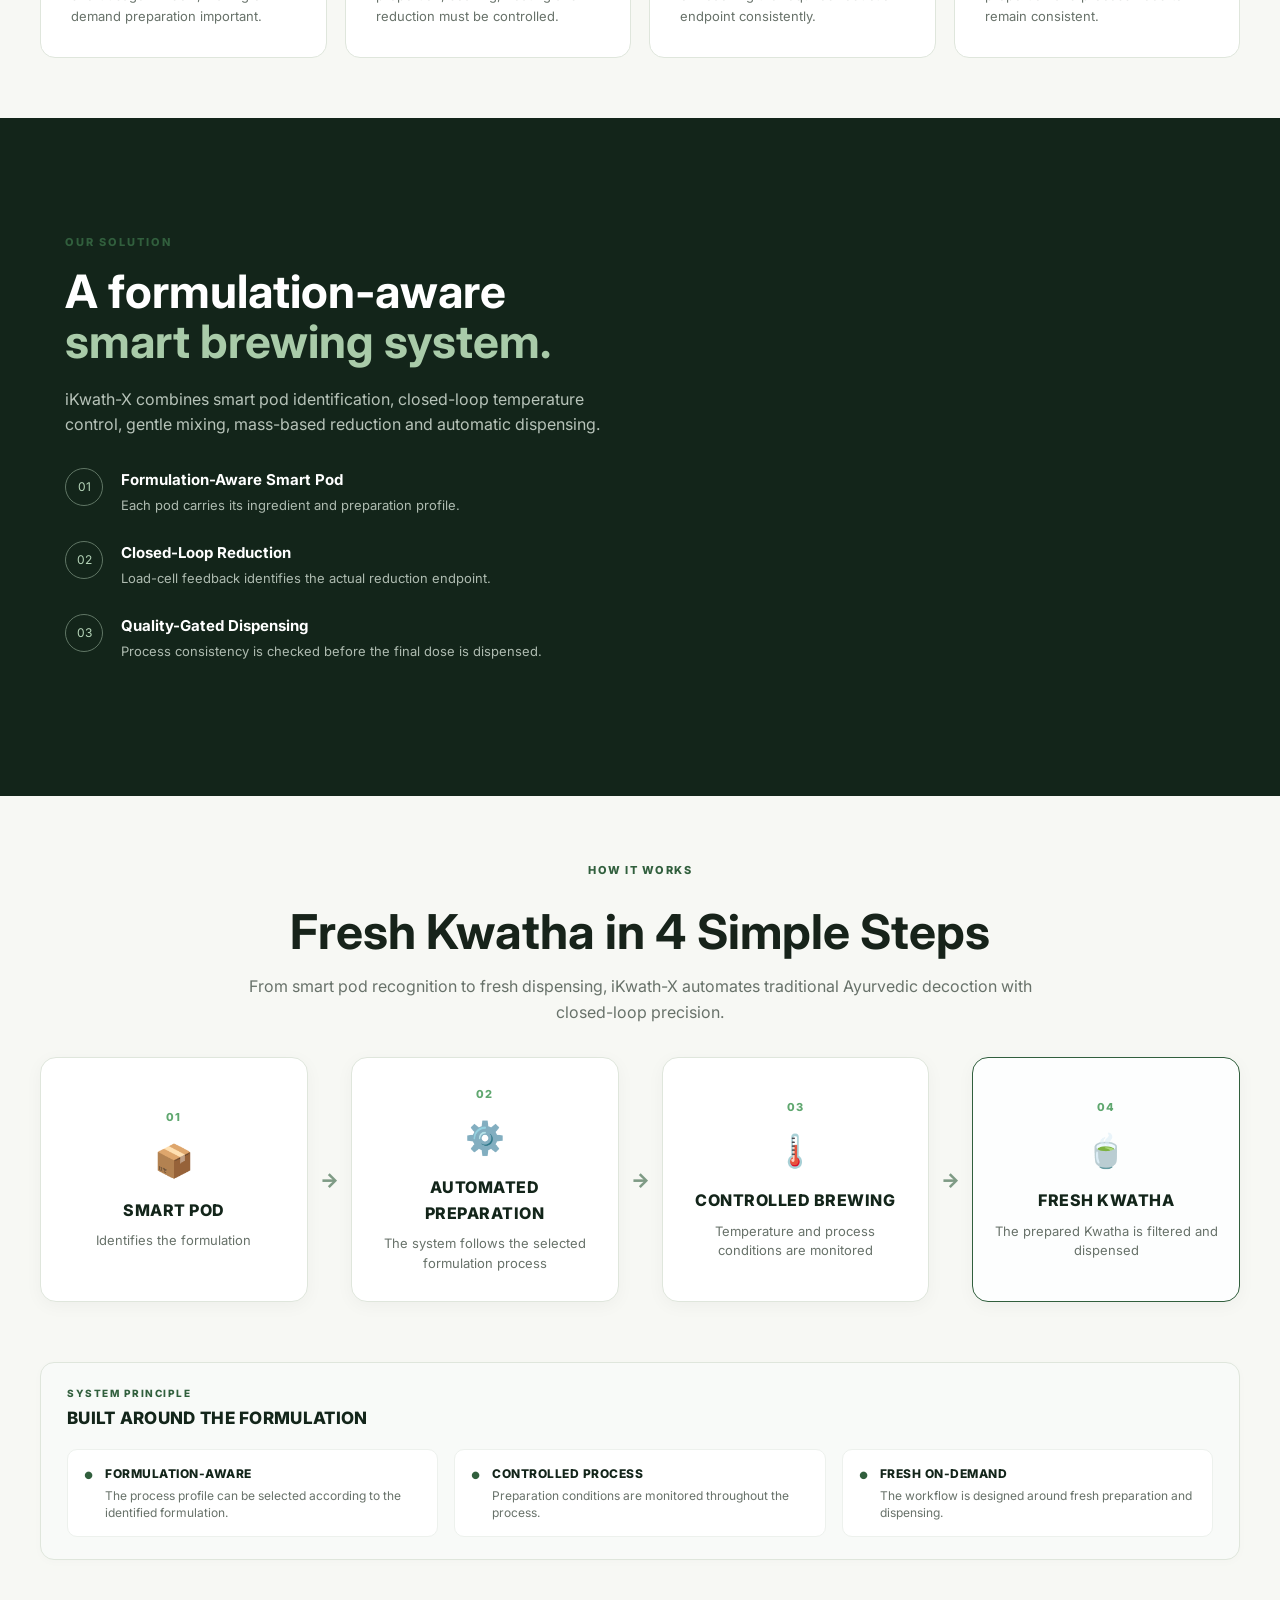
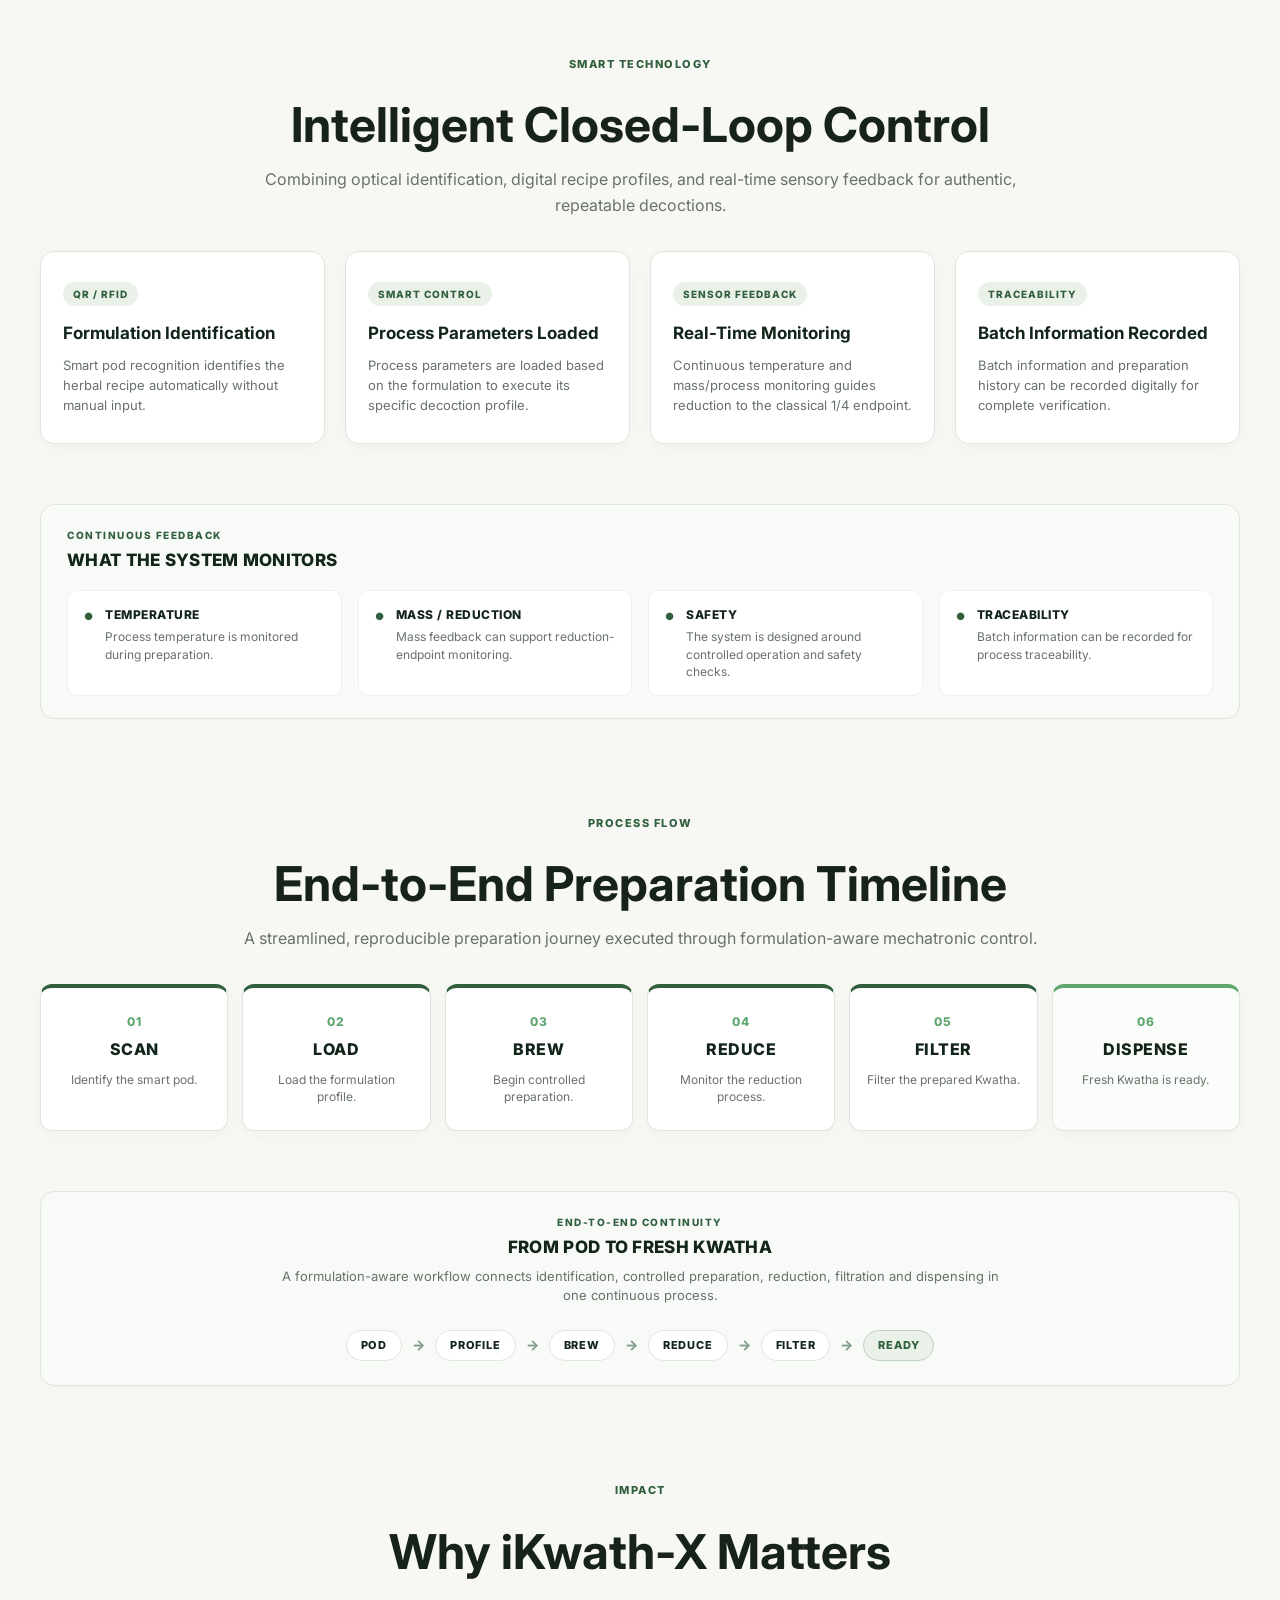
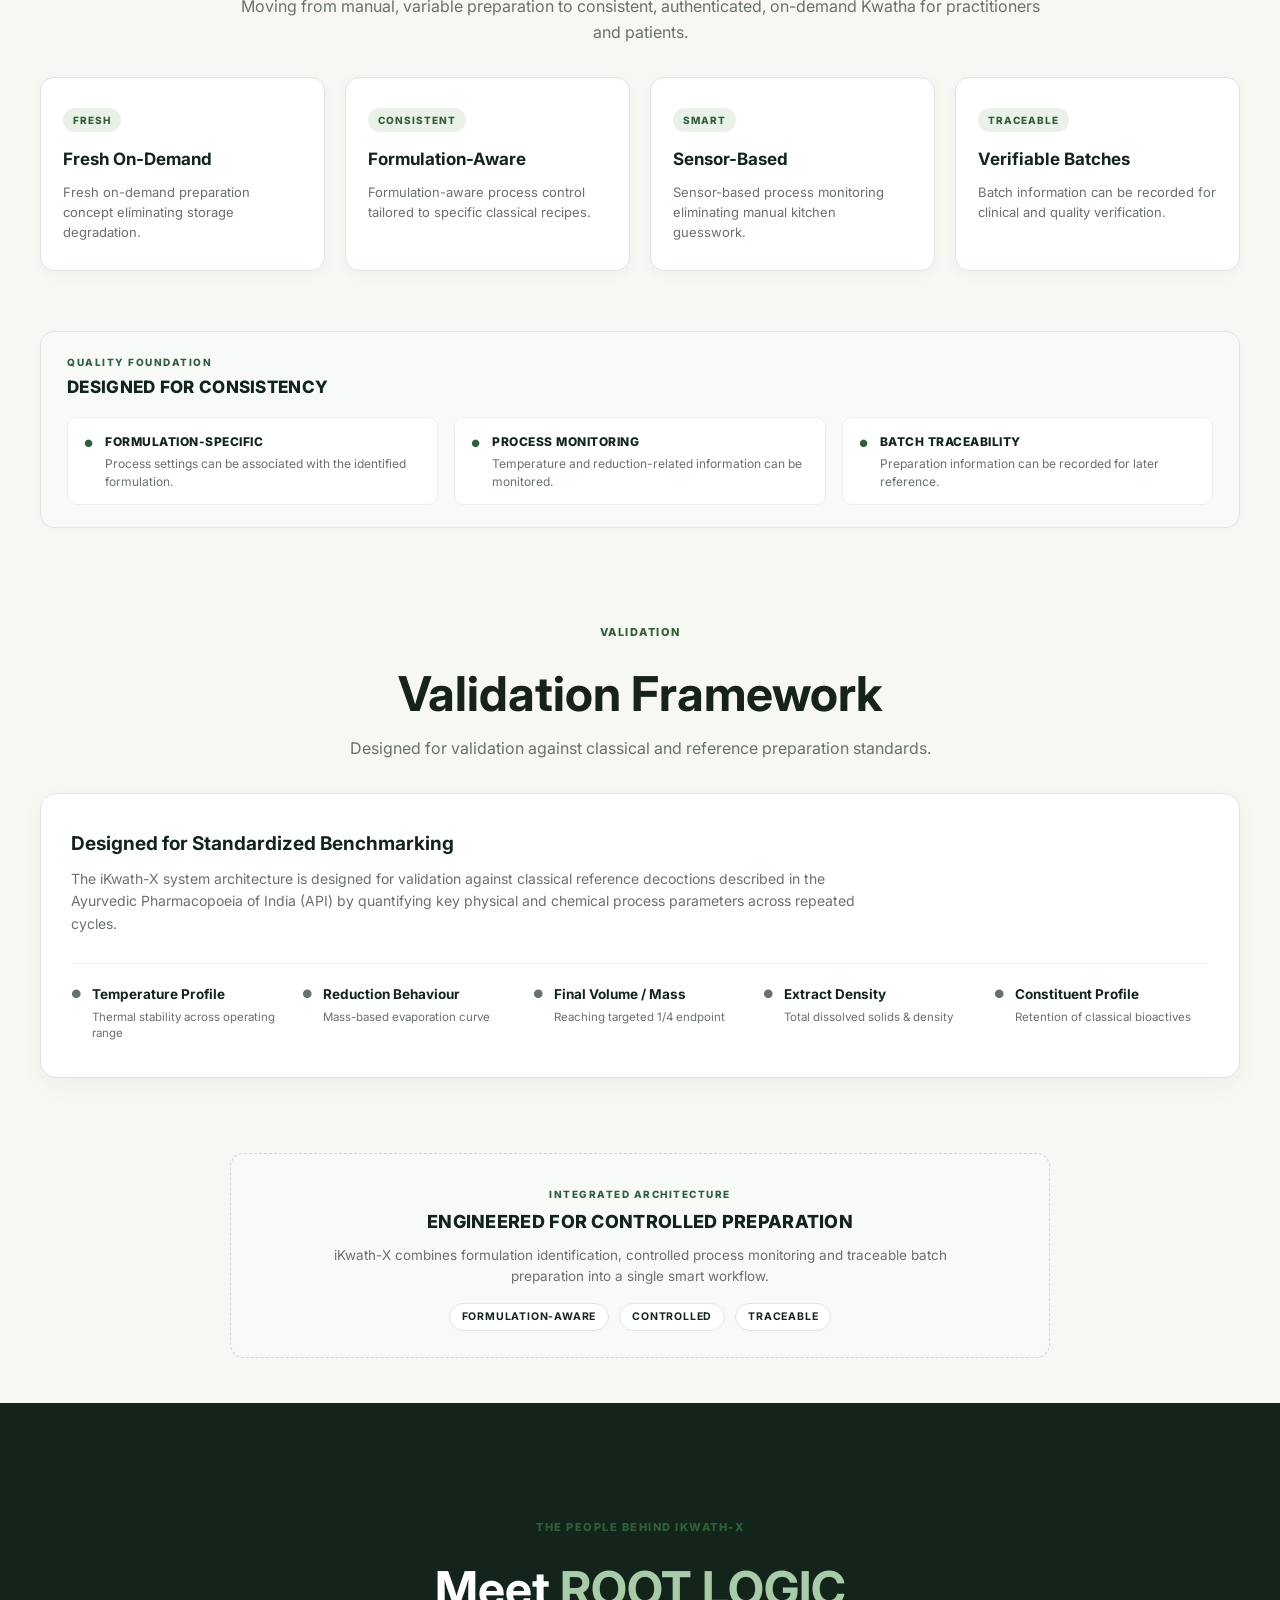
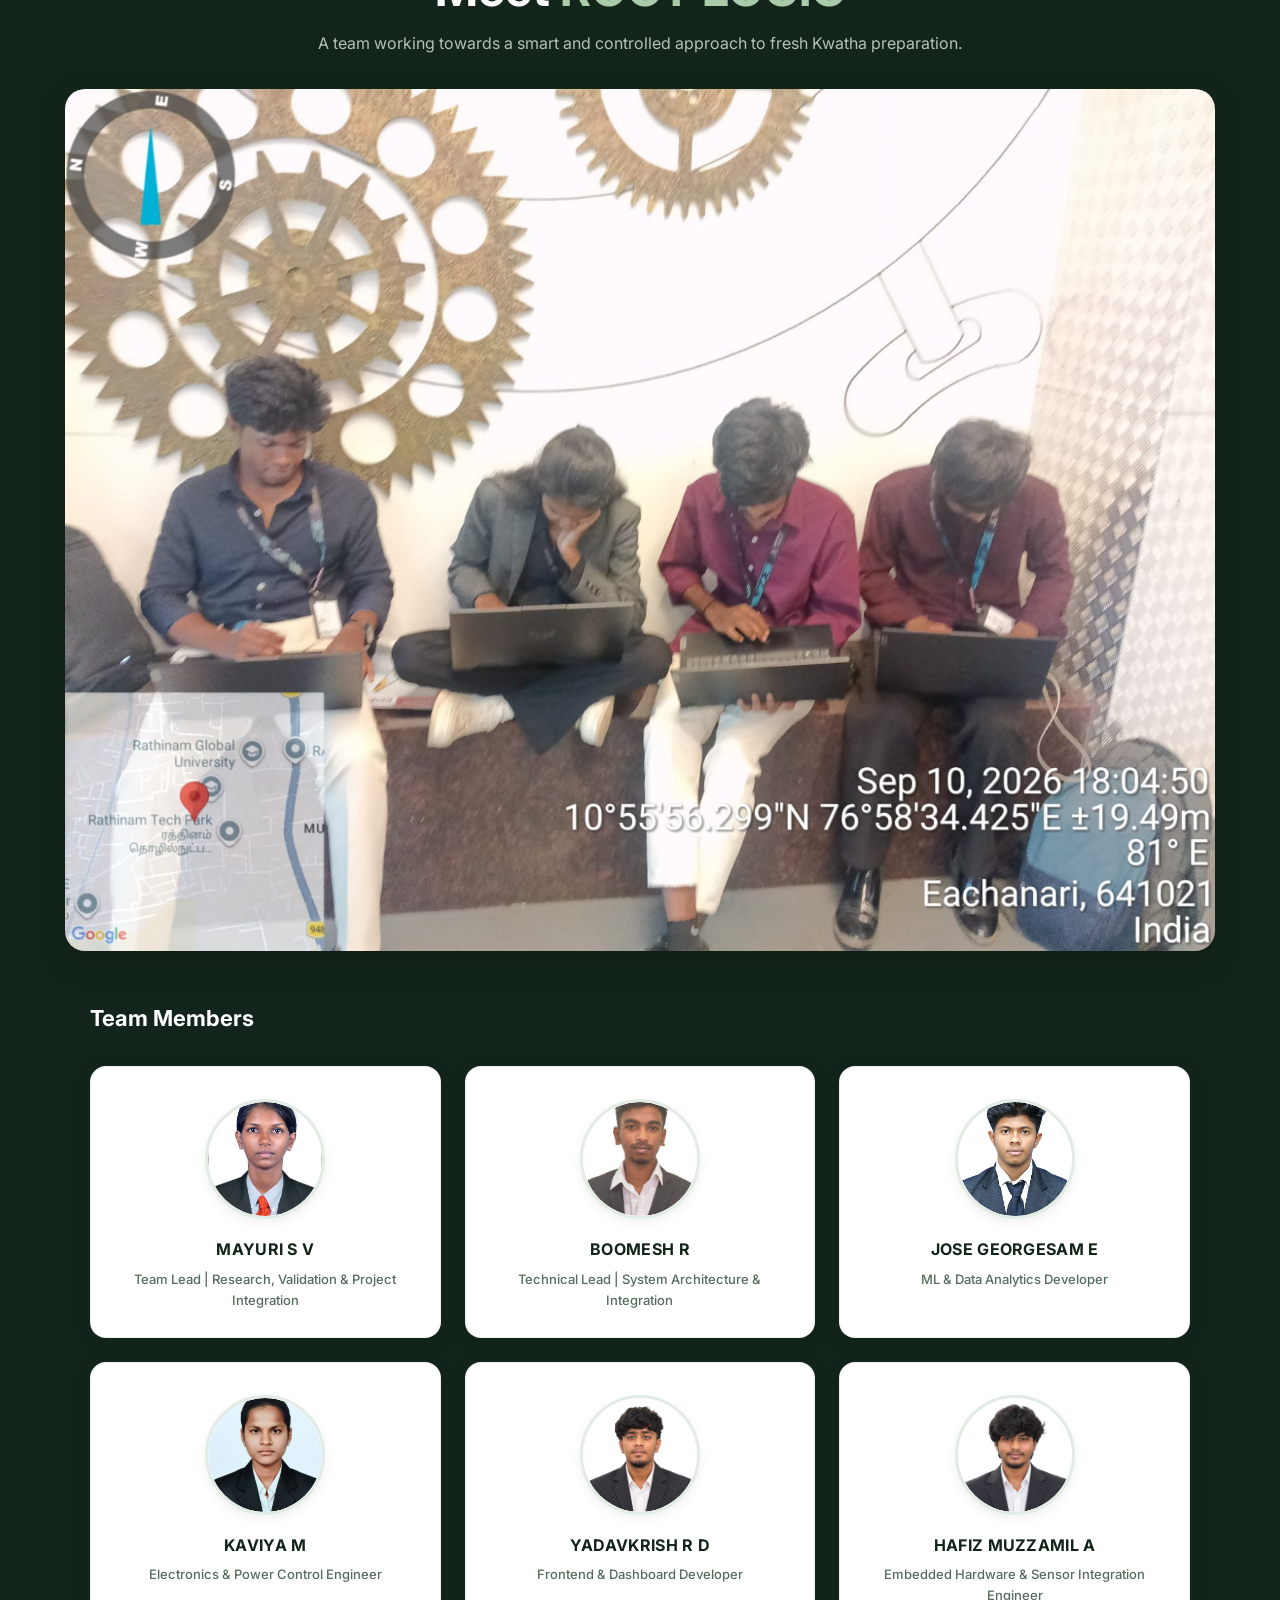
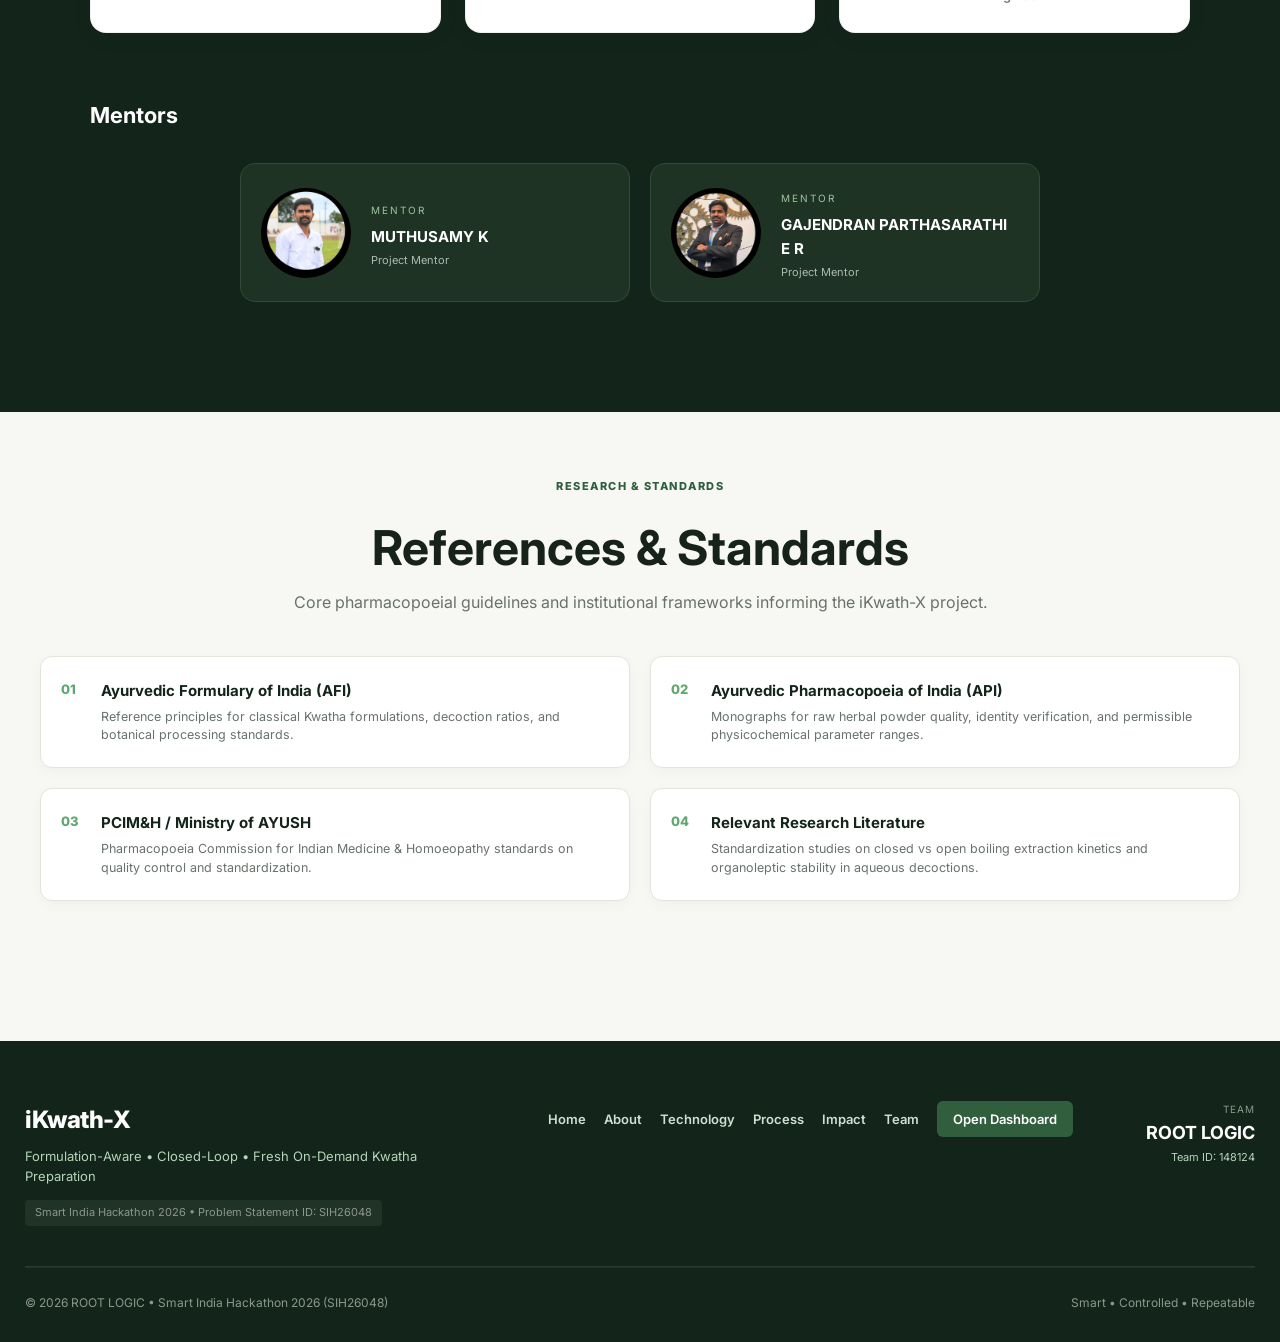
==== commit 0eea86cc: "Fix SIH logos and landing header layout" ====
--- a/iKwath_ML/evaporation_monitor/SIH 2026/index.html
+++ b/iKwath_ML/evaporation_monitor/SIH 2026/index.html
@@ -25,14 +25,19 @@
 
         <div class="nav-container">
 
-            <div class="brand">
-                <img src="image/sih_moe_aicte_logos.png" alt="Ministry of Education, AICTE, MoE Innovation Cell, Smart India Hackathon 2026" class="header-partner-logos">
-
-                <div class="brand-mark">iK</div>
-
-                <div>
-                    <h2>iKwath-X</h2>
-                    <span>ROOT LOGIC</span>
+            <div class="header-brand-wrap">
+                <img src="image/SIH2026-logo.png" 
+                     onerror="if(!this.dataset.retried){this.dataset.retried='1';this.src='/landing_assets/SIH2026-logo.png';}else if(this.dataset.retried==='1'){this.dataset.retried='2';this.src='landing_assets/SIH2026-logo.png';}" 
+                     alt="Smart India Hackathon 2026" 
+                     class="sih-header-logo">
+
+                <div class="brand">
+                    <div class="brand-mark">iK</div>
+
+                    <div>
+                        <h2>iKwath-X</h2>
+                        <span>ROOT LOGIC</span>
+                    </div>
                 </div>
             </div>
 
--- a/iKwath_ML/evaporation_monitor/SIH 2026/style.css
+++ b/iKwath_ML/evaporation_monitor/SIH 2026/style.css
@@ -51,20 +51,28 @@
     justify-content: space-between;
 }
 
-.brand {
+.header-brand-wrap {
     display: flex;
     align-items: center;
-    gap: 10px;
-    white-space: nowrap;
-}
-
+    gap: 18px;
+    flex-shrink: 0;
+}
+
+.sih-header-logo,
 .header-partner-logos {
     height: 42px;
     width: auto;
     max-height: 44px;
     object-fit: contain;
-    margin-right: 6px;
     display: block;
+    flex-shrink: 0;
+}
+
+.brand {
+    display: flex;
+    align-items: center;
+    gap: 10px;
+    white-space: nowrap;
     flex-shrink: 0;
 }
 
@@ -1431,6 +1439,7 @@
     nav {
         gap: 16px;
     }
+    .sih-header-logo,
     .header-partner-logos {
         height: 36px;
     }
@@ -1440,6 +1449,10 @@
     nav {
         gap: 12px;
     }
+    .header-brand-wrap {
+        gap: 14px;
+    }
+    .sih-header-logo,
     .header-partner-logos {
         height: 32px;
     }
@@ -1451,6 +1464,11 @@
         height: 68px;
     }
 
+    .header-brand-wrap {
+        gap: 10px;
+    }
+
+    .sih-header-logo,
     .header-partner-logos {
         height: 28px;
     }
@@ -2272,6 +2290,10 @@
 }
 
 @media (max-width: 420px) {
+    .header-brand-wrap {
+        gap: 8px;
+    }
+    .sih-header-logo,
     .header-partner-logos {
         height: 22px;
     }
